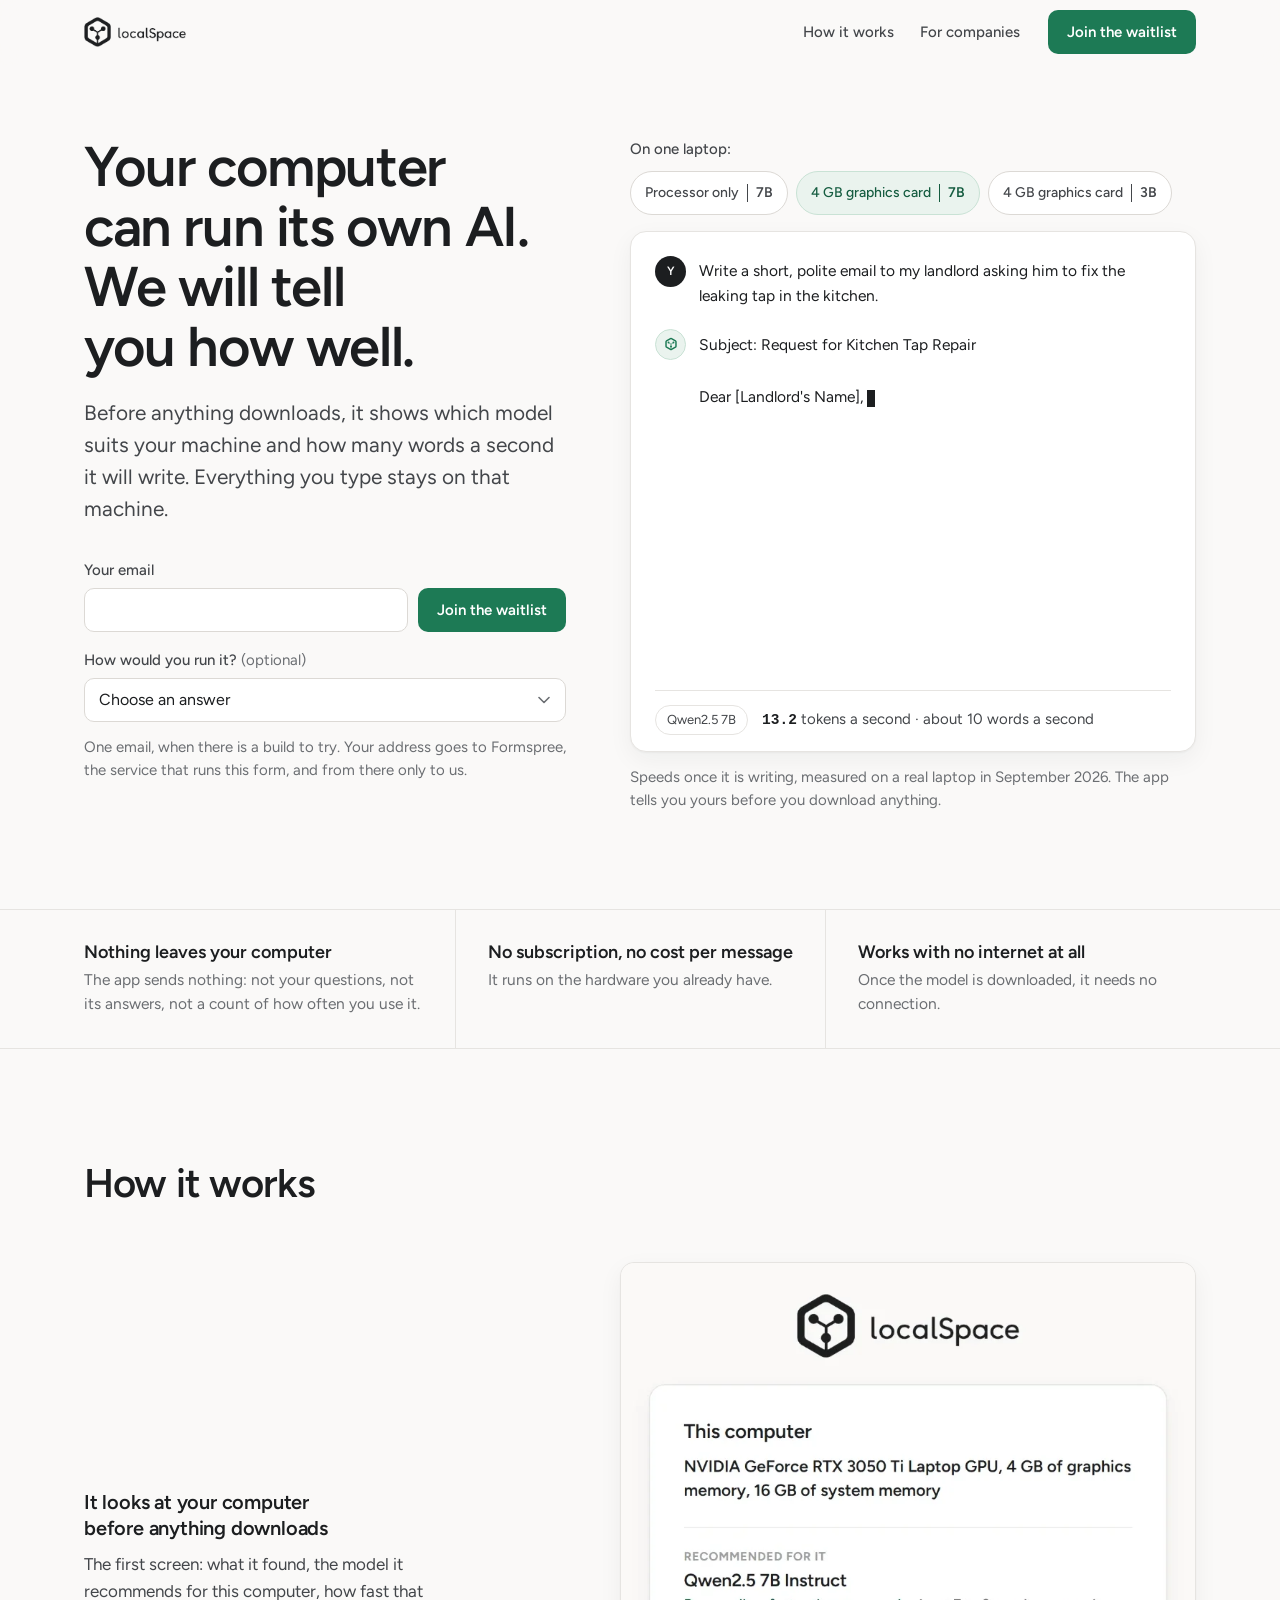
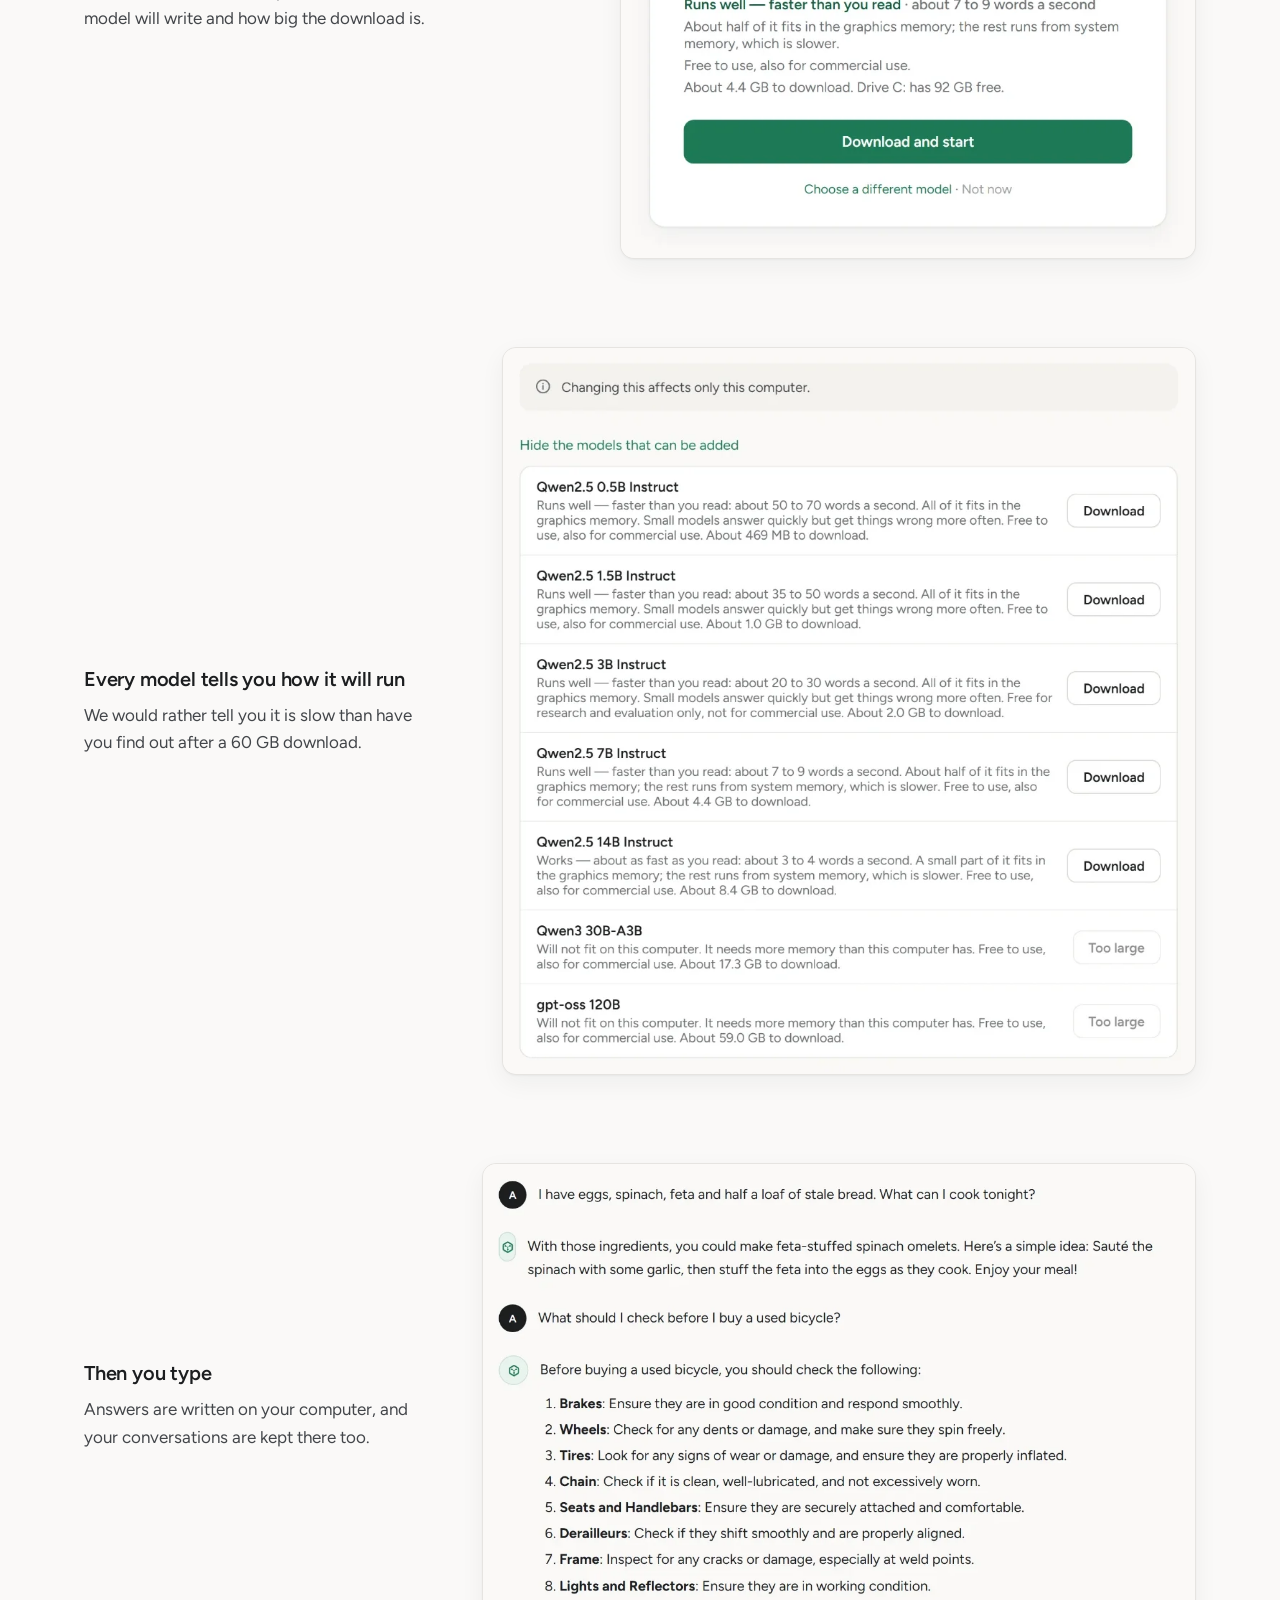
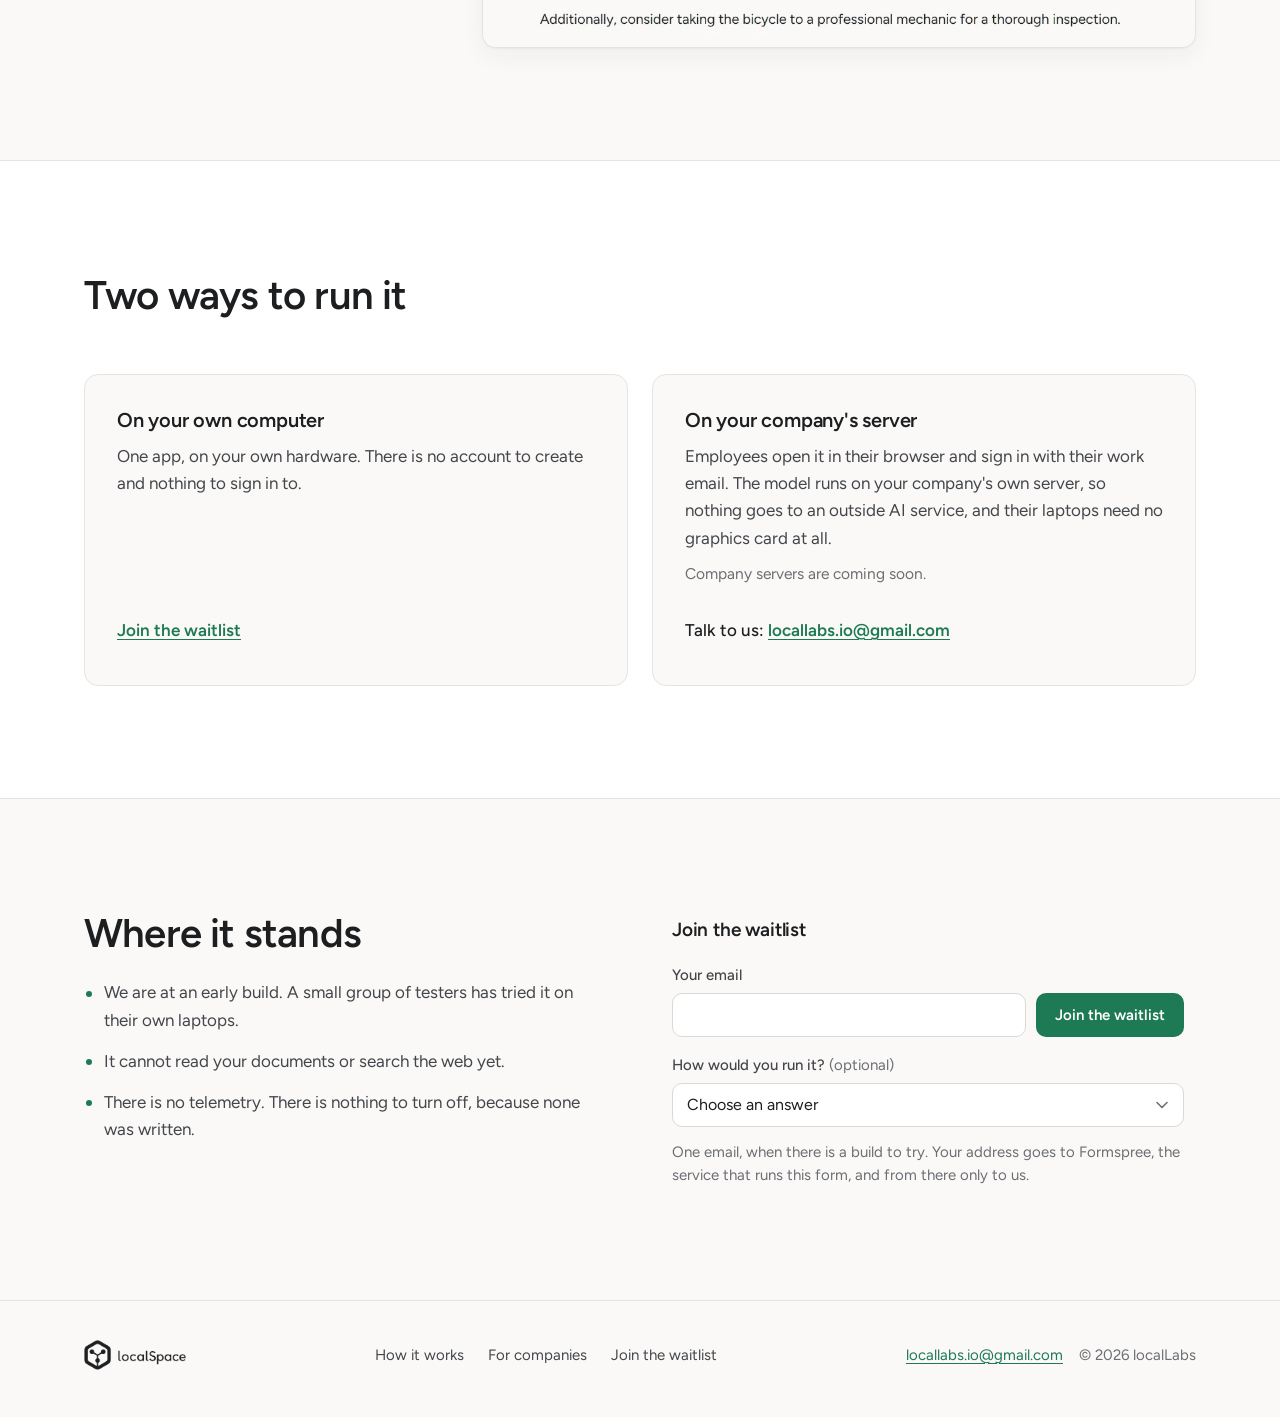
==== index.html @ f4e1096f "fix: the two lines on the main page that were true in September "A small group of testers starts usi" ====
<!DOCTYPE html>
<html lang="en">
<head>
<meta charset="utf-8">
<meta name="viewport" content="width=device-width, initial-scale=1">
<title>localSpace — your computer can run its own AI</title>
<meta name="description" content="localSpace looks at your computer, recommends a model that suits it and tells you how fast it will write before anything downloads. Everything you type stays on your machine.">
<link rel="canonical" href="https://linusip.github.io/localLabs/">
<meta name="theme-color" content="#faf9f8">

<meta property="og:type" content="website">
<meta property="og:site_name" content="localSpace">
<meta property="og:url" content="https://linusip.github.io/localLabs/">
<meta property="og:title" content="Your computer can run its own AI. We will tell you how well.">
<meta property="og:description" content="localSpace looks at your computer, recommends a model that suits it and tells you how fast it will write before anything downloads. Everything you type stays on your machine.">
<meta property="og:image" content="https://linusip.github.io/localLabs/og.png">
<meta property="og:image:width" content="1200">
<meta property="og:image:height" content="630">
<meta property="og:image:alt" content="The localSpace logo and the words: Your computer can run its own AI. We will tell you how well. Below them, three speeds measured on one laptop: 9.5, 13.2 and 40.5 tokens a second.">
<meta name="twitter:card" content="summary_large_image">
<meta name="twitter:title" content="Your computer can run its own AI. We will tell you how well.">
<meta name="twitter:description" content="localSpace looks at your computer, recommends a model that suits it and tells you how fast it will write before anything downloads.">
<meta name="twitter:image" content="https://linusip.github.io/localLabs/og.png">
<meta name="twitter:image:alt" content="The localSpace logo and the words: Your computer can run its own AI. We will tell you how well.">

<link rel="icon" href="favicon.svg" type="image/svg+xml">
<link rel="icon" href="favicon-32.png" type="image/png" sizes="32x32">
<link rel="apple-touch-icon" href="apple-touch-icon.png">
<link rel="preload" href="fonts/figtree-latin.woff2" as="font" type="font/woff2" crossorigin>
<link rel="stylesheet" href="style.css">
<script src="script.js" defer></script>
</head>
<body>
<a class="skip" href="#main">Skip to the content</a>

<header class="site-head" id="top">
  <div class="wrap head-in">
    <a class="brand" href="#top"><img src="brand/localspace-lockup.png" width="102" height="30" alt="localSpace"></a>
    <nav class="nav-links" aria-label="Sections">
      <a href="#how">How it works</a>
      <a href="#companies">For companies</a>
    </nav>
    <a class="btn btn-primary head-cta" href="#join">Join the waitlist</a>
    <details class="menu">
      <summary>Menu</summary>
      <nav class="menu-sheet" aria-label="Sections">
        <a href="#how">How it works</a>
        <a href="#companies">For companies</a>
        <a href="#join">Join the waitlist</a>
      </nav>
    </details>
  </div>
</header>

<main id="main" tabindex="-1">

  <section class="hero" aria-labelledby="hero-title">
    <div class="wrap hero-grid">
      <div>
        <h1 id="hero-title"><span>Your computer can run its own AI.</span> <span>We will tell you how well.</span></h1>
        <p class="lede">Before anything downloads, it shows which model suits your machine and how many words a second it will write. Everything you type stays on that machine.</p>

        <form class="waitlist" action="https://formspree.io/f/xgawaneg" method="POST" data-waitlist>
          <div class="form-fields">
            <label class="field-label" for="email-1">Your email</label>
            <div class="email-row">
              <input class="input" id="email-1" name="email" type="email" autocomplete="email" inputmode="email" required>
              <button class="btn btn-primary" type="submit">Join the waitlist</button>
            </div>
            <label class="field-label field-gap" for="use-1">How would you run it? <span class="optional">(optional)</span></label>
            <select class="select" id="use-1" name="use_case">
              <option value="">Choose an answer</option>
              <option>On my own computer</option>
              <option>On a server for my team or company</option>
              <option>At an organisation that cannot send data to the cloud</option>
              <option>Just curious</option>
            </select>
            <input type="hidden" name="_subject" value="localSpace preview request">
            <input type="text" name="_gotcha" tabindex="-1" autocomplete="off" hidden>
          </div>
          <p class="form-status" role="status"></p>
          <p class="form-note">One email, when there is a build to try. Your address goes to Formspree, the service that runs this form, and from there only to us.</p>
        </form>
      </div>

      <figure class="demo" data-demo>
        <div class="demo-pick" data-demo-pick hidden>
          <p class="demo-label" id="demo-label">On one laptop:</p>
          <div class="chips" role="group" aria-labelledby="demo-label">
            <button class="chip" type="button" aria-pressed="false" data-tps="9.5" data-model="Qwen2.5 7B">Processor only <span class="chip-model">7B</span></button>
            <button class="chip" type="button" aria-pressed="true" data-tps="13.2" data-model="Qwen2.5 7B">4 GB graphics card <span class="chip-model">7B</span></button>
            <button class="chip" type="button" aria-pressed="false" data-tps="40.5" data-model="Qwen2.5 3B">4 GB graphics card <span class="chip-model">3B</span></button>
          </div>
        </div>
        <div class="panel">
          <div class="thread">
            <div class="msg">
              <span class="avatar" aria-hidden="true">Y</span>
              <p class="msg-body msg-person">Write a short, polite email to my landlord asking him to fix the leaking tap in the kitchen.</p>
            </div>
            <div class="msg">
              <span class="avatar avatar-model" aria-hidden="true"><svg viewBox="0 0 256 256" focusable="false"><g fill="none" stroke="currentColor" stroke-linecap="round" stroke-linejoin="round"><path d="M136.4 40.85 199.27 77.15A16.8 16.8 0 0 1 207.67 91.7V164.3A16.8 16.8 0 0 1 199.27 178.85L136.4 215.15A16.8 16.8 0 0 1 119.6 215.15L56.73 178.85A16.8 16.8 0 0 1 48.33 164.3V91.7A16.8 16.8 0 0 1 56.73 77.15L119.6 40.85A16.8 16.8 0 0 1 136.4 40.85Z" stroke-width="23.3"/><path d="M88.5 105.3 128 131.2 167.5 105.3" stroke-width="9.1"/><path d="M128 131.2V208.3" stroke-width="9.1"/></g><g fill="currentColor"><circle cx="88.5" cy="105.3" r="15.5"/><circle cx="167.5" cy="105.3" r="15.5"/><circle cx="128" cy="168.2" r="15.5"/></g></svg></span>
              <div class="msg-body">
                <p class="answer" data-demo-answer>Subject: Request for Kitchen Tap Repair

Dear [Landlord's Name],

I hope this email finds you well. I am writing to bring to your attention a small issue in the kitchen. The tap seems to be leaking, which is a bit concerning. I believe it would be best if you could have a look at it and arrange for it to be fixed at your earliest convenience.

Thank you for your prompt attention to this matter.

Best regards,</p>
              </div>
            </div>
          </div>
          <div class="panel-foot">
            <span class="model-chip" data-demo-model>Qwen2.5 7B</span>
            <p class="rate" data-demo-rate aria-live="polite"><span class="num">13.2</span> tokens a second · about 10 words a second</p>
          </div>
        </div>
        <figcaption>Speeds once it is writing, measured on a real laptop in September 2026. The app tells you yours before you download anything.</figcaption>
      </figure>
    </div>
  </section>

  <section class="claims" aria-labelledby="claims-title">
    <div class="wrap">
      <h2 class="vh" id="claims-title">What you can count on</h2>
      <ul>
        <li><strong>Nothing leaves your computer</strong><span>The app sends nothing: not your questions, not its answers, not a count of how often you use it.</span></li>
        <li><strong>No subscription, no cost per message</strong><span>It runs on the hardware you already have.</span></li>
        <li><strong>Works with no internet at all</strong><span>Once the model is downloaded, it needs no connection.</span></li>
      </ul>
    </div>
  </section>

  <section class="section" id="how" aria-labelledby="how-title">
    <div class="wrap">
      <h2 id="how-title">How it works</h2>
      <ol class="steps">
        <li>
          <figure class="step">
            <figcaption>
              <h3>It looks at your computer before anything downloads</h3>
              <p>The first screen: what it found, the model it recommends for this computer, how fast that model will write and how big the download is.</p>
            </figcaption>
            <img class="shot" src="shots/first-run.webp" width="576" height="598" loading="lazy" decoding="async" alt="The first screen of localSpace. Under This computer: NVIDIA GeForce RTX 3050 Ti Laptop GPU, 4 GB of graphics memory, 16 GB of system memory. Recommended for it: Qwen2.5 7B Instruct, runs well, faster than you read, about 7 to 9 words a second. About half of it fits in the graphics memory; the rest runs from system memory, which is slower. Free to use, also for commercial use. About 4.4 GB to download; drive C: has 92 GB free. A button, Download and start.">
          </figure>
        </li>
        <li>
          <figure class="step">
            <figcaption>
              <h3>Every model tells you how it will run</h3>
              <p>We would rather tell you it is slow than have you find out after a 60 GB download.</p>
            </figcaption>
            <img class="shot" src="shots/models.webp" width="694" height="728" loading="lazy" decoding="async" alt="The list of models in localSpace's settings, each with how it will run on this computer before it is downloaded. Qwen2.5 0.5B Instruct: runs well, faster than you read, about 50 to 70 words a second. Qwen2.5 1.5B Instruct: runs well, about 35 to 50 words a second. Qwen2.5 3B Instruct: runs well, about 20 to 30 words a second; free for research and evaluation only, not for commercial use. Qwen2.5 7B Instruct: runs well, about 7 to 9 words a second. Qwen2.5 14B Instruct: works, about as fast as you read, about 3 to 4 words a second. Qwen3 30B-A3B: will not fit on this computer; about 17.3 GB to download. gpt-oss 120B: will not fit on this computer; about 59.0 GB to download.">
          </figure>
        </li>
        <li>
          <figure class="step">
            <figcaption>
              <h3>Then you type</h3>
              <p>Answers are written on your computer, and your conversations are kept there too.</p>
            </figcaption>
            <img class="shot" src="shots/chat.webp" width="795" height="540" loading="lazy" decoding="async" alt="A conversation in localSpace. Asked: I have eggs, spinach, feta and half a loaf of stale bread. What can I cook tonight? It suggests feta-stuffed spinach omelets: sauté the spinach with some garlic, then stuff the feta into the eggs as they cook. Asked: What should I check before I buy a used bicycle? It lists eight things, from the brakes, wheels and tires to the chain, derailleurs, frame and lights, and suggests a mechanic's inspection as well.">
          </figure>
        </li>
      </ol>
    </div>
  </section>

  <section class="section section-alt" id="companies" aria-labelledby="ways-title">
    <div class="wrap">
      <h2 id="ways-title">Two ways to run it</h2>
      <div class="ways">
        <article class="way">
          <h3>On your own computer</h3>
          <p>One app, on your own hardware. There is no account to create and nothing to sign in to.</p>
          <p class="way-end"><a href="#join">Join the waitlist</a></p>
        </article>
        <article class="way">
          <h3>On your company's server</h3>
          <p>Employees open it in their browser and sign in with their work email. The model runs on your company's own server, so nothing goes to an outside AI service, and their laptops need no graphics card at all.</p>
          <p class="way-note">Company servers are coming soon.</p>
          <p class="way-end">Talk to us: <a href="mailto:locallabs.io@gmail.com?subject=localSpace%20for%20our%20company" data-contact>locallabs.io@gmail.com</a></p>
        </article>
      </div>
    </div>
  </section>

  <section class="section join" id="join" aria-labelledby="join-title">
    <div class="wrap join-grid">
      <div>
        <h2 id="join-title">Where it stands</h2>
        <ul class="stands">
          <li>We are at an early build. A small group of testers has tried it on their own laptops.</li>
          <li>It cannot read your documents or search the web yet.</li>
          <li>There is no telemetry. There is nothing to turn off, because none was written.</li>
        </ul>
      </div>
      <div>
        <h3 class="join-lead">Join the waitlist</h3>
        <form class="waitlist" action="https://formspree.io/f/xgawaneg" method="POST" data-waitlist>
          <div class="form-fields">
            <label class="field-label" for="email-2">Your email</label>
            <div class="email-row">
              <input class="input" id="email-2" name="email" type="email" autocomplete="email" inputmode="email" required>
              <button class="btn btn-primary" type="submit">Join the waitlist</button>
            </div>
            <label class="field-label field-gap" for="use-2">How would you run it? <span class="optional">(optional)</span></label>
            <select class="select" id="use-2" name="use_case">
              <option value="">Choose an answer</option>
              <option>On my own computer</option>
              <option>On a server for my team or company</option>
              <option>At an organisation that cannot send data to the cloud</option>
              <option>Just curious</option>
            </select>
            <input type="hidden" name="_subject" value="localSpace preview request">
            <input type="text" name="_gotcha" tabindex="-1" autocomplete="off" hidden>
          </div>
          <p class="form-status" role="status"></p>
          <p class="form-note">One email, when there is a build to try. Your address goes to Formspree, the service that runs this form, and from there only to us.</p>
        </form>
      </div>
    </div>
  </section>

</main>

<footer class="site-foot">
  <div class="wrap foot-in">
    <a class="brand" href="#top"><img src="brand/localspace-lockup.png" width="102" height="30" alt="localSpace" loading="lazy" decoding="async"></a>
    <nav class="foot-links" aria-label="Footer">
      <a href="#how">How it works</a>
      <a href="#companies">For companies</a>
      <a href="#join">Join the waitlist</a>
    </nav>
    <p class="foot-meta"><a href="mailto:locallabs.io@gmail.com" data-contact>locallabs.io@gmail.com</a> <span>© 2026 localLabs</span></p>
  </div>
</footer>
</body>
</html>
---- style.css ----
/* The localSpace landing page.
   Colours and type are the app's own, copied from its stylesheet
   (web/packages/ui/src/ui.css in the product repository) under the same
   names; where the brief and the app differed, the app won (DECISIONS.md).
   Light only, because the app is. Mobile first. */

@font-face {
  font-family: "Figtree";
  font-style: normal;
  font-weight: 300 900;
  font-display: swap;
  src: url("fonts/figtree-latin.woff2") format("woff2");
  unicode-range: U+0000-00FF, U+0131, U+0152-0153, U+02BB-02BC, U+02C6, U+02DA, U+02DC, U+0304, U+0308, U+0329, U+2000-206F, U+20AC, U+2122, U+2191, U+2193, U+2212, U+2215, U+FEFF, U+FFFD;
}
@font-face {
  font-family: "Figtree";
  font-style: normal;
  font-weight: 300 900;
  font-display: swap;
  src: url("fonts/figtree-latin-ext.woff2") format("woff2");
  unicode-range: U+0100-02BA, U+02BD-02C5, U+02C7-02CC, U+02CE-02D7, U+02DD-02FF, U+0304, U+0308, U+0329, U+1D00-1DBF, U+1E00-1E9F, U+1EF2-1EFF, U+2020, U+20A0-20AB, U+20AD-20C0, U+2113, U+2C60-2C7F, U+A720-A7FF;
}

:root {
  color-scheme: light;

  /* The app's tokens. */
  --ls-page: #faf9f8;
  --ls-surface: #ffffff;
  --ls-ink: #1c1e20;
  --ls-ink-soft: #43464a;
  --ls-muted: #6b6e72;
  --ls-line: #e6e4e1;
  --ls-line-strong: #dcd9d5;
  --ls-hover: #efedea;
  --ls-accent: #1d7a55;
  --ls-accent-strong: #155c40;
  --ls-accent-soft: #eaf3ee;
  --ls-accent-line: #c9e2d5;
  --ls-danger: #a63244;
  --ls-font-sans: "Figtree", system-ui, -apple-system, "Segoe UI", sans-serif;
  --ls-font-mono: ui-monospace, Consolas, monospace;

  /* The app's first-run card and its button (.auth-card, .auth-button). */
  --card-shadow: 0 1px 2px rgba(28, 30, 32, 0.04), 0 8px 24px rgba(28, 30, 32, 0.05);
  --radius-button: 10px;
  --radius-card: 14px;
  --radius-panel: 16px;

  --ease-out: cubic-bezier(0.16, 1, 0.3, 1);
  --gutter: 16px;
  --head-height: 64px;
}

*, *::before, *::after { box-sizing: border-box; }

html {
  -webkit-text-size-adjust: 100%;
  text-size-adjust: 100%;
  scroll-behavior: smooth;
  scroll-padding-top: calc(var(--head-height) + 16px);
}

body {
  margin: 0;
  background: var(--ls-page);
  color: var(--ls-ink);
  font-family: var(--ls-font-sans);
  font-size: 17px;
  line-height: 1.6;
  -webkit-font-smoothing: antialiased;
  -moz-osx-font-smoothing: grayscale;
}

h1, h2, h3, p, ul, ol, figure { margin: 0; }
ul, ol { padding: 0; list-style: none; }
img { display: block; max-width: 100%; height: auto; }

a {
  color: var(--ls-accent);
  text-decoration: underline;
  text-decoration-thickness: 1px;
  text-underline-offset: 3px;
  transition: color 150ms ease;
}
a:hover { color: var(--ls-accent-strong); }

:focus-visible {
  outline: 2px solid var(--ls-accent);
  outline-offset: 3px;
  border-radius: 4px;
}

::selection { background: var(--ls-accent-soft); color: var(--ls-ink); }

.vh {
  position: absolute !important;
  width: 1px;
  height: 1px;
  padding: 0;
  margin: -1px;
  overflow: hidden;
  clip: rect(0 0 0 0);
  clip-path: inset(50%);
  white-space: nowrap;
  border: 0;
}

.wrap {
  width: 100%;
  max-width: 1176px;
  margin: 0 auto;
  padding: 0 var(--gutter);
}

@media (min-width: 720px) {
  :root { --gutter: 32px; }
}

.skip {
  position: absolute;
  left: var(--gutter);
  top: -80px;
  z-index: 300;
  padding: 10px 16px;
  border-radius: var(--radius-button);
  background: var(--ls-ink);
  color: #fff;
  font-weight: 600;
  text-decoration: none;
}
.skip:focus { top: 10px; color: #fff; }

/* -- type ------------------------------------------------------------------ */

h1 {
  font-size: clamp(2.25rem, 1.6rem + 2.9vw, 3.5rem);
  line-height: 1.07;
  letter-spacing: -0.025em;
  font-weight: 600;
  text-wrap: balance;
}
h1 span { display: block; }

h2 {
  font-size: clamp(1.75rem, 1.35rem + 1.7vw, 2.5rem);
  line-height: 1.12;
  letter-spacing: -0.02em;
  font-weight: 600;
  text-wrap: balance;
}

h3 {
  font-size: 1.25rem;
  line-height: 1.3;
  letter-spacing: -0.01em;
  font-weight: 600;
  text-wrap: balance;
}

/* -- buttons and fields ------------------------------------------------------ */

.btn {
  display: inline-flex;
  align-items: center;
  justify-content: center;
  min-height: 44px;
  padding: 0 18px;
  border: 1px solid transparent;
  border-radius: var(--radius-button);
  font: inherit;
  font-size: 15px;
  font-weight: 600;
  line-height: 1.2;
  white-space: nowrap;
  text-decoration: none;
  cursor: pointer;
  transition: background-color 150ms ease, border-color 150ms ease, transform 150ms ease;
}
.btn-primary { background: var(--ls-accent); color: #fff; }
.btn-primary:hover { background: var(--ls-accent-strong); color: #fff; transform: translateY(-1px); }
.btn:disabled { opacity: 0.6; cursor: not-allowed; transform: none; }

.field-label {
  display: block;
  margin-bottom: 6px;
  font-size: 15px;
  font-weight: 500;
  color: var(--ls-ink-soft);
}
.field-label .optional { font-weight: 400; color: var(--ls-muted); }
.field-gap { margin-top: 16px; }

.input,
.select {
  display: block;
  width: 100%;
  min-height: 44px;
  padding: 9px 14px;
  border: 1px solid var(--ls-line-strong);
  border-radius: var(--radius-button);
  background: var(--ls-surface);
  color: var(--ls-ink);
  font: inherit;
  font-size: 16px;
  line-height: 1.5;
  transition: border-color 150ms ease, box-shadow 150ms ease;
}
.input:hover,
.select:hover { border-color: var(--ls-muted); }
.input:focus,
.select:focus,
.input:focus-visible,
.select:focus-visible {
  outline: none;
  border-color: var(--ls-accent);
  box-shadow: 0 0 0 3px var(--ls-accent-line);
}
.input[aria-invalid="true"] { border-color: var(--ls-danger); }

.select {
  appearance: none;
  -webkit-appearance: none;
  padding-right: 40px;
  cursor: pointer;
  background-image: url("data:image/svg+xml,%3Csvg xmlns='http://www.w3.org/2000/svg' width='12' height='8' viewBox='0 0 12 8'%3E%3Cpath d='M1 1.5l5 5 5-5' fill='none' stroke='%236b6e72' stroke-width='1.6' stroke-linecap='round' stroke-linejoin='round'/%3E%3C/svg%3E");
  background-repeat: no-repeat;
  background-position: right 15px center;
}

/* -- header ------------------------------------------------------------------ */

.site-head {
  position: sticky;
  top: 0;
  z-index: 100;
  background: rgba(250, 249, 248, 0.88);
  -webkit-backdrop-filter: saturate(1.4) blur(12px);
  backdrop-filter: saturate(1.4) blur(12px);
  border-bottom: 1px solid transparent;
  transition: border-color 200ms ease;
}
.site-head.is-scrolled { border-bottom-color: var(--ls-line); }

.head-in {
  display: flex;
  align-items: center;
  gap: 8px;
  height: var(--head-height);
}

.brand {
  display: inline-flex;
  align-items: center;
  min-height: 44px;
  margin-right: auto;
  border-radius: 6px;
}
.brand img { width: 102px; height: 30px; }

.nav-links { display: none; }
.nav-links a {
  display: inline-flex;
  align-items: center;
  min-height: 44px;
  padding: 0 12px;
  border-radius: var(--radius-button);
  color: var(--ls-ink-soft);
  font-size: 15px;
  font-weight: 500;
  text-decoration: none;
  transition: color 150ms ease, background-color 150ms ease;
}
.nav-links a:hover { color: var(--ls-ink); background: var(--ls-hover); }

.head-cta { display: none; margin-left: 8px; }

.menu > summary {
  display: inline-flex;
  align-items: center;
  min-height: 44px;
  padding: 0 14px;
  border: 1px solid var(--ls-line-strong);
  border-radius: var(--radius-button);
  background: var(--ls-surface);
  color: var(--ls-ink);
  font-size: 15px;
  font-weight: 500;
  list-style: none;
  cursor: pointer;
  transition: border-color 150ms ease;
}
.menu > summary::-webkit-details-marker { display: none; }
.menu > summary:hover,
.menu[open] > summary { border-color: var(--ls-muted); }

.menu-sheet {
  position: absolute;
  left: 0;
  right: 0;
  top: 100%;
  padding: 4px var(--gutter) 12px;
  background: var(--ls-surface);
  border-top: 1px solid var(--ls-line);
  border-bottom: 1px solid var(--ls-line);
  box-shadow: 0 12px 24px rgba(28, 30, 32, 0.06);
}
.menu-sheet a {
  display: flex;
  align-items: center;
  min-height: 52px;
  border-bottom: 1px solid var(--ls-line);
  color: var(--ls-ink);
  font-size: 17px;
  font-weight: 500;
  text-decoration: none;
}
.menu-sheet a:last-child { border-bottom: 0; color: var(--ls-accent); }

@media (min-width: 480px) {
  .head-cta { display: inline-flex; }
  .menu-sheet a:last-child { display: none; }
  .menu-sheet a:nth-last-child(2) { border-bottom: 0; }
}

@media (min-width: 800px) {
  .nav-links { display: flex; gap: 2px; }
  .menu { display: none; }
}

/* -- hero -------------------------------------------------------------------- */

.hero { padding: 36px 0 56px; }

.hero-grid {
  display: grid;
  gap: 48px;
}
.hero-grid > * { min-width: 0; }

.lede {
  margin-top: 20px;
  max-width: 32em;
  font-size: clamp(1.125rem, 1.06rem + 0.3vw, 1.3rem);
  line-height: 1.55;
  color: var(--ls-ink-soft);
}

.hero .waitlist { margin-top: 32px; }

@media (min-width: 1000px) {
  .hero { padding: 72px 0 96px; }
  .hero-grid {
    grid-template-columns: minmax(0, 0.92fr) minmax(0, 1.08fr);
    gap: 64px;
    align-items: start;
  }
}

/* -- the waitlist form (twice on the page, one implementation) --------------- */

.waitlist { max-width: 32rem; }

.email-row {
  display: flex;
  flex-wrap: wrap;
  gap: 10px;
}
.email-row .input { flex: 1 1 15rem; width: auto; }
.email-row .btn { flex: 1 0 auto; }

@media (min-width: 480px) {
  .email-row .btn { flex: 0 0 auto; }
}

.form-status:empty { display: none; }
.form-status {
  margin-top: 14px;
  font-size: 16px;
  line-height: 1.5;
}
.form-status:focus { outline: none; }
.form-status.is-error { color: var(--ls-danger); }
.form-status.is-ok { color: var(--ls-accent-strong); font-weight: 500; }
.form-status a { color: inherit; font-weight: 600; overflow-wrap: anywhere; }

.form-note {
  margin-top: 14px;
  font-size: 15px;
  line-height: 1.55;
  color: var(--ls-muted);
}

/* -- the speed demo ------------------------------------------------------------ */

.demo-label {
  margin-bottom: 10px;
  font-size: 15px;
  font-weight: 500;
  color: var(--ls-ink-soft);
}

.chips {
  display: flex;
  flex-wrap: wrap;
  gap: 8px;
  margin-bottom: 16px;
}

.chip {
  display: inline-flex;
  align-items: center;
  gap: 8px;
  min-height: 44px;
  padding: 8px 14px;
  border: 1px solid var(--ls-line-strong);
  border-radius: 999px;
  background: var(--ls-surface);
  color: var(--ls-ink-soft);
  font: inherit;
  font-size: 14px;
  font-weight: 500;
  line-height: 1.25;
  text-align: left;
  cursor: pointer;
  transition: border-color 150ms ease, background-color 150ms ease, color 150ms ease, transform 150ms ease;
}
.chip:hover { border-color: var(--ls-accent-line); color: var(--ls-ink); transform: translateY(-1px); }
.chip[aria-pressed="true"] {
  background: var(--ls-accent-soft);
  border-color: var(--ls-accent-line);
  color: var(--ls-accent-strong);
}
.chip-model {
  padding-left: 8px;
  border-left: 1px solid currentColor;
  font-weight: 600;
}

.panel {
  padding: 20px 18px 14px;
  background: var(--ls-surface);
  border: 1px solid var(--ls-line);
  border-radius: var(--radius-panel);
  box-shadow: var(--card-shadow);
}
@media (min-width: 480px) {
  .panel { padding: 24px 24px 16px; }
}

.thread {
  display: flex;
  flex-direction: column;
  gap: 20px;
}

.msg {
  display: flex;
  gap: 13px;
}

.avatar {
  flex: 0 0 auto;
  display: inline-flex;
  align-items: center;
  justify-content: center;
  width: 31px;
  height: 31px;
  border-radius: 999px;
  background: var(--ls-ink);
  color: #fff;
  font-size: 12px;
  font-weight: 600;
}
.avatar-model {
  background: var(--ls-accent-soft);
  border: 1px solid var(--ls-accent-line);
  color: var(--ls-accent);
}
.avatar-model svg { width: 16px; height: 16px; }

.msg-body {
  flex: 1 1 auto;
  min-width: 0;
  padding-top: 3px;
  font-size: 15.5px;
  line-height: 1.68;
}
.msg-person { line-height: 1.6; }

.answer {
  white-space: pre-wrap;
  overflow-wrap: anywhere;
}
.answer.is-streaming .w { visibility: hidden; }
.answer.is-streaming .w.on { visibility: visible; }
.w.last { position: relative; }
.w.last::after {
  content: "";
  position: absolute;
  left: 100%;
  top: 0.22em;
  width: 0.5em;
  height: 1.1em;
  margin-left: 3px;
  background: var(--ls-ink);
  animation: blink 1s steps(1, end) infinite;
}
@keyframes blink {
  50% { opacity: 0; }
}

.panel-foot {
  display: flex;
  flex-wrap: wrap;
  align-items: center;
  gap: 8px 14px;
  margin-top: 20px;
  padding-top: 14px;
  border-top: 1px solid var(--ls-line);
}

.model-chip {
  display: inline-flex;
  align-items: center;
  height: 30px;
  padding: 0 11px;
  border: 1px solid var(--ls-line);
  border-radius: 999px;
  font-size: 13px;
  color: var(--ls-ink-soft);
  white-space: nowrap;
}

.rate {
  font-size: 15px;
  color: var(--ls-ink-soft);
}
.rate .num {
  font-family: var(--ls-font-mono);
  font-size: 14.5px;
  font-weight: 600;
  color: var(--ls-ink);
}

.demo figcaption {
  margin-top: 14px;
  max-width: 38em;
  font-size: 15px;
  line-height: 1.55;
  color: var(--ls-muted);
}

/* -- the three claims ------------------------------------------------------------ */

.claims {
  border-top: 1px solid var(--ls-line);
  border-bottom: 1px solid var(--ls-line);
}
.claims li { padding: 22px 0; }
.claims li + li { border-top: 1px solid var(--ls-line); }
.claims strong {
  display: block;
  font-size: 18px;
  font-weight: 600;
  line-height: 1.35;
}
.claims li span {
  display: block;
  margin-top: 4px;
  font-size: 15.5px;
  line-height: 1.55;
  color: var(--ls-muted);
}

@media (min-width: 880px) {
  .claims ul { display: grid; grid-template-columns: repeat(3, minmax(0, 1fr)); }
  .claims li { padding: 30px 32px 32px 0; }
  .claims li + li { border-top: 0; border-left: 1px solid var(--ls-line); padding-left: 32px; }
}

/* -- sections ------------------------------------------------------------------ */

.section { padding: 72px 0; }
.section-alt { background: var(--ls-surface); border-top: 1px solid var(--ls-line); border-bottom: 1px solid var(--ls-line); }

@media (min-width: 1000px) {
  .section { padding: 112px 0; }
}

.section > .wrap > h2 { max-width: 20em; margin-bottom: 40px; }

@media (min-width: 1000px) {
  .section > .wrap > h2 { margin-bottom: 56px; }
}

/* How it works: each step is its caption beside the real screen. */

.steps { display: grid; gap: 56px; }

.step {
  display: grid;
  gap: 20px;
}
.step > * { min-width: 0; }
.step p {
  margin-top: 10px;
  max-width: 30em;
  color: var(--ls-ink-soft);
}

/* Screens are cropped to what matters and never shown larger than their own
   pixels, so their words stay readable. */
.shot {
  display: block;
  max-width: 100%;
  height: auto;
  border: 1px solid var(--ls-line);
  border-radius: var(--radius-card);
  background: var(--ls-surface);
  box-shadow: var(--card-shadow);
}

@media (min-width: 900px) {
  .steps { gap: 88px; }
  .step {
    grid-template-columns: minmax(0, 0.72fr) minmax(0, 1.5fr);
    gap: 56px;
    align-items: center;
  }
  .step .shot { justify-self: end; }
}

/* Two ways to run it. */

.ways {
  display: grid;
  gap: 16px;
}

.way {
  display: flex;
  flex-direction: column;
  padding: 26px 24px;
  background: var(--ls-page);
  border: 1px solid var(--ls-line);
  border-radius: var(--radius-card);
}
.way p { margin-top: 10px; color: var(--ls-ink-soft); }
.way .way-note { color: var(--ls-muted); font-size: 15.5px; }
.way .way-end {
  margin-top: auto;
  padding-top: 22px;
  color: var(--ls-ink);
  font-weight: 500;
}
.way .way-end a {
  display: inline-flex;
  align-items: center;
  min-height: 44px;
  font-weight: 600;
  overflow-wrap: anywhere;
}

@media (min-width: 820px) {
  .ways { grid-template-columns: repeat(2, minmax(0, 1fr)); gap: 24px; }
  .way { padding: 32px; }
}

/* Where it stands, and the second form. */

.join-grid {
  display: grid;
  gap: 40px;
}
.join-grid > * { min-width: 0; }

.join h2 { margin-bottom: 0; }

.stands {
  display: grid;
  gap: 14px;
  margin-top: 24px;
  max-width: 34em;
}
.stands li {
  position: relative;
  padding-left: 20px;
  color: var(--ls-ink-soft);
}
.stands li::before {
  content: "";
  position: absolute;
  left: 2px;
  top: 0.68em;
  width: 6px;
  height: 6px;
  border-radius: 50%;
  background: var(--ls-accent);
}

.join-lead {
  margin-bottom: 20px;
  font-size: 19px;
  font-weight: 600;
  line-height: 1.4;
}

@media (min-width: 1000px) {
  .join-grid {
    grid-template-columns: minmax(0, 1fr) minmax(0, 1fr);
    gap: 64px;
    align-items: start;
  }
  .join-grid > :last-child { padding-top: 6px; }
}

/* -- footer ------------------------------------------------------------------- */

.site-foot {
  padding: 32px 0 40px;
  border-top: 1px solid var(--ls-line);
}

.foot-in {
  display: flex;
  flex-wrap: wrap;
  align-items: center;
  gap: 12px 32px;
}

.foot-links {
  display: flex;
  flex-wrap: wrap;
  gap: 0 4px;
  margin-right: auto;
}
.foot-links a {
  display: inline-flex;
  align-items: center;
  min-height: 44px;
  padding: 0 10px;
  color: var(--ls-ink-soft);
  font-size: 15px;
  text-decoration: none;
  border-radius: var(--radius-button);
  transition: color 150ms ease, background-color 150ms ease;
}
.foot-links a:hover { color: var(--ls-ink); background: var(--ls-hover); }

.foot-meta {
  display: flex;
  flex-wrap: wrap;
  align-items: center;
  gap: 4px 16px;
  font-size: 15px;
  color: var(--ls-muted);
}
.foot-meta a {
  display: inline-flex;
  align-items: center;
  min-height: 44px;
  overflow-wrap: anywhere;
}

/* -- entrances ------------------------------------------------------------------
   Only what starts below the fold is ever hidden, and only once the script has
   run, so the page without scripts is complete and the first screen never
   waits on an animation. */

@media (prefers-reduced-motion: no-preference) {
  .reveal {
    opacity: 0;
    transform: translateY(12px);
  }
  .reveal.in {
    opacity: 1;
    transform: none;
    transition: opacity 360ms var(--ease-out), transform 360ms var(--ease-out);
    transition-delay: var(--delay, 0ms);
  }
}

@media (prefers-reduced-motion: reduce) {
  html { scroll-behavior: auto; }
  *, *::before, *::after {
    animation: none !important;
    transition: none !important;
  }
}

@media print {
  .site-head, .menu, .demo-pick { display: none; }
  .reveal { opacity: 1 !important; transform: none !important; }
}
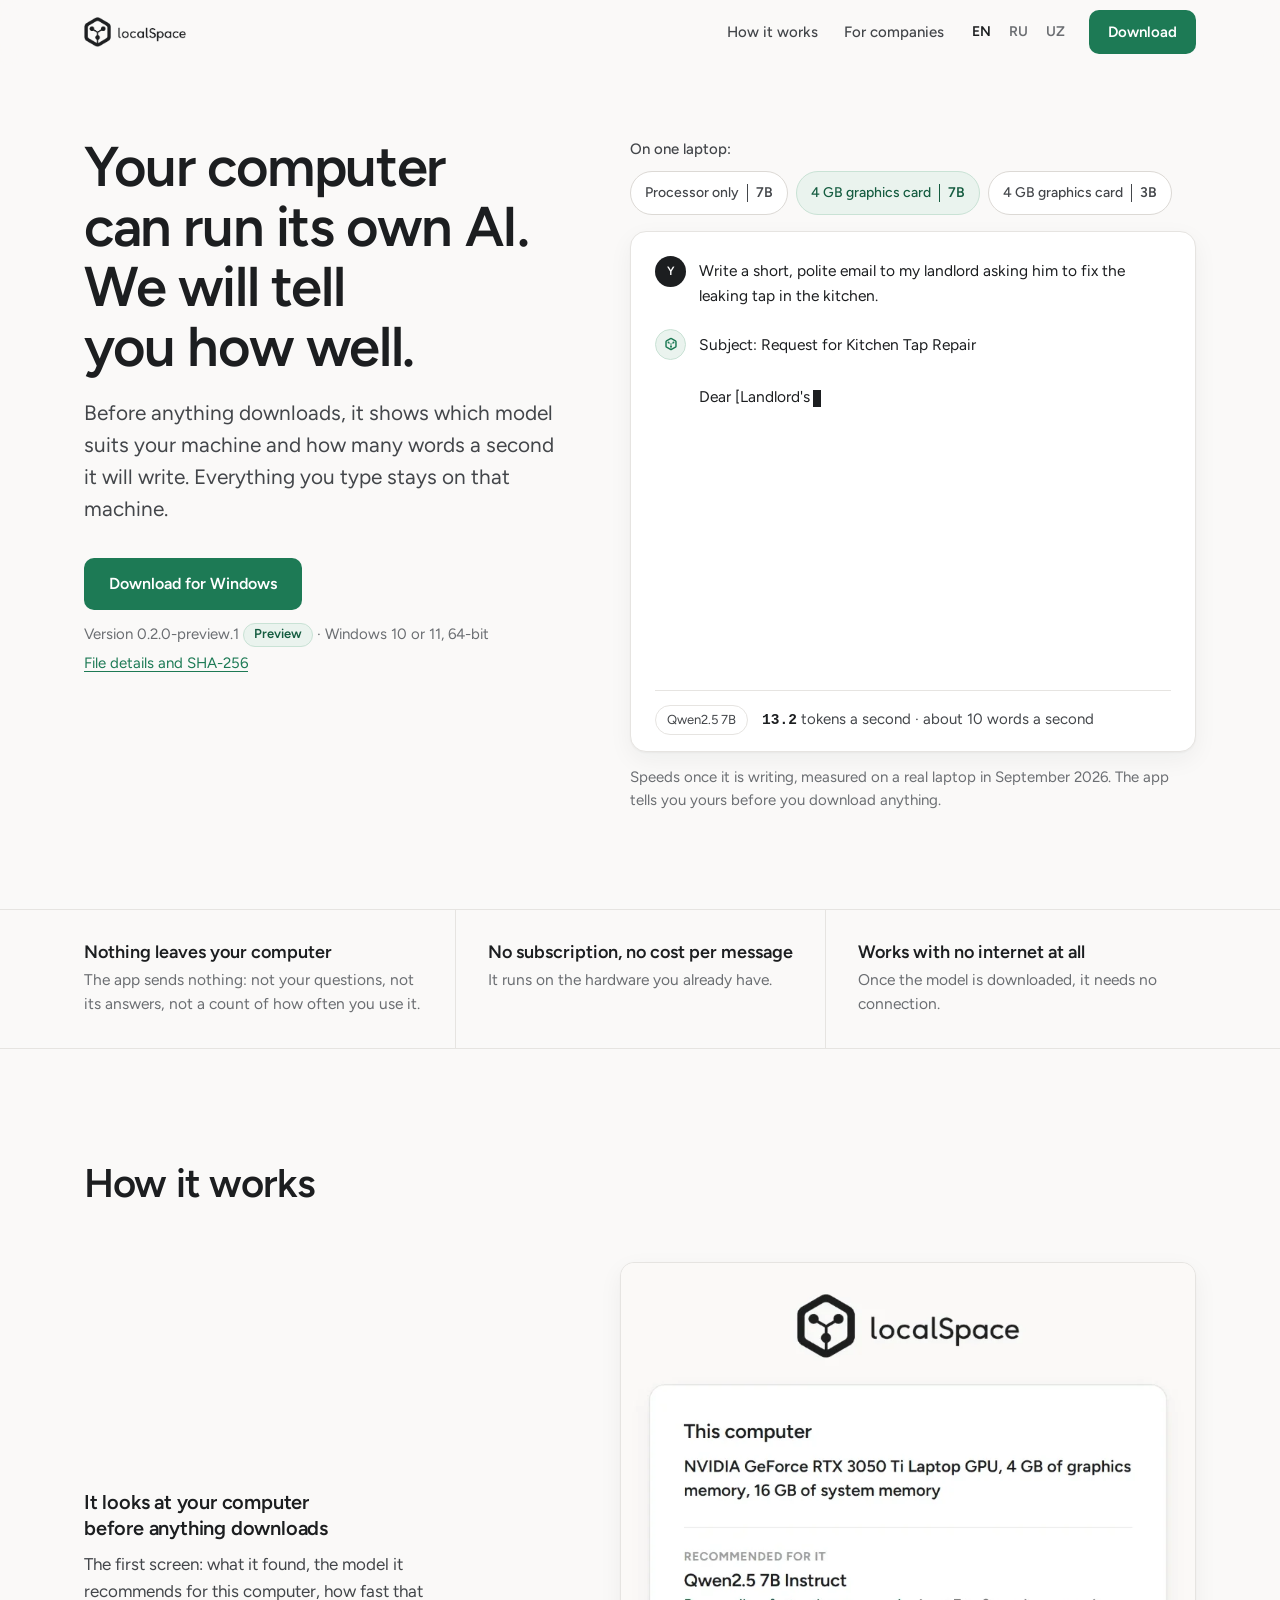
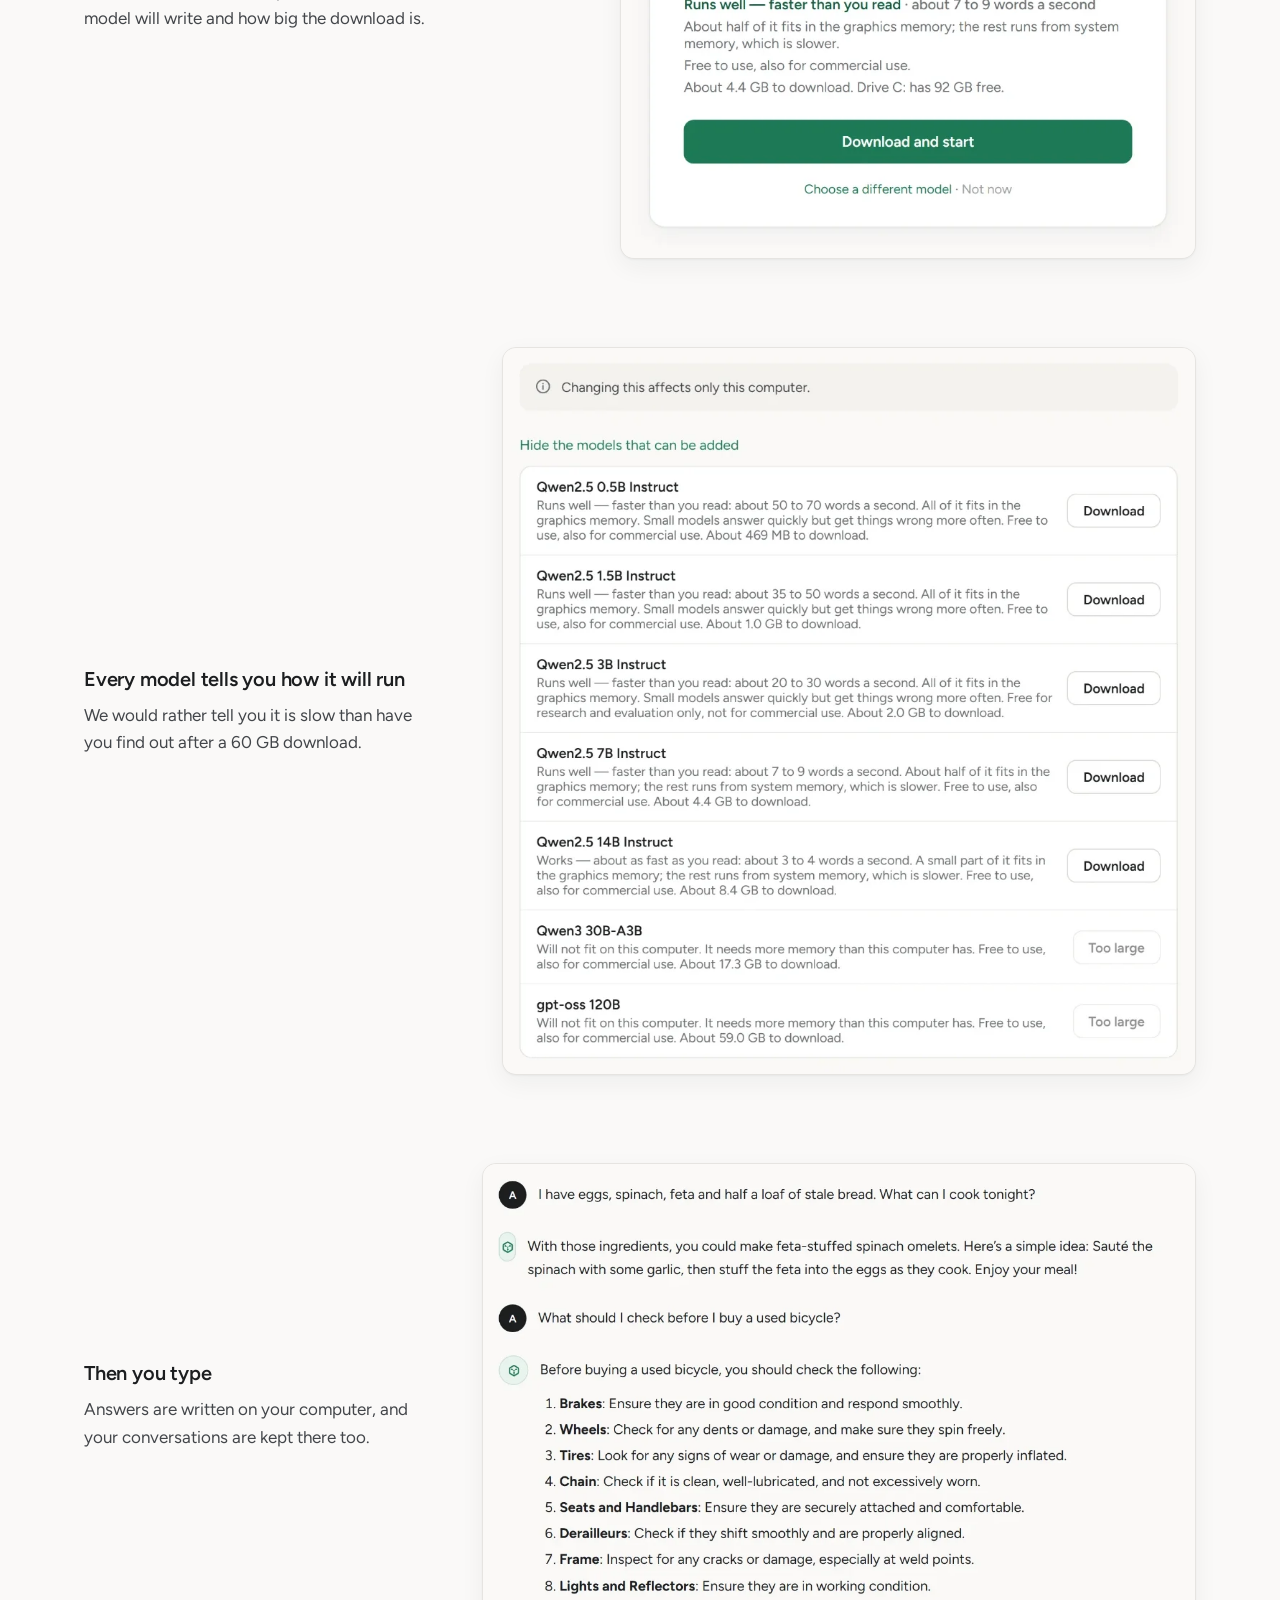
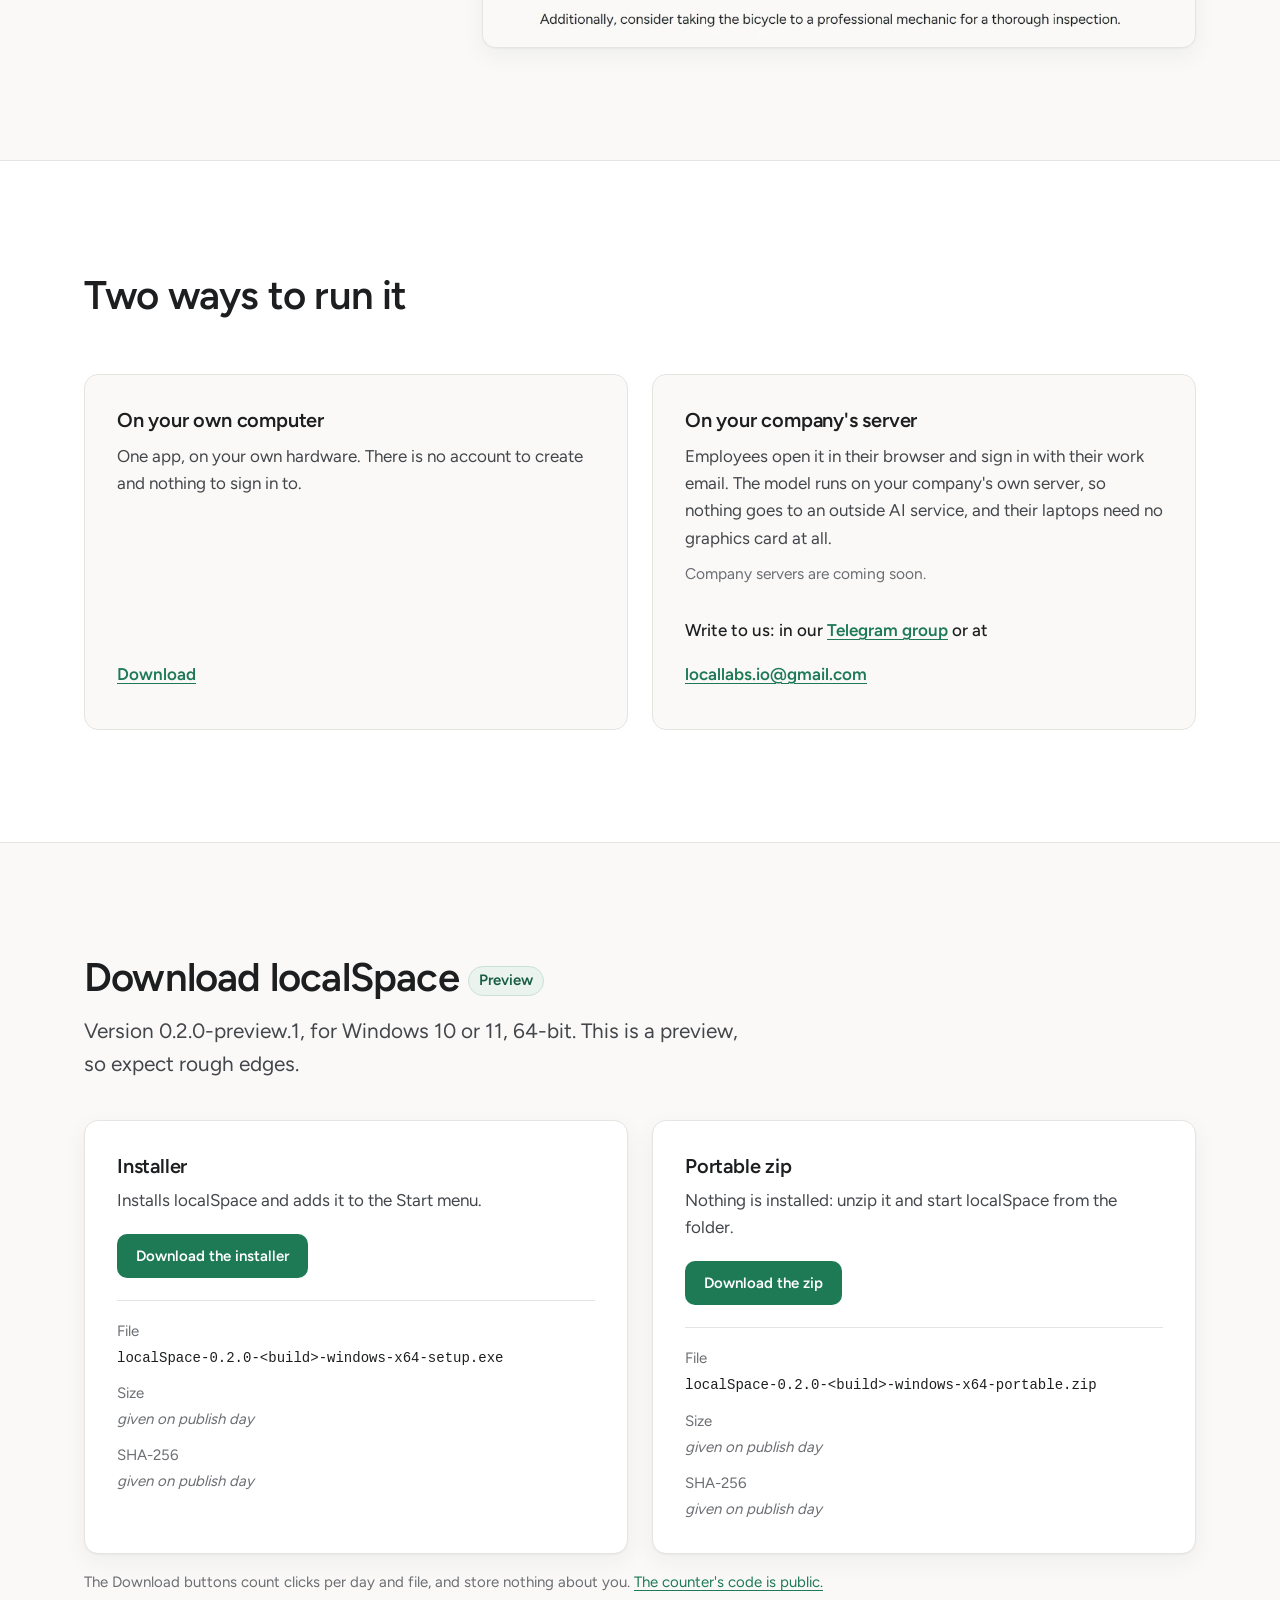
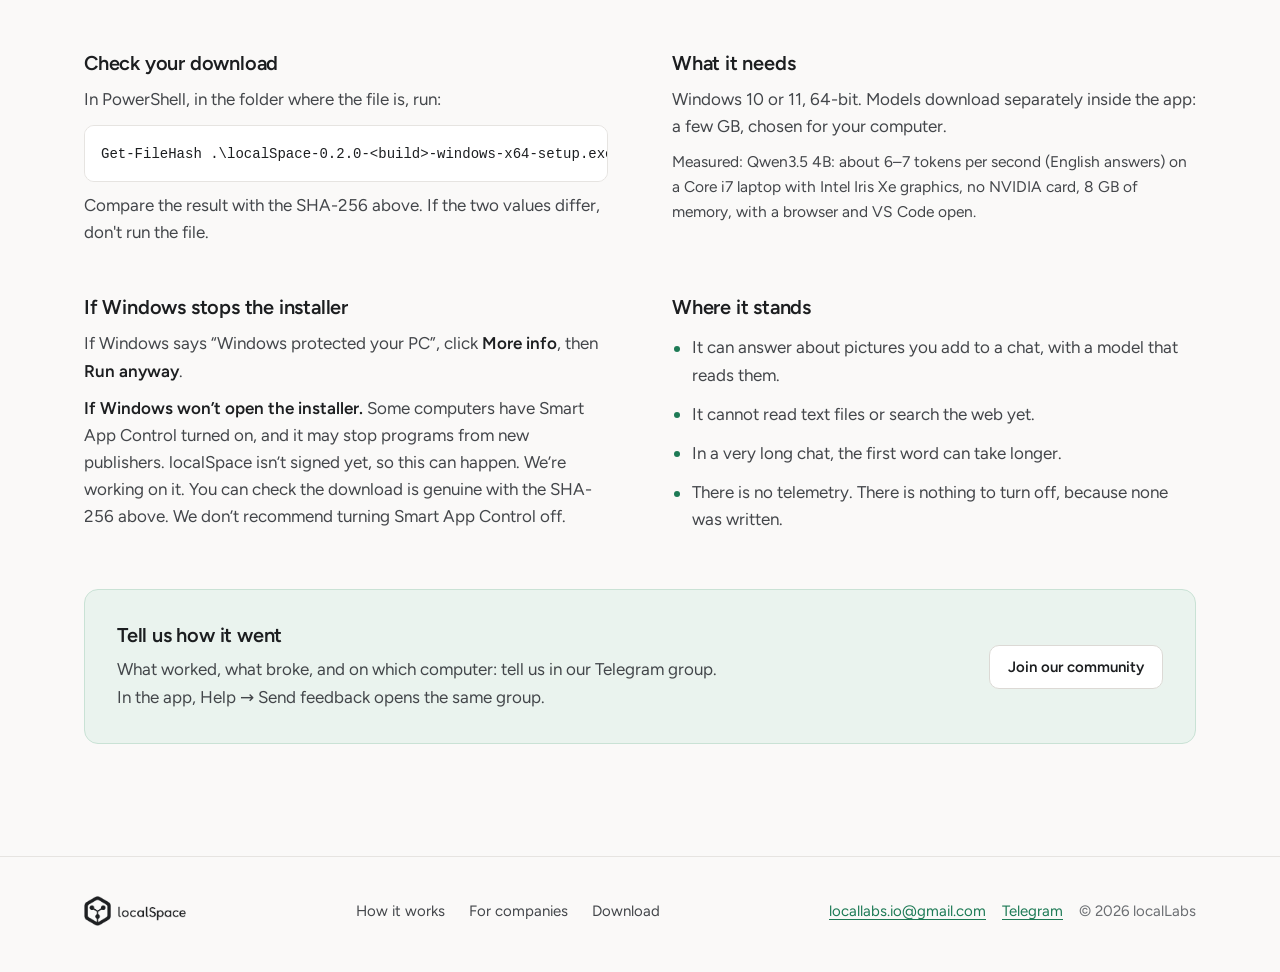
==== commit e06b3e89: "feat: the download section for 0.2.0-preview.1, in English, Russian and Uzbek The waitlist forms go;" ====
--- a/index.html
+++ b/index.html
@@ -6,6 +6,10 @@
 <title>localSpace — your computer can run its own AI</title>
 <meta name="description" content="localSpace looks at your computer, recommends a model that suits it and tells you how fast it will write before anything downloads. Everything you type stays on your machine.">
 <link rel="canonical" href="https://linusip.github.io/localLabs/">
+<link rel="alternate" hreflang="en" href="https://linusip.github.io/localLabs/">
+<link rel="alternate" hreflang="ru" href="https://linusip.github.io/localLabs/ru/">
+<link rel="alternate" hreflang="uz" href="https://linusip.github.io/localLabs/uz/">
+<link rel="alternate" hreflang="x-default" href="https://linusip.github.io/localLabs/">
 <meta name="theme-color" content="#faf9f8">
 
 <meta property="og:type" content="website">
@@ -19,9 +23,8 @@
 <meta property="og:image:alt" content="The localSpace logo and the words: Your computer can run its own AI. We will tell you how well. Below them, three speeds measured on one laptop: 9.5, 13.2 and 40.5 tokens a second.">
 <meta name="twitter:card" content="summary_large_image">
 <meta name="twitter:title" content="Your computer can run its own AI. We will tell you how well.">
-<meta name="twitter:description" content="localSpace looks at your computer, recommends a model that suits it and tells you how fast it will write before anything downloads.">
+<meta name="twitter:description" content="localSpace looks at your computer, recommends a model that suits it and tells you how fast it will write before anything downloads. Everything you type stays on your machine.">
 <meta name="twitter:image" content="https://linusip.github.io/localLabs/og.png">
-<meta name="twitter:image:alt" content="The localSpace logo and the words: Your computer can run its own AI. We will tell you how well.">
 
 <link rel="icon" href="favicon.svg" type="image/svg+xml">
 <link rel="icon" href="favicon-32.png" type="image/png" sizes="32x32">
@@ -40,13 +43,14 @@
       <a href="#how">How it works</a>
       <a href="#companies">For companies</a>
     </nav>
-    <a class="btn btn-primary head-cta" href="#join">Join the waitlist</a>
+    <nav class="langs" aria-label="Language"><a href="" aria-current="true" lang="en">EN</a><a href="ru/" lang="ru" hreflang="ru">RU</a><a href="uz/" lang="uz" hreflang="uz">UZ</a></nav>
+    <a class="btn btn-primary head-cta" href="#download">Download</a>
     <details class="menu">
       <summary>Menu</summary>
       <nav class="menu-sheet" aria-label="Sections">
         <a href="#how">How it works</a>
         <a href="#companies">For companies</a>
-        <a href="#join">Join the waitlist</a>
+        <a href="#download">Download</a>
       </nav>
     </details>
   </div>
@@ -59,28 +63,11 @@
       <div>
         <h1 id="hero-title"><span>Your computer can run its own AI.</span> <span>We will tell you how well.</span></h1>
         <p class="lede">Before anything downloads, it shows which model suits your machine and how many words a second it will write. Everything you type stays on that machine.</p>
-
-        <form class="waitlist" action="https://formspree.io/f/xgawaneg" method="POST" data-waitlist>
-          <div class="form-fields">
-            <label class="field-label" for="email-1">Your email</label>
-            <div class="email-row">
-              <input class="input" id="email-1" name="email" type="email" autocomplete="email" inputmode="email" required>
-              <button class="btn btn-primary" type="submit">Join the waitlist</button>
-            </div>
-            <label class="field-label field-gap" for="use-1">How would you run it? <span class="optional">(optional)</span></label>
-            <select class="select" id="use-1" name="use_case">
-              <option value="">Choose an answer</option>
-              <option>On my own computer</option>
-              <option>On a server for my team or company</option>
-              <option>At an organisation that cannot send data to the cloud</option>
-              <option>Just curious</option>
-            </select>
-            <input type="hidden" name="_subject" value="localSpace preview request">
-            <input type="text" name="_gotcha" tabindex="-1" autocomplete="off" hidden>
-          </div>
-          <p class="form-status" role="status"></p>
-          <p class="form-note">One email, when there is a build to try. Your address goes to Formspree, the service that runs this form, and from there only to us.</p>
-        </form>
+        <div class="hero-get">
+          <a class="btn btn-primary btn-big" href="https://localspace.locallabs.workers.dev/download/windows">Download for Windows</a>
+          <p class="hero-meta">Version 0.2.0-preview.1 <span class="tag">Preview</span> · Windows 10 or 11, 64-bit</p>
+          <p class="hero-meta"><a href="#download">File details and SHA-256</a></p>
+        </div>
       </div>
 
       <figure class="demo" data-demo>
@@ -94,11 +81,11 @@
         </div>
         <div class="panel">
           <div class="thread">
-            <div class="msg">
+            <div class="msg" lang="en">
               <span class="avatar" aria-hidden="true">Y</span>
               <p class="msg-body msg-person">Write a short, polite email to my landlord asking him to fix the leaking tap in the kitchen.</p>
             </div>
-            <div class="msg">
+            <div class="msg" lang="en">
               <span class="avatar avatar-model" aria-hidden="true"><svg viewBox="0 0 256 256" focusable="false"><g fill="none" stroke="currentColor" stroke-linecap="round" stroke-linejoin="round"><path d="M136.4 40.85 199.27 77.15A16.8 16.8 0 0 1 207.67 91.7V164.3A16.8 16.8 0 0 1 199.27 178.85L136.4 215.15A16.8 16.8 0 0 1 119.6 215.15L56.73 178.85A16.8 16.8 0 0 1 48.33 164.3V91.7A16.8 16.8 0 0 1 56.73 77.15L119.6 40.85A16.8 16.8 0 0 1 136.4 40.85Z" stroke-width="23.3"/><path d="M88.5 105.3 128 131.2 167.5 105.3" stroke-width="9.1"/><path d="M128 131.2V208.3" stroke-width="9.1"/></g><g fill="currentColor"><circle cx="88.5" cy="105.3" r="15.5"/><circle cx="167.5" cy="105.3" r="15.5"/><circle cx="128" cy="168.2" r="15.5"/></g></svg></span>
               <div class="msg-body">
                 <p class="answer" data-demo-answer>Subject: Request for Kitchen Tap Repair
@@ -115,7 +102,7 @@
           </div>
           <div class="panel-foot">
             <span class="model-chip" data-demo-model>Qwen2.5 7B</span>
-            <p class="rate" data-demo-rate aria-live="polite"><span class="num">13.2</span> tokens a second · about 10 words a second</p>
+            <p class="rate" data-demo-rate data-rate="{t} tokens a second · about {w} words a second" aria-live="polite"><span class="num">13.2</span> tokens a second · about 10 words a second</p>
           </div>
         </div>
         <figcaption>Speeds once it is writing, measured on a real laptop in September 2026. The app tells you yours before you download anything.</figcaption>
@@ -176,51 +163,81 @@
         <article class="way">
           <h3>On your own computer</h3>
           <p>One app, on your own hardware. There is no account to create and nothing to sign in to.</p>
-          <p class="way-end"><a href="#join">Join the waitlist</a></p>
+          <p class="way-end"><a href="#download">Download</a></p>
         </article>
         <article class="way">
           <h3>On your company's server</h3>
           <p>Employees open it in their browser and sign in with their work email. The model runs on your company's own server, so nothing goes to an outside AI service, and their laptops need no graphics card at all.</p>
           <p class="way-note">Company servers are coming soon.</p>
-          <p class="way-end">Talk to us: <a href="mailto:locallabs.io@gmail.com?subject=localSpace%20for%20our%20company" data-contact>locallabs.io@gmail.com</a></p>
-        </article>
-      </div>
-    </div>
-  </section>
-
-  <section class="section join" id="join" aria-labelledby="join-title">
-    <div class="wrap join-grid">
-      <div>
-        <h2 id="join-title">Where it stands</h2>
-        <ul class="stands">
-          <li>We are at an early build. A small group of testers has tried it on their own laptops.</li>
-          <li>It cannot read your documents or search the web yet.</li>
-          <li>There is no telemetry. There is nothing to turn off, because none was written.</li>
-        </ul>
-      </div>
-      <div>
-        <h3 class="join-lead">Join the waitlist</h3>
-        <form class="waitlist" action="https://formspree.io/f/xgawaneg" method="POST" data-waitlist>
-          <div class="form-fields">
-            <label class="field-label" for="email-2">Your email</label>
-            <div class="email-row">
-              <input class="input" id="email-2" name="email" type="email" autocomplete="email" inputmode="email" required>
-              <button class="btn btn-primary" type="submit">Join the waitlist</button>
-            </div>
-            <label class="field-label field-gap" for="use-2">How would you run it? <span class="optional">(optional)</span></label>
-            <select class="select" id="use-2" name="use_case">
-              <option value="">Choose an answer</option>
-              <option>On my own computer</option>
-              <option>On a server for my team or company</option>
-              <option>At an organisation that cannot send data to the cloud</option>
-              <option>Just curious</option>
-            </select>
-            <input type="hidden" name="_subject" value="localSpace preview request">
-            <input type="text" name="_gotcha" tabindex="-1" autocomplete="off" hidden>
-          </div>
-          <p class="form-status" role="status"></p>
-          <p class="form-note">One email, when there is a build to try. Your address goes to Formspree, the service that runs this form, and from there only to us.</p>
-        </form>
+          <p class="way-end">Write to us: in our <a href="https://t.me/localSpace_discussion">Telegram group</a> or at <a href="mailto:locallabs.io@gmail.com?subject=localSpace%20for%20our%20company" data-contact>locallabs.io@gmail.com</a></p>
+        </article>
+      </div>
+    </div>
+  </section>
+
+  <section class="section download" id="download" aria-labelledby="download-title">
+    <div class="wrap">
+      <h2 id="download-title">Download localSpace <span class="tag tag-big">Preview</span></h2>
+      <p class="lede">Version 0.2.0-preview.1, for Windows 10 or 11, 64-bit. This is a preview, so expect rough edges.</p>
+
+      <div class="files">
+        <article class="file">
+          <h3>Installer</h3>
+          <p>Installs localSpace and adds it to the Start menu.</p>
+          <a class="btn btn-primary" href="https://localspace.locallabs.workers.dev/download/windows">Download the installer</a>
+          <dl class="facts">
+            <div><dt>File</dt><dd><code>localSpace-0.2.0-&lt;build&gt;-windows-x64-setup.exe</code></dd></div>
+            <div><dt>Size</dt><dd><span class="pending">given on publish day</span></dd></div>
+            <div><dt>SHA-256</dt><dd class="hash-row"><span class="pending">given on publish day</span></dd></div>
+          </dl>
+        </article>
+        <article class="file">
+          <h3>Portable zip</h3>
+          <p>Nothing is installed: unzip it and start localSpace from the folder.</p>
+          <a class="btn btn-primary" href="https://localspace.locallabs.workers.dev/download/portable">Download the zip</a>
+          <dl class="facts">
+            <div><dt>File</dt><dd><code>localSpace-0.2.0-&lt;build&gt;-windows-x64-portable.zip</code></dd></div>
+            <div><dt>Size</dt><dd><span class="pending">given on publish day</span></dd></div>
+            <div><dt>SHA-256</dt><dd class="hash-row"><span class="pending">given on publish day</span></dd></div>
+          </dl>
+        </article>
+      </div>
+      <p class="count-note">The Download buttons count clicks per day and file, and store nothing about you. <a href="https://github.com/LinusIp/localspace-downloads">The counter's code is public.</a></p>
+
+      <div class="dl-grid">
+        <div class="dl-block">
+          <h3>Check your download</h3>
+          <p>In PowerShell, in the folder where the file is, run:</p>
+          <pre class="command"><code>Get-FileHash .\localSpace-0.2.0-&lt;build&gt;-windows-x64-setup.exe -Algorithm SHA256</code></pre>
+          <p>Compare the result with the SHA-256 above. If the two values differ, don't run the file.</p>
+        </div>
+        <div class="dl-block">
+          <h3>What it needs</h3>
+          <p>Windows 10 or 11, 64-bit. Models download separately inside the app: a few GB, chosen for your computer.</p>
+          <p class="measured">Measured: Qwen3.5 4B: about 6–7 tokens per second (English answers) on a Core i7 laptop with Intel Iris Xe graphics, no NVIDIA card, 8 GB of memory, with a browser and VS Code open.</p>
+        </div>
+        <div class="dl-block">
+          <h3>If Windows stops the installer</h3>
+          <p>If Windows says “Windows protected your PC”, click <strong>More info</strong>, then <strong>Run anyway</strong>.</p>
+          <p><strong>If Windows won’t open the installer.</strong> Some computers have Smart App Control turned on, and it may stop programs from new publishers. localSpace isn’t signed yet, so this can happen. We’re working on it. You can check the download is genuine with the SHA-256 above. We don’t recommend turning Smart App Control off.</p>
+        </div>
+        <div class="dl-block">
+          <h3>Where it stands</h3>
+          <ul class="stands">
+            <li>It can answer about pictures you add to a chat, with a model that reads them.</li>
+            <li>It cannot read text files or search the web yet.</li>
+            <li>In a very long chat, the first word can take longer.</li>
+            <li>There is no telemetry. There is nothing to turn off, because none was written.</li>
+          </ul>
+        </div>
+      </div>
+
+      <div class="community">
+        <div>
+          <h3>Tell us how it went</h3>
+          <p>What worked, what broke, and on which computer: tell us in our Telegram group. In the app, Help → Send feedback opens the same group.</p>
+        </div>
+        <a class="btn btn-secondary" href="https://t.me/localSpace_discussion">Join our community</a>
       </div>
     </div>
   </section>
@@ -233,9 +250,9 @@
     <nav class="foot-links" aria-label="Footer">
       <a href="#how">How it works</a>
       <a href="#companies">For companies</a>
-      <a href="#join">Join the waitlist</a>
+      <a href="#download">Download</a>
     </nav>
-    <p class="foot-meta"><a href="mailto:locallabs.io@gmail.com" data-contact>locallabs.io@gmail.com</a> <span>© 2026 localLabs</span></p>
+    <p class="foot-meta"><a href="mailto:locallabs.io@gmail.com" data-contact>locallabs.io@gmail.com</a> <a href="https://t.me/localSpace_discussion">Telegram</a> <span>© 2026 localLabs</span></p>
   </div>
 </footer>
 </body>
--- a/style.css
+++ b/style.css
@@ -52,6 +52,10 @@
   --head-height: 64px;
 }
 
+/* Figtree has no Cyrillic letters. The Russian page uses the system's own
+   sans for every letter, so one line never mixes two typefaces. */
+html[lang="ru"] { --ls-font-sans: system-ui, -apple-system, "Segoe UI", sans-serif; }
+
 *, *::before, *::after { box-sizing: border-box; }
 
 html {
@@ -181,53 +185,6 @@
 .btn-primary:hover { background: var(--ls-accent-strong); color: #fff; transform: translateY(-1px); }
 .btn:disabled { opacity: 0.6; cursor: not-allowed; transform: none; }
 
-.field-label {
-  display: block;
-  margin-bottom: 6px;
-  font-size: 15px;
-  font-weight: 500;
-  color: var(--ls-ink-soft);
-}
-.field-label .optional { font-weight: 400; color: var(--ls-muted); }
-.field-gap { margin-top: 16px; }
-
-.input,
-.select {
-  display: block;
-  width: 100%;
-  min-height: 44px;
-  padding: 9px 14px;
-  border: 1px solid var(--ls-line-strong);
-  border-radius: var(--radius-button);
-  background: var(--ls-surface);
-  color: var(--ls-ink);
-  font: inherit;
-  font-size: 16px;
-  line-height: 1.5;
-  transition: border-color 150ms ease, box-shadow 150ms ease;
-}
-.input:hover,
-.select:hover { border-color: var(--ls-muted); }
-.input:focus,
-.select:focus,
-.input:focus-visible,
-.select:focus-visible {
-  outline: none;
-  border-color: var(--ls-accent);
-  box-shadow: 0 0 0 3px var(--ls-accent-line);
-}
-.input[aria-invalid="true"] { border-color: var(--ls-danger); }
-
-.select {
-  appearance: none;
-  -webkit-appearance: none;
-  padding-right: 40px;
-  cursor: pointer;
-  background-image: url("data:image/svg+xml,%3Csvg xmlns='http://www.w3.org/2000/svg' width='12' height='8' viewBox='0 0 12 8'%3E%3Cpath d='M1 1.5l5 5 5-5' fill='none' stroke='%236b6e72' stroke-width='1.6' stroke-linecap='round' stroke-linejoin='round'/%3E%3C/svg%3E");
-  background-repeat: no-repeat;
-  background-position: right 15px center;
-}
-
 /* -- header ------------------------------------------------------------------ */
 
 .site-head {
@@ -272,6 +229,21 @@
   transition: color 150ms ease, background-color 150ms ease;
 }
 .nav-links a:hover { color: var(--ls-ink); background: var(--ls-hover); }
+
+.langs { display: flex; gap: 2px; }
+.langs a {
+  display: inline-flex;
+  align-items: center;
+  min-height: 44px;
+  padding: 0 8px;
+  border-radius: var(--radius-button);
+  color: var(--ls-muted);
+  font-size: 14px;
+  font-weight: 600;
+  text-decoration: none;
+}
+.langs a:hover { color: var(--ls-ink); background: var(--ls-hover); }
+.langs a[aria-current] { color: var(--ls-ink); }
 
 .head-cta { display: none; margin-left: 8px; }
 
@@ -346,8 +318,6 @@
   color: var(--ls-ink-soft);
 }
 
-.hero .waitlist { margin-top: 32px; }
-
 @media (min-width: 1000px) {
   .hero { padding: 72px 0 96px; }
   .hero-grid {
@@ -355,40 +325,6 @@
     gap: 64px;
     align-items: start;
   }
-}
-
-/* -- the waitlist form (twice on the page, one implementation) --------------- */
-
-.waitlist { max-width: 32rem; }
-
-.email-row {
-  display: flex;
-  flex-wrap: wrap;
-  gap: 10px;
-}
-.email-row .input { flex: 1 1 15rem; width: auto; }
-.email-row .btn { flex: 1 0 auto; }
-
-@media (min-width: 480px) {
-  .email-row .btn { flex: 0 0 auto; }
-}
-
-.form-status:empty { display: none; }
-.form-status {
-  margin-top: 14px;
-  font-size: 16px;
-  line-height: 1.5;
-}
-.form-status:focus { outline: none; }
-.form-status.is-error { color: var(--ls-danger); }
-.form-status.is-ok { color: var(--ls-accent-strong); font-weight: 500; }
-.form-status a { color: inherit; font-weight: 600; overflow-wrap: anywhere; }
-
-.form-note {
-  margin-top: 14px;
-  font-size: 15px;
-  line-height: 1.55;
-  color: var(--ls-muted);
 }
 
 /* -- the speed demo ------------------------------------------------------------ */
@@ -667,20 +603,124 @@
   .way { padding: 32px; }
 }
 
-/* Where it stands, and the second form. */
-
-.join-grid {
+/* -- the download section ------------------------------------------------------ */
+
+.btn-secondary {
+  background: var(--ls-surface);
+  color: var(--ls-ink);
+  border-color: var(--ls-line-strong);
+}
+.btn-secondary:hover { border-color: var(--ls-muted); color: var(--ls-ink); transform: translateY(-1px); }
+
+.btn-big { min-height: 52px; padding: 0 24px; font-size: 16px; }
+
+.tag {
+  display: inline-flex;
+  align-items: center;
+  height: 24px;
+  padding: 0 10px;
+  border: 1px solid var(--ls-accent-line);
+  border-radius: 999px;
+  background: var(--ls-accent-soft);
+  color: var(--ls-accent-strong);
+  font-size: 13px;
+  font-weight: 600;
+  letter-spacing: 0;
+  vertical-align: middle;
+}
+.tag-big { height: 30px; font-size: 15px; }
+
+.hero-get { margin-top: 32px; }
+.hero-meta { margin-top: 12px; font-size: 15px; color: var(--ls-muted); }
+.hero-meta + .hero-meta { margin-top: 4px; }
+
+.download .lede { margin-top: 16px; }
+.section.download > .wrap > h2 { margin-bottom: 0; }
+
+.files {
   display: grid;
-  gap: 40px;
-}
-.join-grid > * { min-width: 0; }
-
-.join h2 { margin-bottom: 0; }
+  gap: 16px;
+  margin-top: 40px;
+}
+.file {
+  display: flex;
+  flex-direction: column;
+  align-items: flex-start;
+  min-width: 0;
+  padding: 26px 24px;
+  background: var(--ls-surface);
+  border: 1px solid var(--ls-line);
+  border-radius: var(--radius-card);
+  box-shadow: var(--card-shadow);
+}
+.file > p { margin: 8px 0 20px; color: var(--ls-ink-soft); }
+
+.facts {
+  display: grid;
+  gap: 12px;
+  width: 100%;
+  margin: 22px 0 0;
+  padding-top: 18px;
+  border-top: 1px solid var(--ls-line);
+  font-size: 15px;
+}
+.facts dt { color: var(--ls-muted); }
+.facts dd { margin: 2px 0 0; min-width: 0; overflow-wrap: anywhere; }
+.facts code,
+.command code {
+  font-family: var(--ls-font-mono);
+  font-size: 14px;
+}
+.facts code { overflow-wrap: anywhere; }
+.hash-row {
+  display: flex;
+  flex-wrap: wrap;
+  align-items: center;
+  gap: 8px 12px;
+}
+.hash { word-break: break-all; }
+.pending { color: var(--ls-muted); font-style: italic; }
+
+.copy {
+  min-height: 36px;
+  padding: 0 12px;
+  border: 1px solid var(--ls-line-strong);
+  border-radius: var(--radius-button);
+  background: var(--ls-surface);
+  color: var(--ls-ink);
+  font: inherit;
+  font-size: 14px;
+  font-weight: 600;
+  cursor: pointer;
+}
+.copy:hover { border-color: var(--ls-muted); }
+
+.count-note { margin-top: 16px; font-size: 15px; color: var(--ls-muted); }
+
+.dl-grid {
+  display: grid;
+  gap: 36px;
+  margin-top: 56px;
+}
+.dl-block { min-width: 0; }
+.dl-block p { margin-top: 10px; max-width: 36em; color: var(--ls-ink-soft); }
+.dl-block strong { color: var(--ls-ink); font-weight: 600; }
+.dl-block .measured { font-size: 15.5px; }
+
+.command {
+  margin: 12px 0 0;
+  padding: 14px 16px;
+  overflow-x: auto;
+  background: var(--ls-surface);
+  border: 1px solid var(--ls-line);
+  border-radius: var(--radius-button);
+  white-space: pre;
+}
 
 .stands {
   display: grid;
-  gap: 14px;
-  margin-top: 24px;
+  gap: 12px;
+  margin-top: 14px;
   max-width: 34em;
 }
 .stands li {
@@ -699,20 +739,25 @@
   background: var(--ls-accent);
 }
 
-.join-lead {
-  margin-bottom: 20px;
-  font-size: 19px;
-  font-weight: 600;
-  line-height: 1.4;
-}
-
-@media (min-width: 1000px) {
-  .join-grid {
-    grid-template-columns: minmax(0, 1fr) minmax(0, 1fr);
-    gap: 64px;
-    align-items: start;
-  }
-  .join-grid > :last-child { padding-top: 6px; }
+.community {
+  display: flex;
+  flex-wrap: wrap;
+  align-items: center;
+  justify-content: space-between;
+  gap: 20px 32px;
+  margin-top: 56px;
+  padding: 26px 24px;
+  background: var(--ls-accent-soft);
+  border: 1px solid var(--ls-accent-line);
+  border-radius: var(--radius-card);
+}
+.community p { margin-top: 8px; max-width: 36em; color: var(--ls-ink-soft); }
+
+@media (min-width: 820px) {
+  .files { grid-template-columns: repeat(2, minmax(0, 1fr)); gap: 24px; }
+  .file { padding: 32px; }
+  .dl-grid { grid-template-columns: repeat(2, minmax(0, 1fr)); gap: 48px 64px; }
+  .community { padding: 32px; }
 }
 
 /* -- footer ------------------------------------------------------------------- */
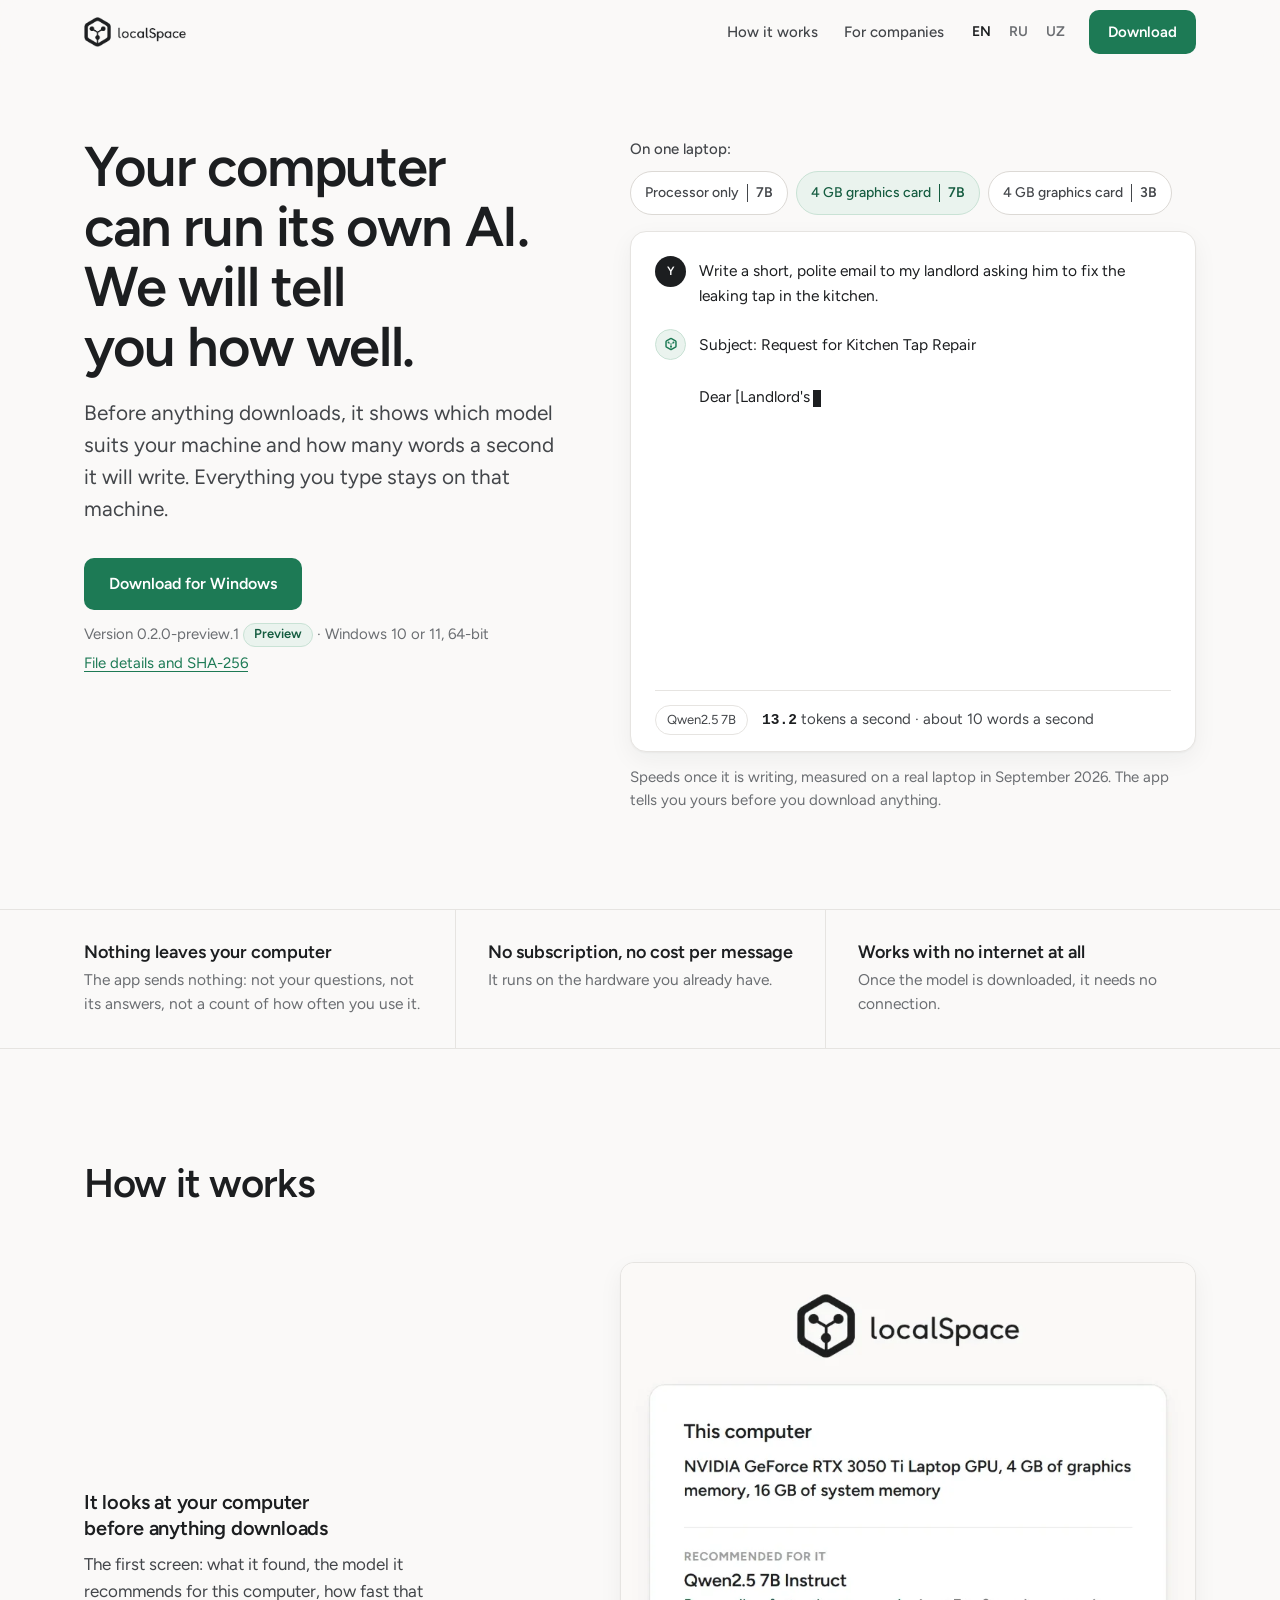
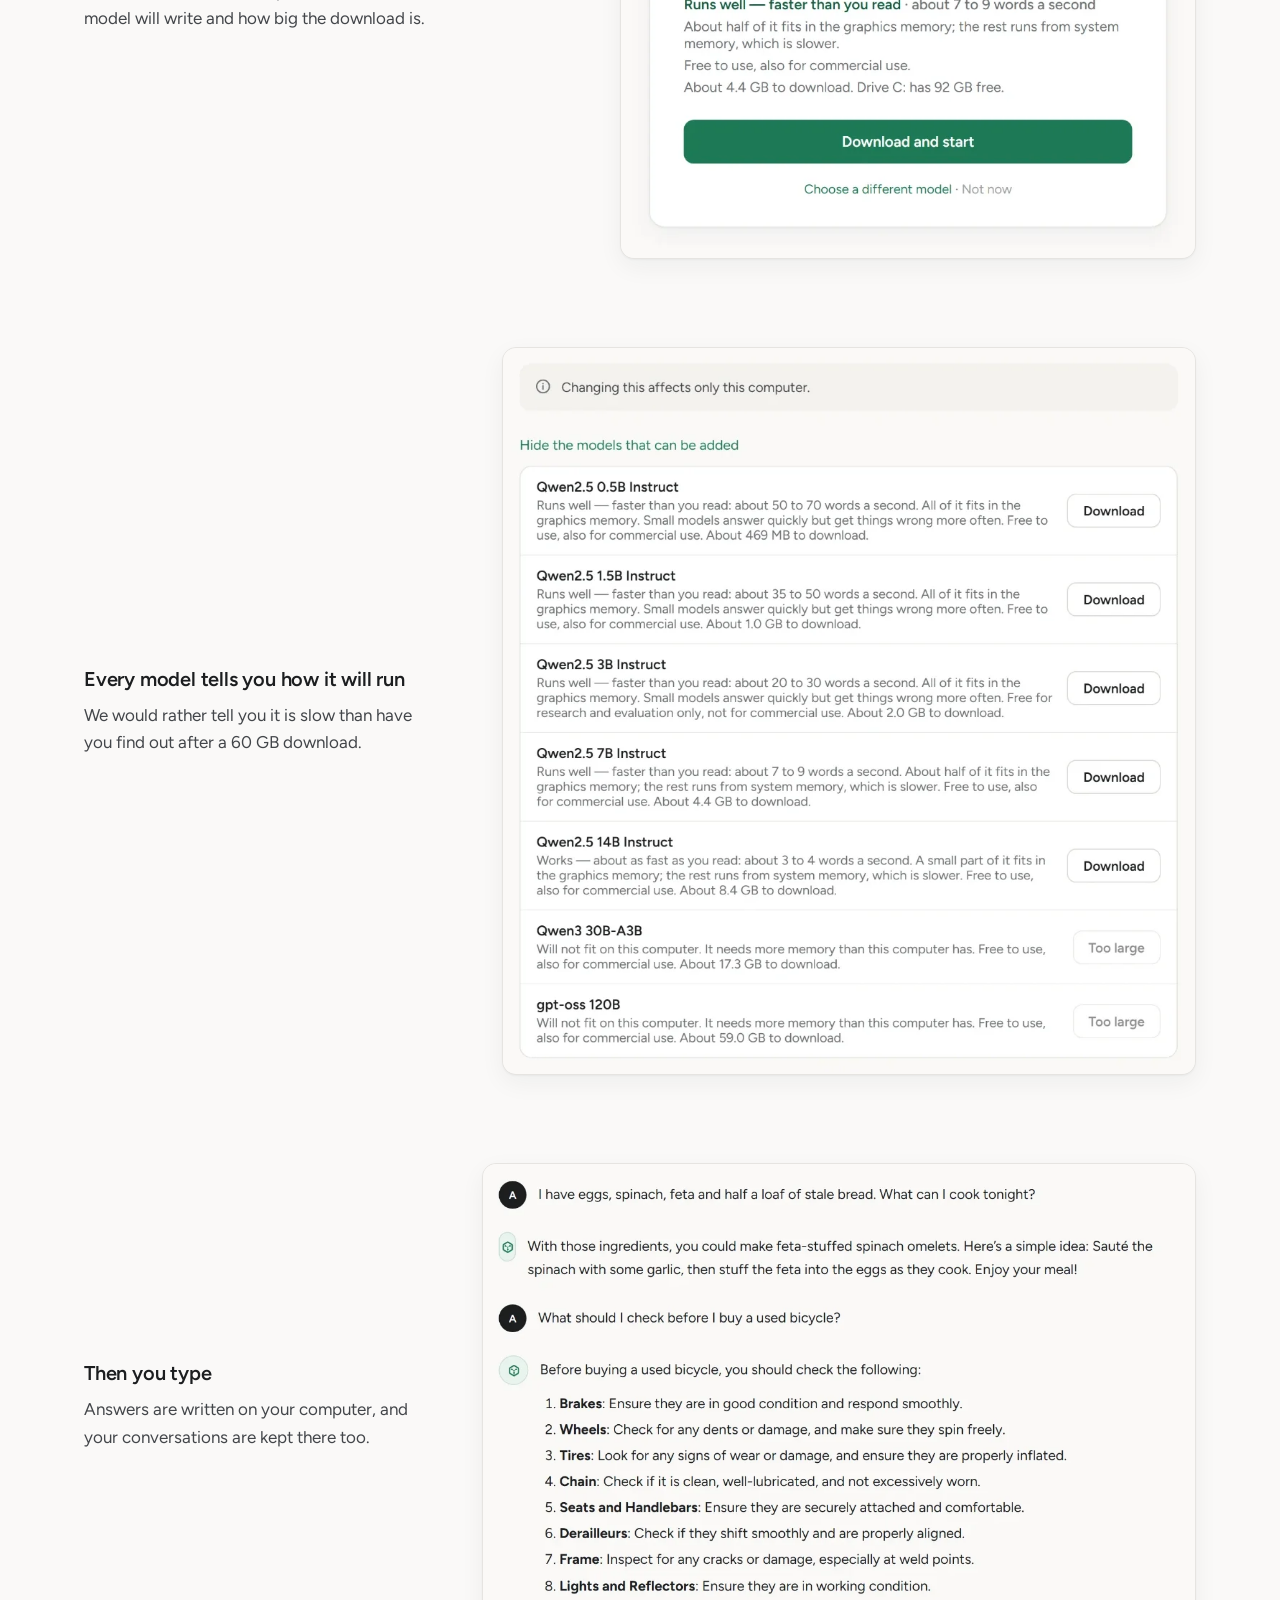
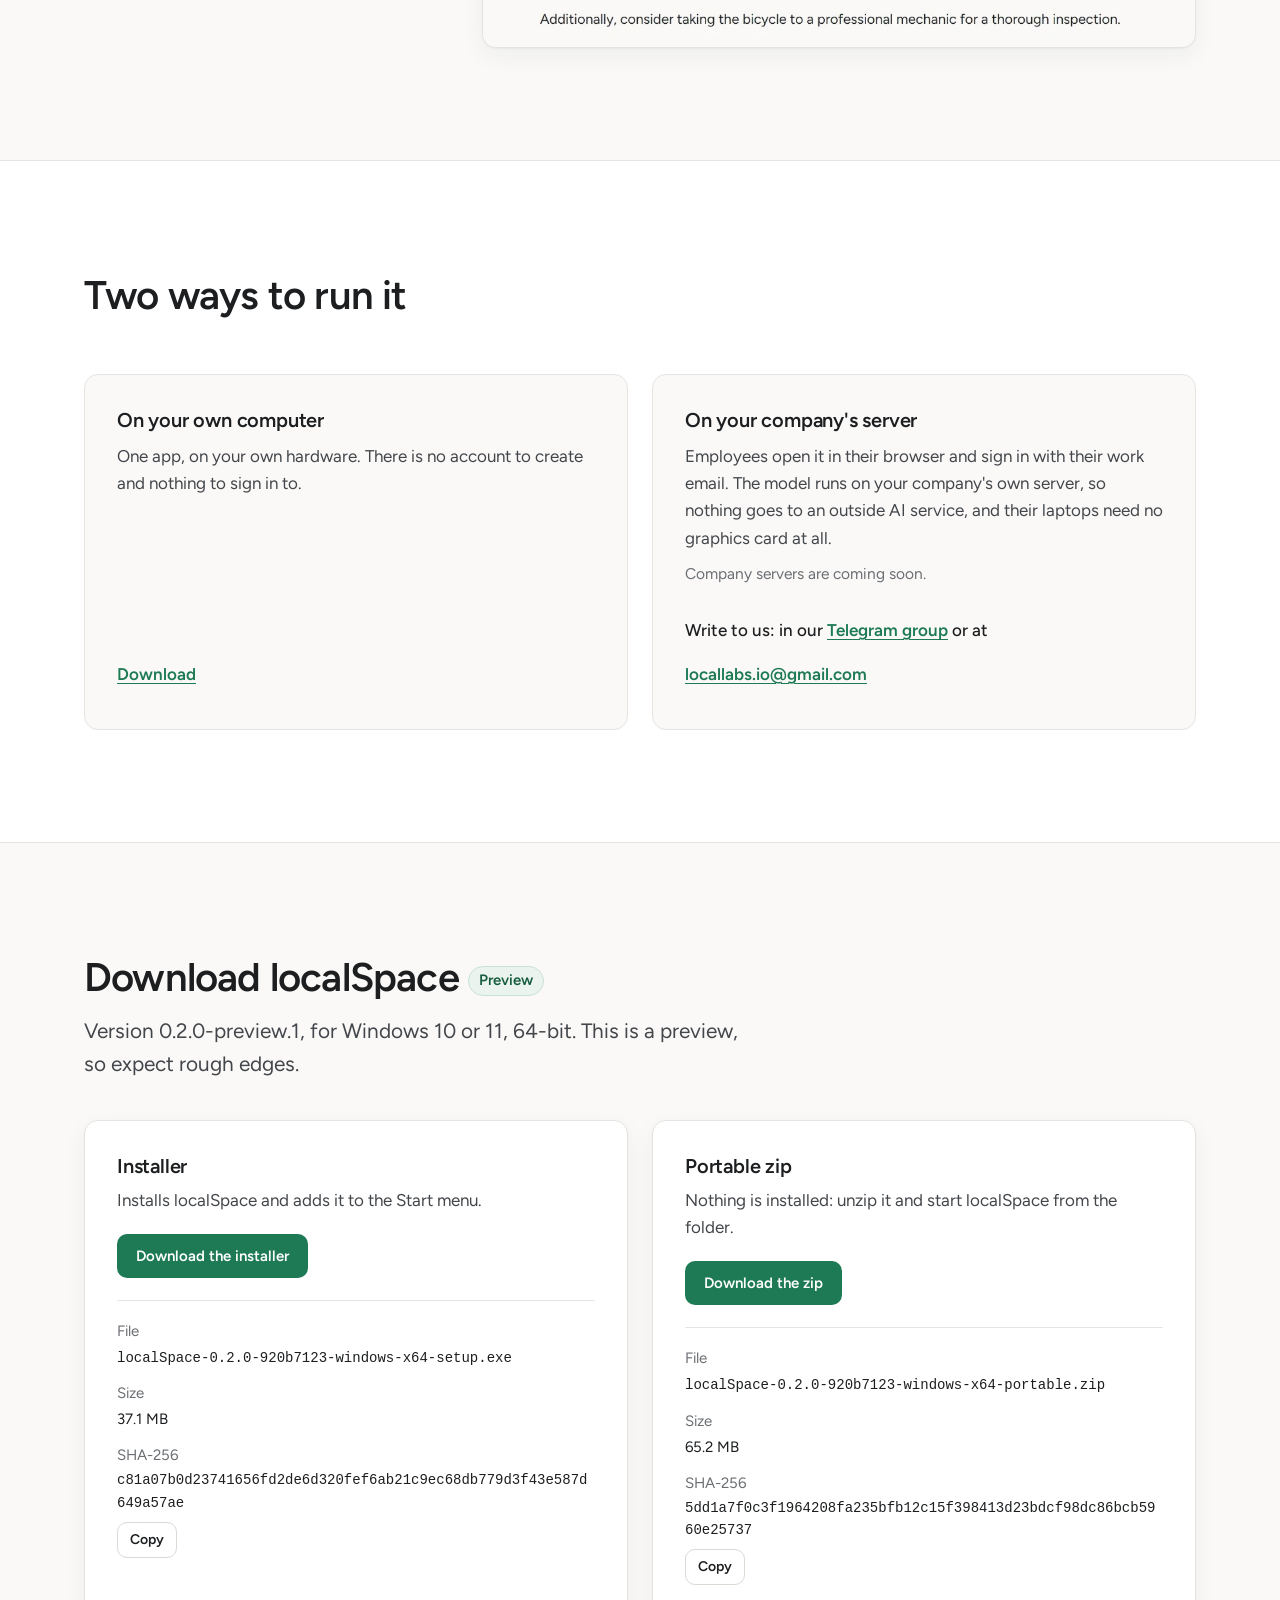
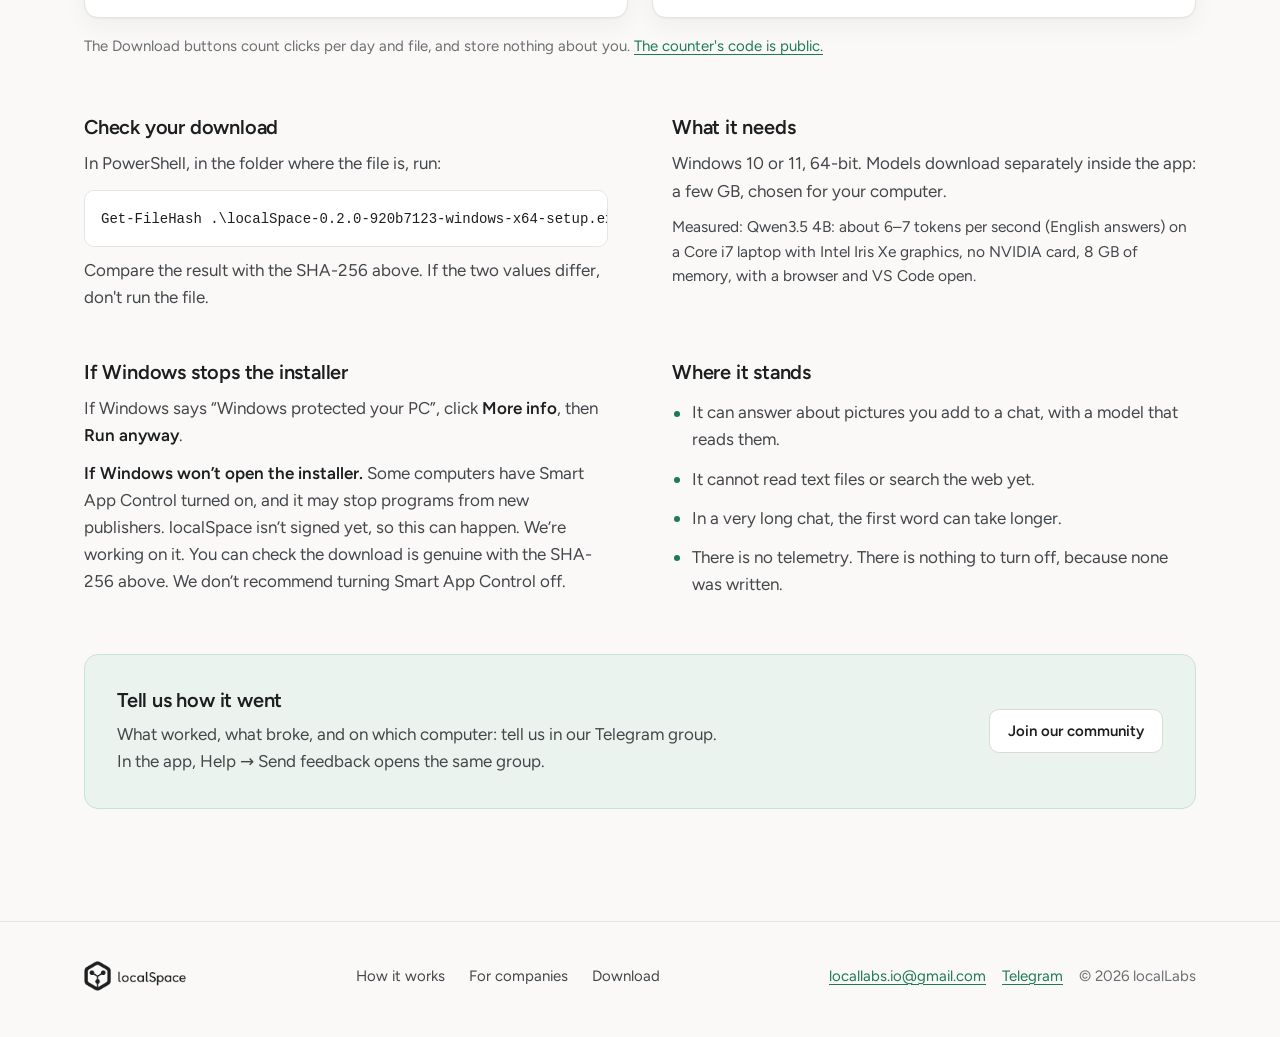
==== commit 072c3ea5: "feat: the file names, sizes and SHA-256 of v0.2.0-preview.1 Taken from the release's SHA256SUMS.txt " ====
--- a/index.html
+++ b/index.html
@@ -64,7 +64,7 @@
         <h1 id="hero-title"><span>Your computer can run its own AI.</span> <span>We will tell you how well.</span></h1>
         <p class="lede">Before anything downloads, it shows which model suits your machine and how many words a second it will write. Everything you type stays on that machine.</p>
         <div class="hero-get">
-          <a class="btn btn-primary btn-big" href="https://localspace.locallabs.workers.dev/download/windows">Download for Windows</a>
+          <a class="btn btn-primary btn-big" href="https://localspace.locallabs-io.workers.dev/download/windows">Download for Windows</a>
           <p class="hero-meta">Version 0.2.0-preview.1 <span class="tag">Preview</span> · Windows 10 or 11, 64-bit</p>
           <p class="hero-meta"><a href="#download">File details and SHA-256</a></p>
         </div>
@@ -184,21 +184,21 @@
         <article class="file">
           <h3>Installer</h3>
           <p>Installs localSpace and adds it to the Start menu.</p>
-          <a class="btn btn-primary" href="https://localspace.locallabs.workers.dev/download/windows">Download the installer</a>
+          <a class="btn btn-primary" href="https://localspace.locallabs-io.workers.dev/download/windows">Download the installer</a>
           <dl class="facts">
-            <div><dt>File</dt><dd><code>localSpace-0.2.0-&lt;build&gt;-windows-x64-setup.exe</code></dd></div>
-            <div><dt>Size</dt><dd><span class="pending">given on publish day</span></dd></div>
-            <div><dt>SHA-256</dt><dd class="hash-row"><span class="pending">given on publish day</span></dd></div>
+            <div><dt>File</dt><dd><code>localSpace-0.2.0-920b7123-windows-x64-setup.exe</code></dd></div>
+            <div><dt>Size</dt><dd>37.1 MB</dd></div>
+            <div><dt>SHA-256</dt><dd class="hash-row"><code class="hash" id="sha-setup">c81a07b0d23741656fd2de6d320fef6ab21c9ec68db779d3f43e587d649a57ae</code><button class="copy" type="button" data-copy="sha-setup" hidden>Copy</button></dd></div>
           </dl>
         </article>
         <article class="file">
           <h3>Portable zip</h3>
           <p>Nothing is installed: unzip it and start localSpace from the folder.</p>
-          <a class="btn btn-primary" href="https://localspace.locallabs.workers.dev/download/portable">Download the zip</a>
+          <a class="btn btn-primary" href="https://localspace.locallabs-io.workers.dev/download/portable">Download the zip</a>
           <dl class="facts">
-            <div><dt>File</dt><dd><code>localSpace-0.2.0-&lt;build&gt;-windows-x64-portable.zip</code></dd></div>
-            <div><dt>Size</dt><dd><span class="pending">given on publish day</span></dd></div>
-            <div><dt>SHA-256</dt><dd class="hash-row"><span class="pending">given on publish day</span></dd></div>
+            <div><dt>File</dt><dd><code>localSpace-0.2.0-920b7123-windows-x64-portable.zip</code></dd></div>
+            <div><dt>Size</dt><dd>65.2 MB</dd></div>
+            <div><dt>SHA-256</dt><dd class="hash-row"><code class="hash" id="sha-portable">5dd1a7f0c3f1964208fa235bfb12c15f398413d23bdcf98dc86bcb5960e25737</code><button class="copy" type="button" data-copy="sha-portable" hidden>Copy</button></dd></div>
           </dl>
         </article>
       </div>
@@ -208,7 +208,7 @@
         <div class="dl-block">
           <h3>Check your download</h3>
           <p>In PowerShell, in the folder where the file is, run:</p>
-          <pre class="command"><code>Get-FileHash .\localSpace-0.2.0-&lt;build&gt;-windows-x64-setup.exe -Algorithm SHA256</code></pre>
+          <pre class="command"><code>Get-FileHash .\localSpace-0.2.0-920b7123-windows-x64-setup.exe -Algorithm SHA256</code></pre>
           <p>Compare the result with the SHA-256 above. If the two values differ, don't run the file.</p>
         </div>
         <div class="dl-block">
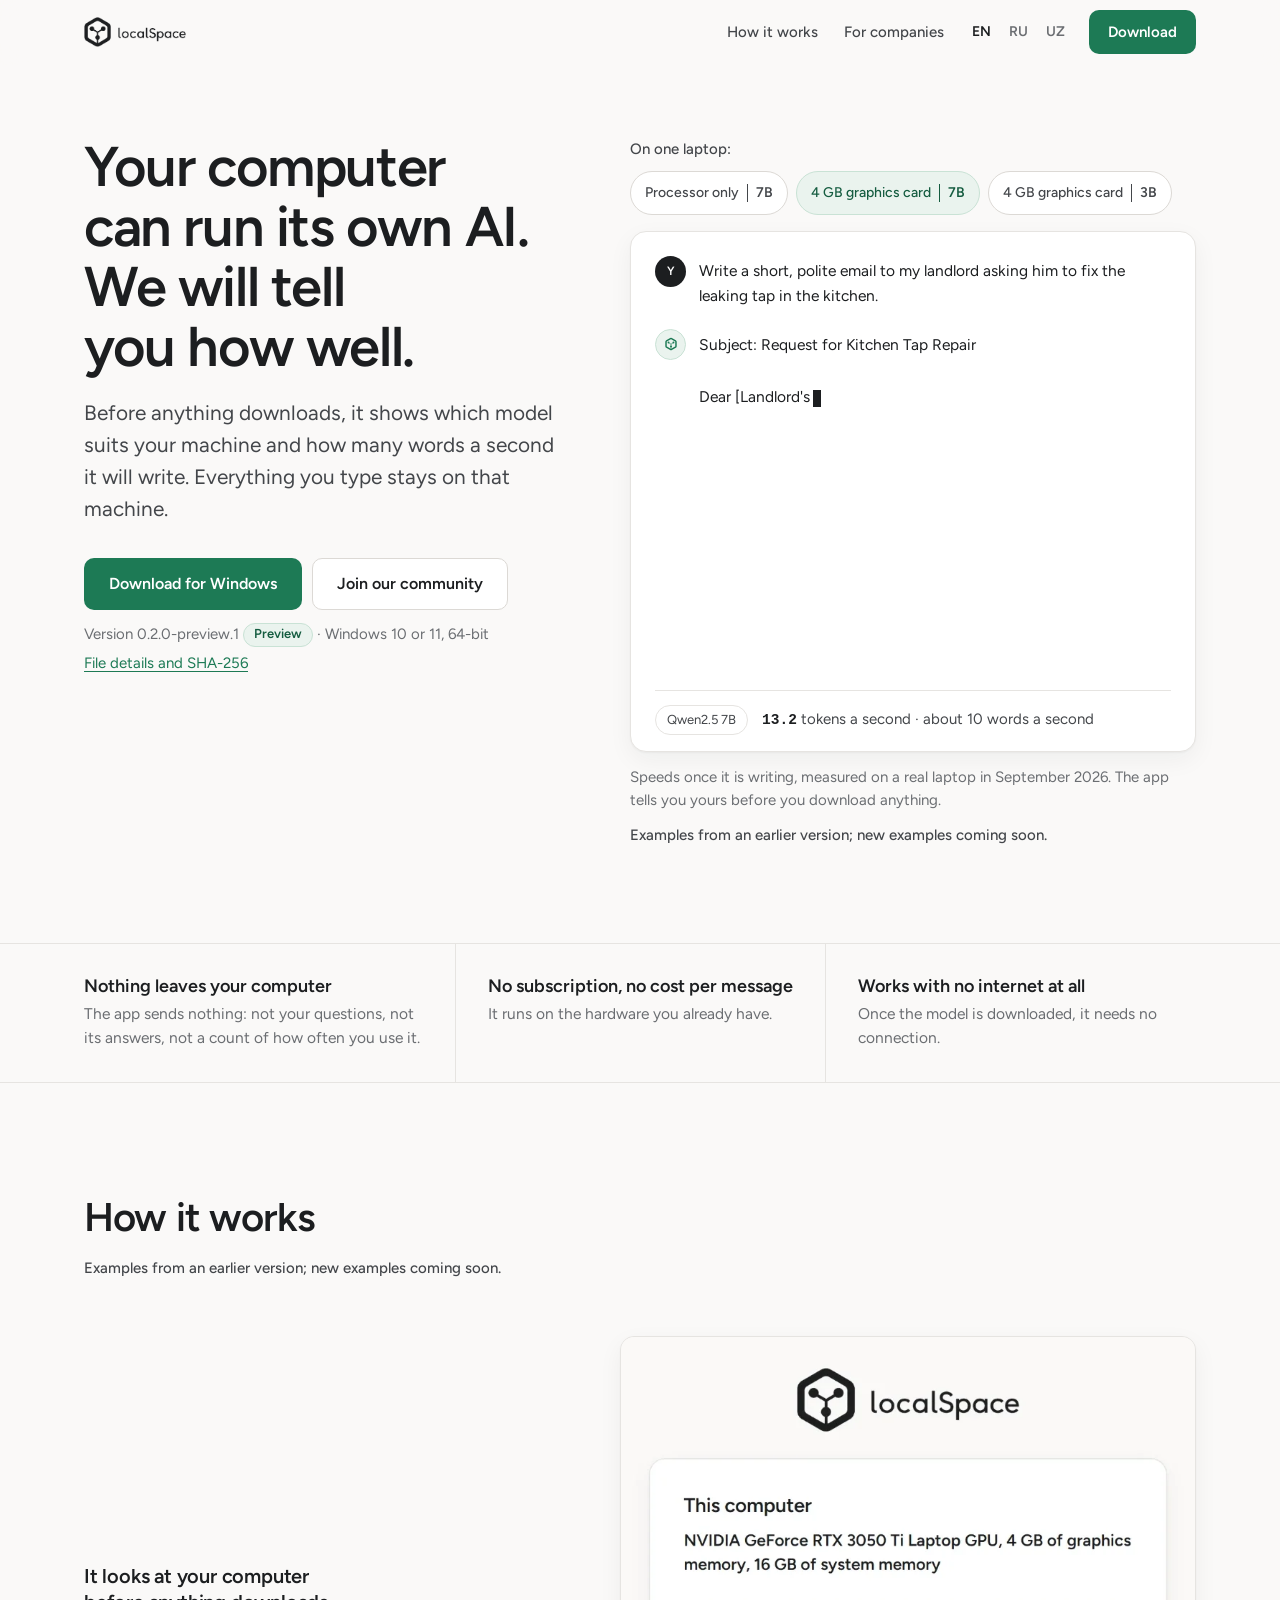
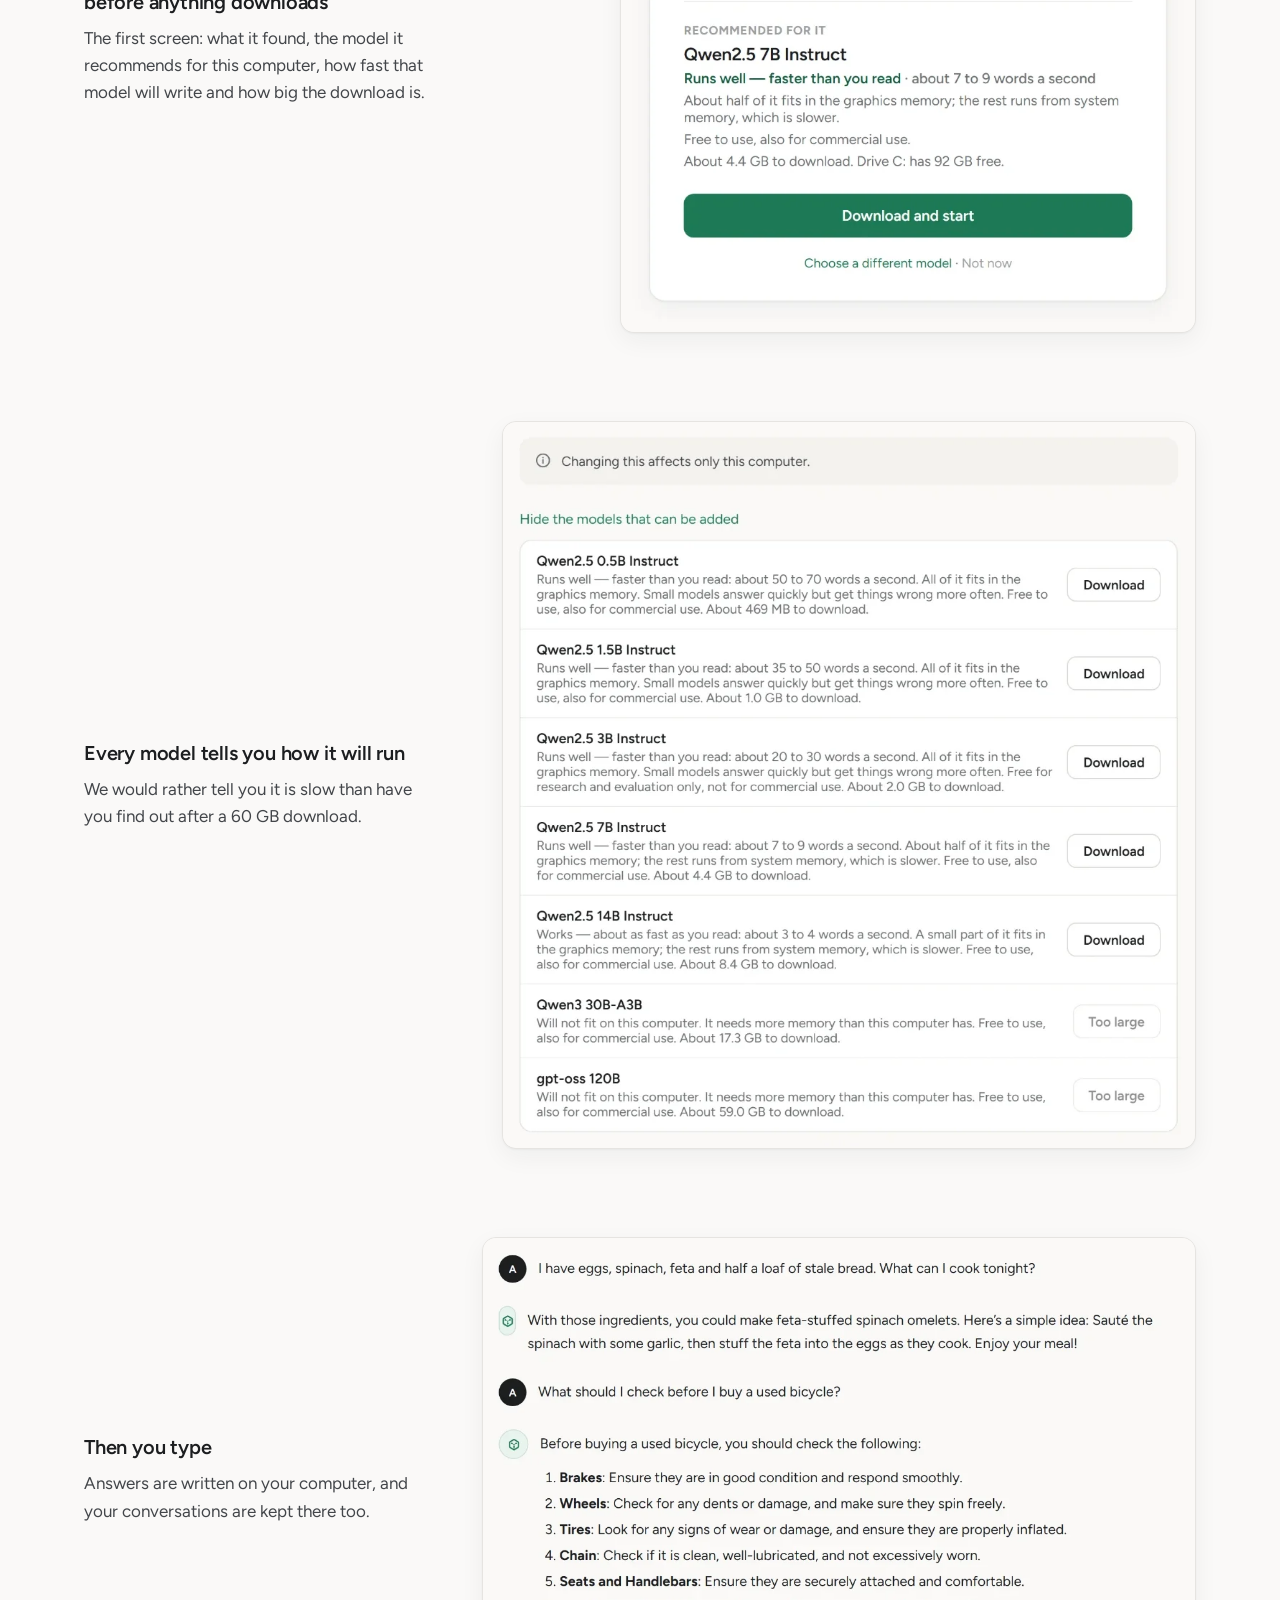
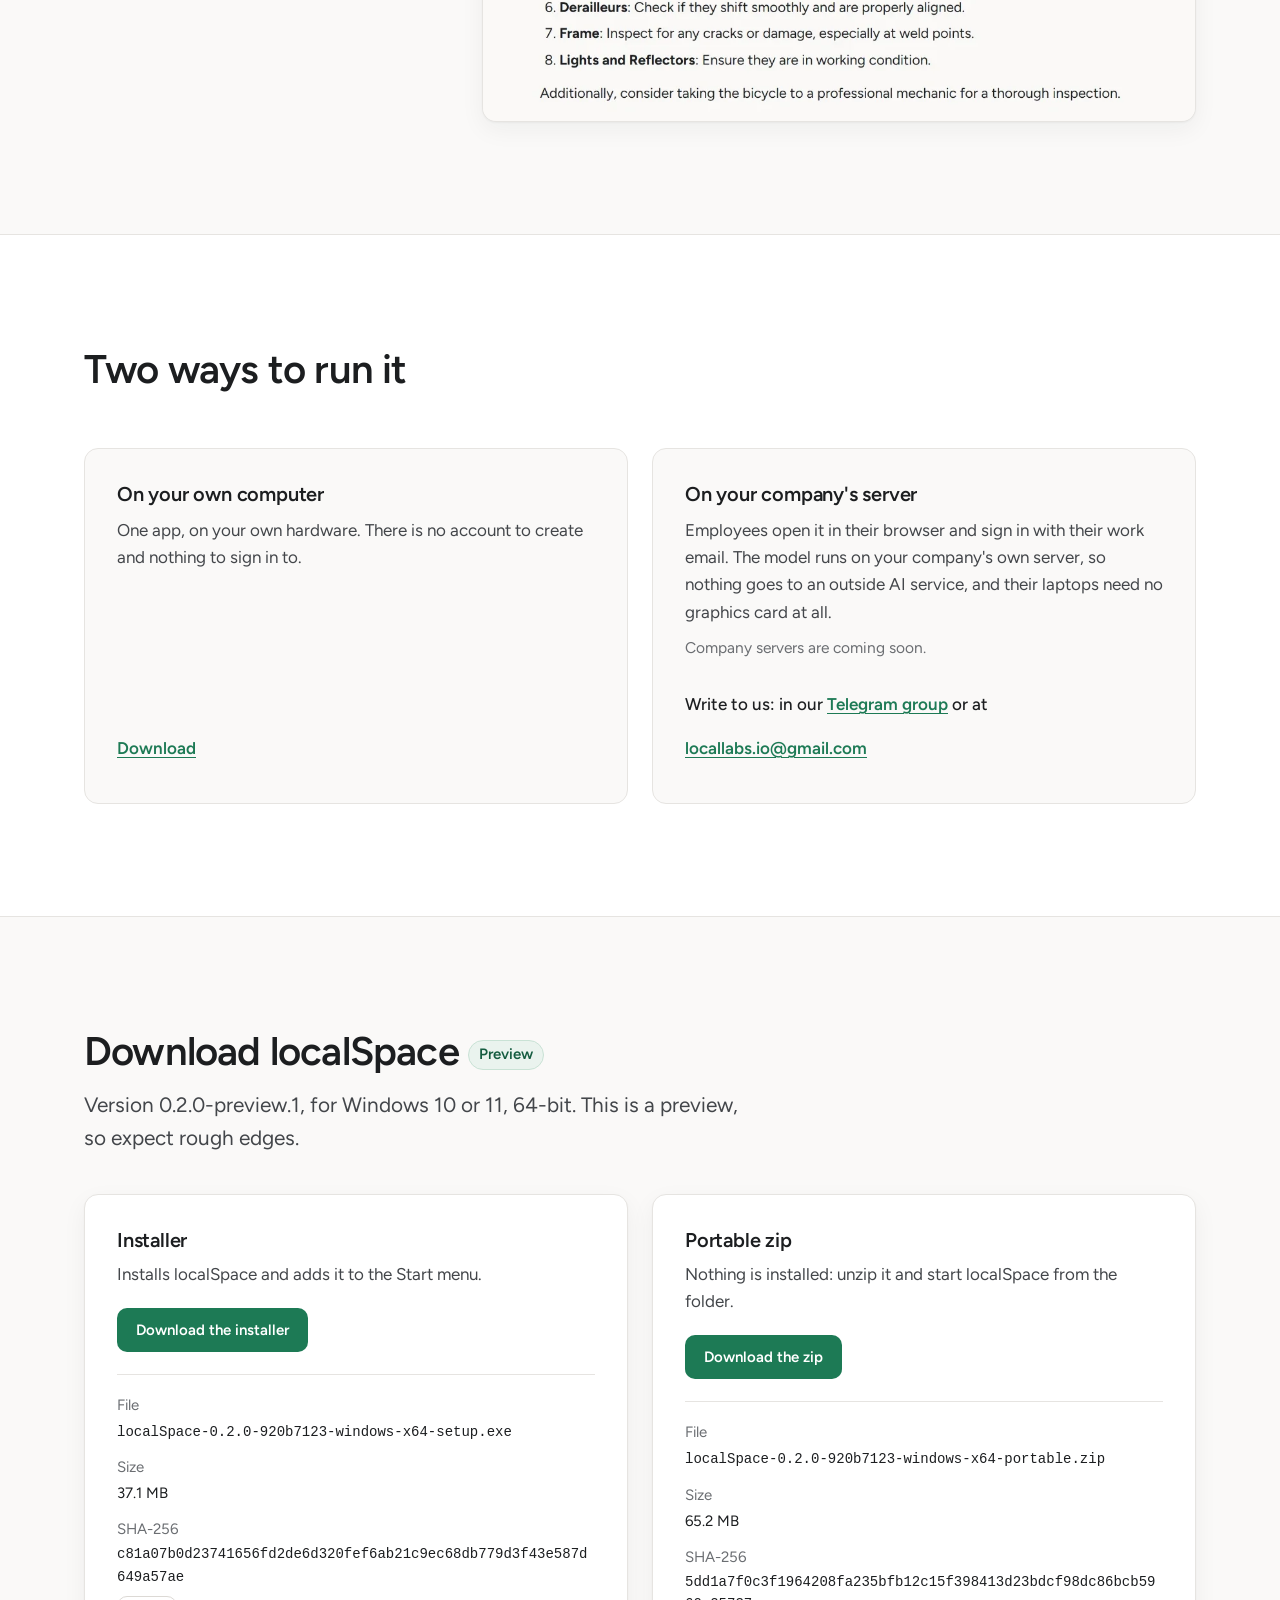
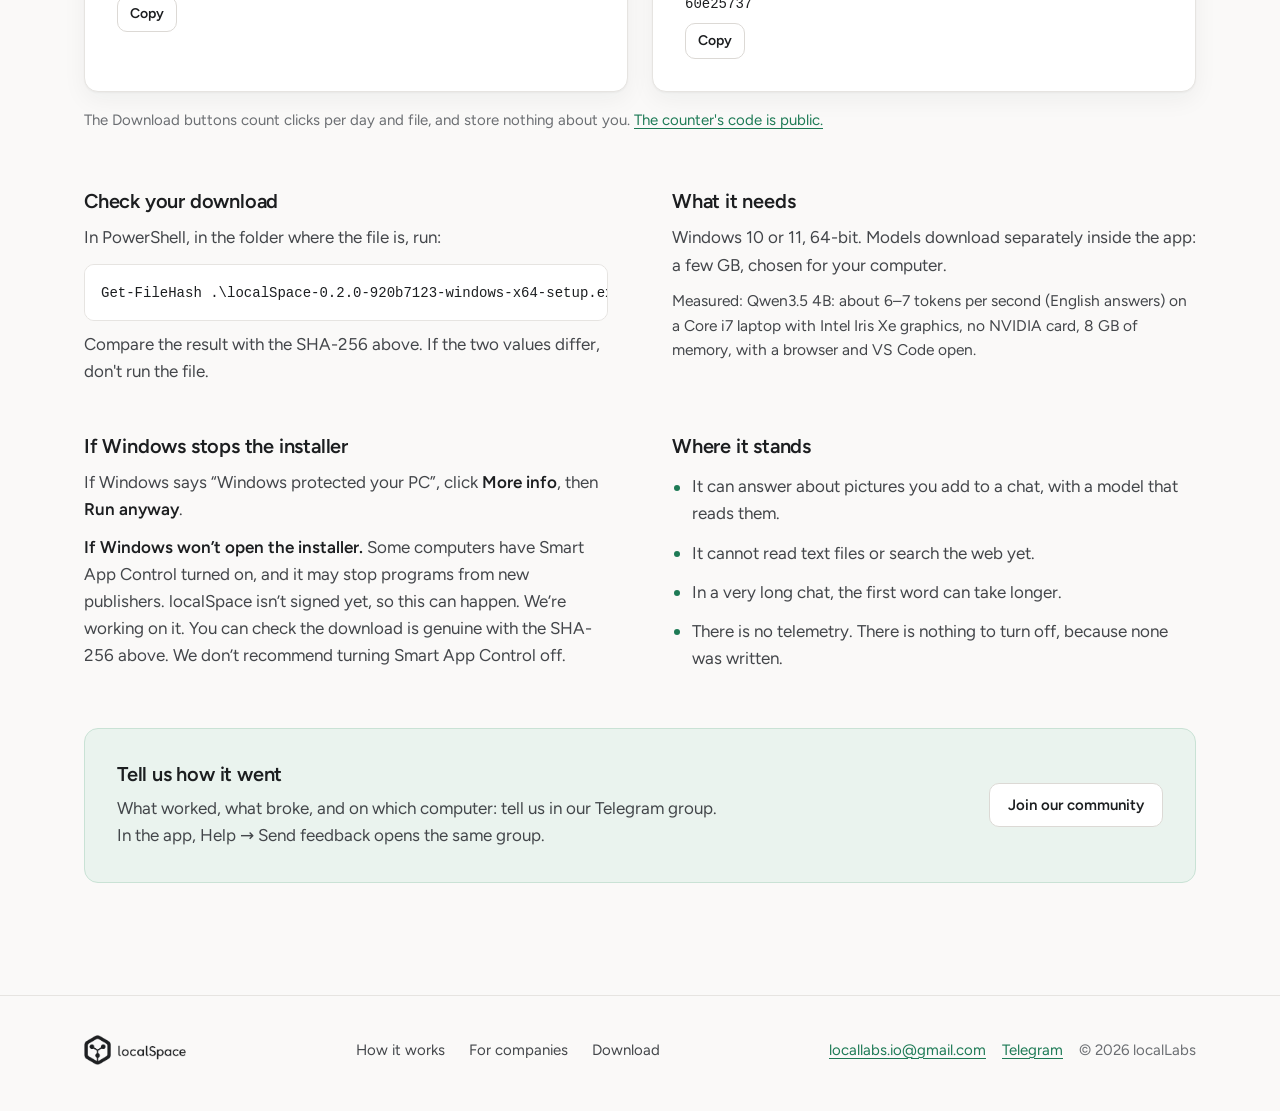
==== commit 7ea61fe9: "fix: Join our community in the hero, and the examples marked as from an earlier version The demo and" ====
--- a/index.html
+++ b/index.html
@@ -64,7 +64,10 @@
         <h1 id="hero-title"><span>Your computer can run its own AI.</span> <span>We will tell you how well.</span></h1>
         <p class="lede">Before anything downloads, it shows which model suits your machine and how many words a second it will write. Everything you type stays on that machine.</p>
         <div class="hero-get">
-          <a class="btn btn-primary btn-big" href="https://localspace.locallabs-io.workers.dev/download/windows">Download for Windows</a>
+          <div class="hero-buttons">
+            <a class="btn btn-primary btn-big" href="https://localspace.locallabs-io.workers.dev/download/windows">Download for Windows</a>
+            <a class="btn btn-secondary btn-big" href="https://t.me/localSpace_discussion">Join our community</a>
+          </div>
           <p class="hero-meta">Version 0.2.0-preview.1 <span class="tag">Preview</span> · Windows 10 or 11, 64-bit</p>
           <p class="hero-meta"><a href="#download">File details and SHA-256</a></p>
         </div>
@@ -106,6 +109,7 @@
           </div>
         </div>
         <figcaption>Speeds once it is writing, measured on a real laptop in September 2026. The app tells you yours before you download anything.</figcaption>
+        <p class="earlier">Examples from an earlier version; new examples coming soon.</p>
       </figure>
     </div>
   </section>
@@ -124,6 +128,7 @@
   <section class="section" id="how" aria-labelledby="how-title">
     <div class="wrap">
       <h2 id="how-title">How it works</h2>
+      <p class="earlier earlier-how">Examples from an earlier version; new examples coming soon.</p>
       <ol class="steps">
         <li>
           <figure class="step">
--- a/style.css
+++ b/style.css
@@ -631,6 +631,19 @@
 .tag-big { height: 30px; font-size: 15px; }
 
 .hero-get { margin-top: 32px; }
+.hero-buttons { display: flex; flex-wrap: wrap; gap: 10px; }
+
+/* Says that the demo and the screens come from an earlier version. */
+.earlier {
+  margin-top: 10px;
+  font-size: 15px;
+  font-weight: 500;
+  color: var(--ls-ink-soft);
+}
+.section > .wrap > .earlier-how { margin: -24px 0 40px; }
+@media (min-width: 1000px) {
+  .section > .wrap > .earlier-how { margin: -40px 0 56px; }
+}
 .hero-meta { margin-top: 12px; font-size: 15px; color: var(--ls-muted); }
 .hero-meta + .hero-meta { margin-top: 4px; }
 
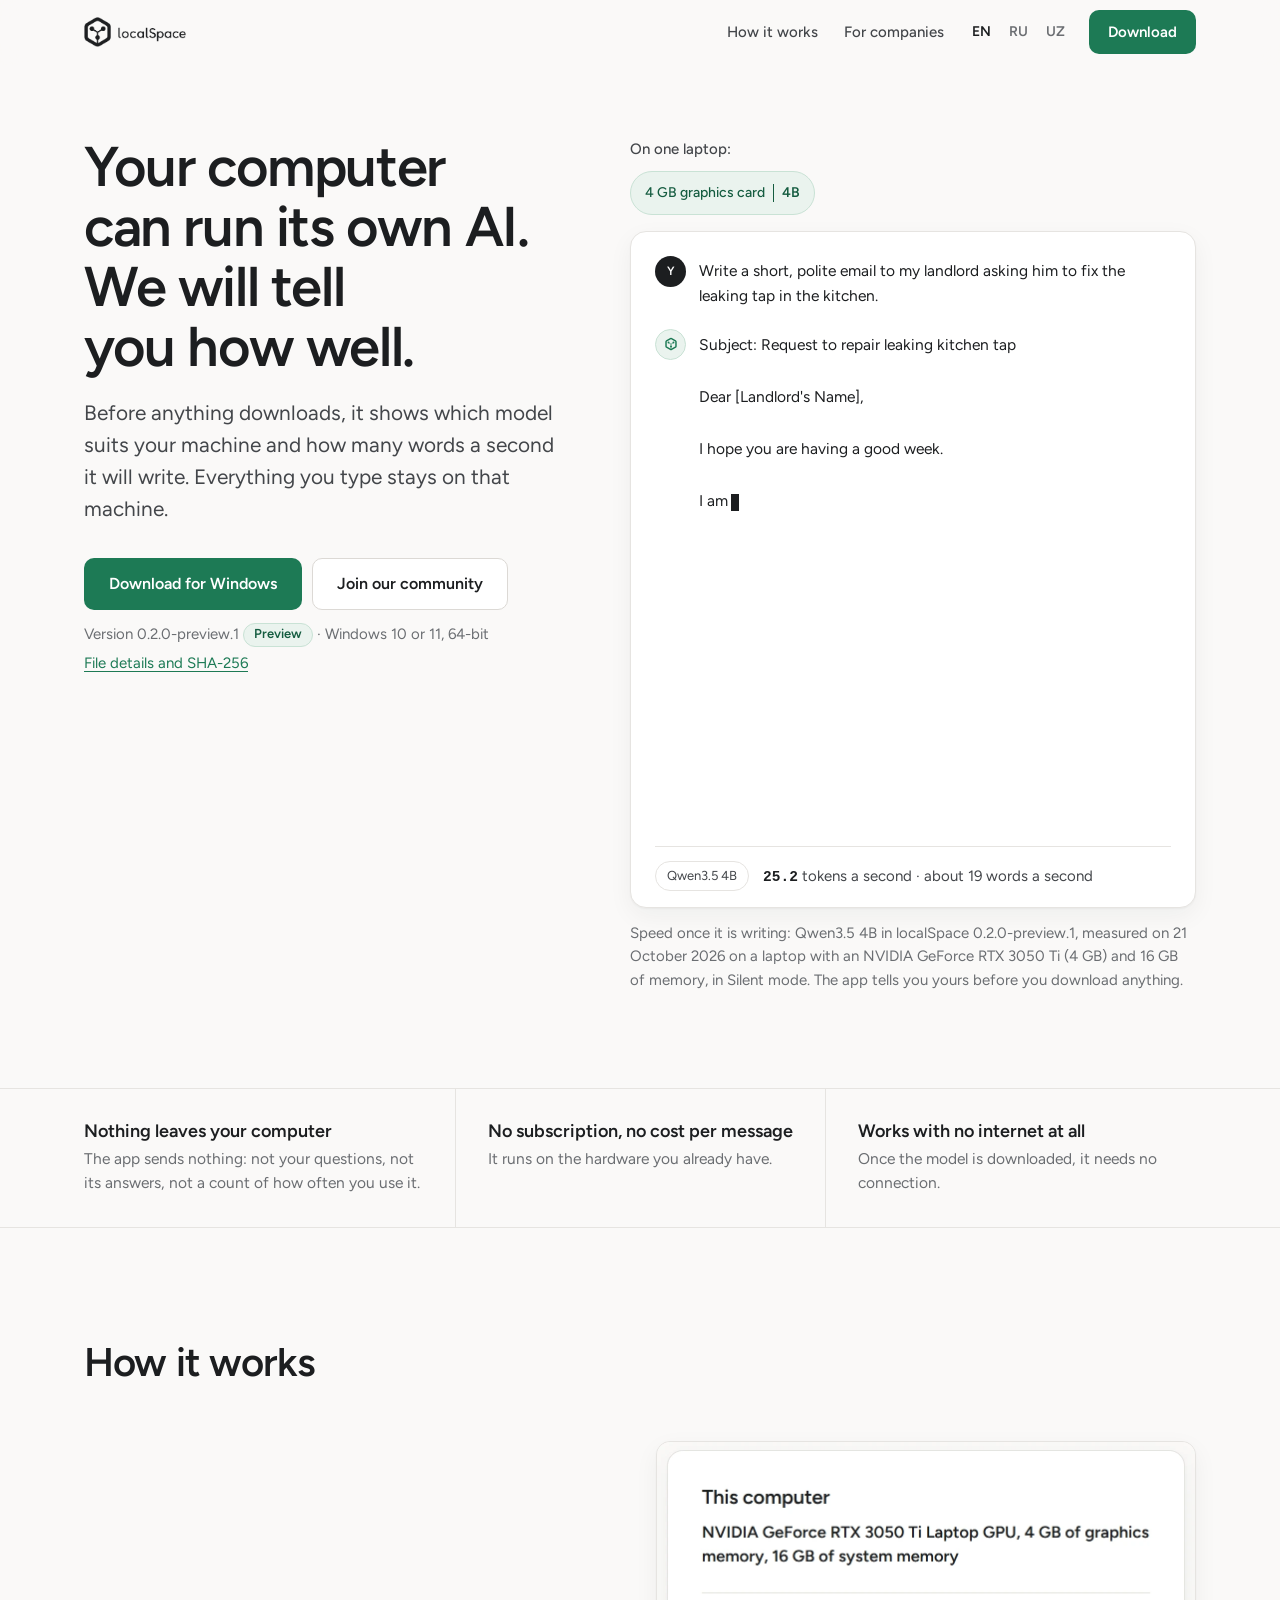
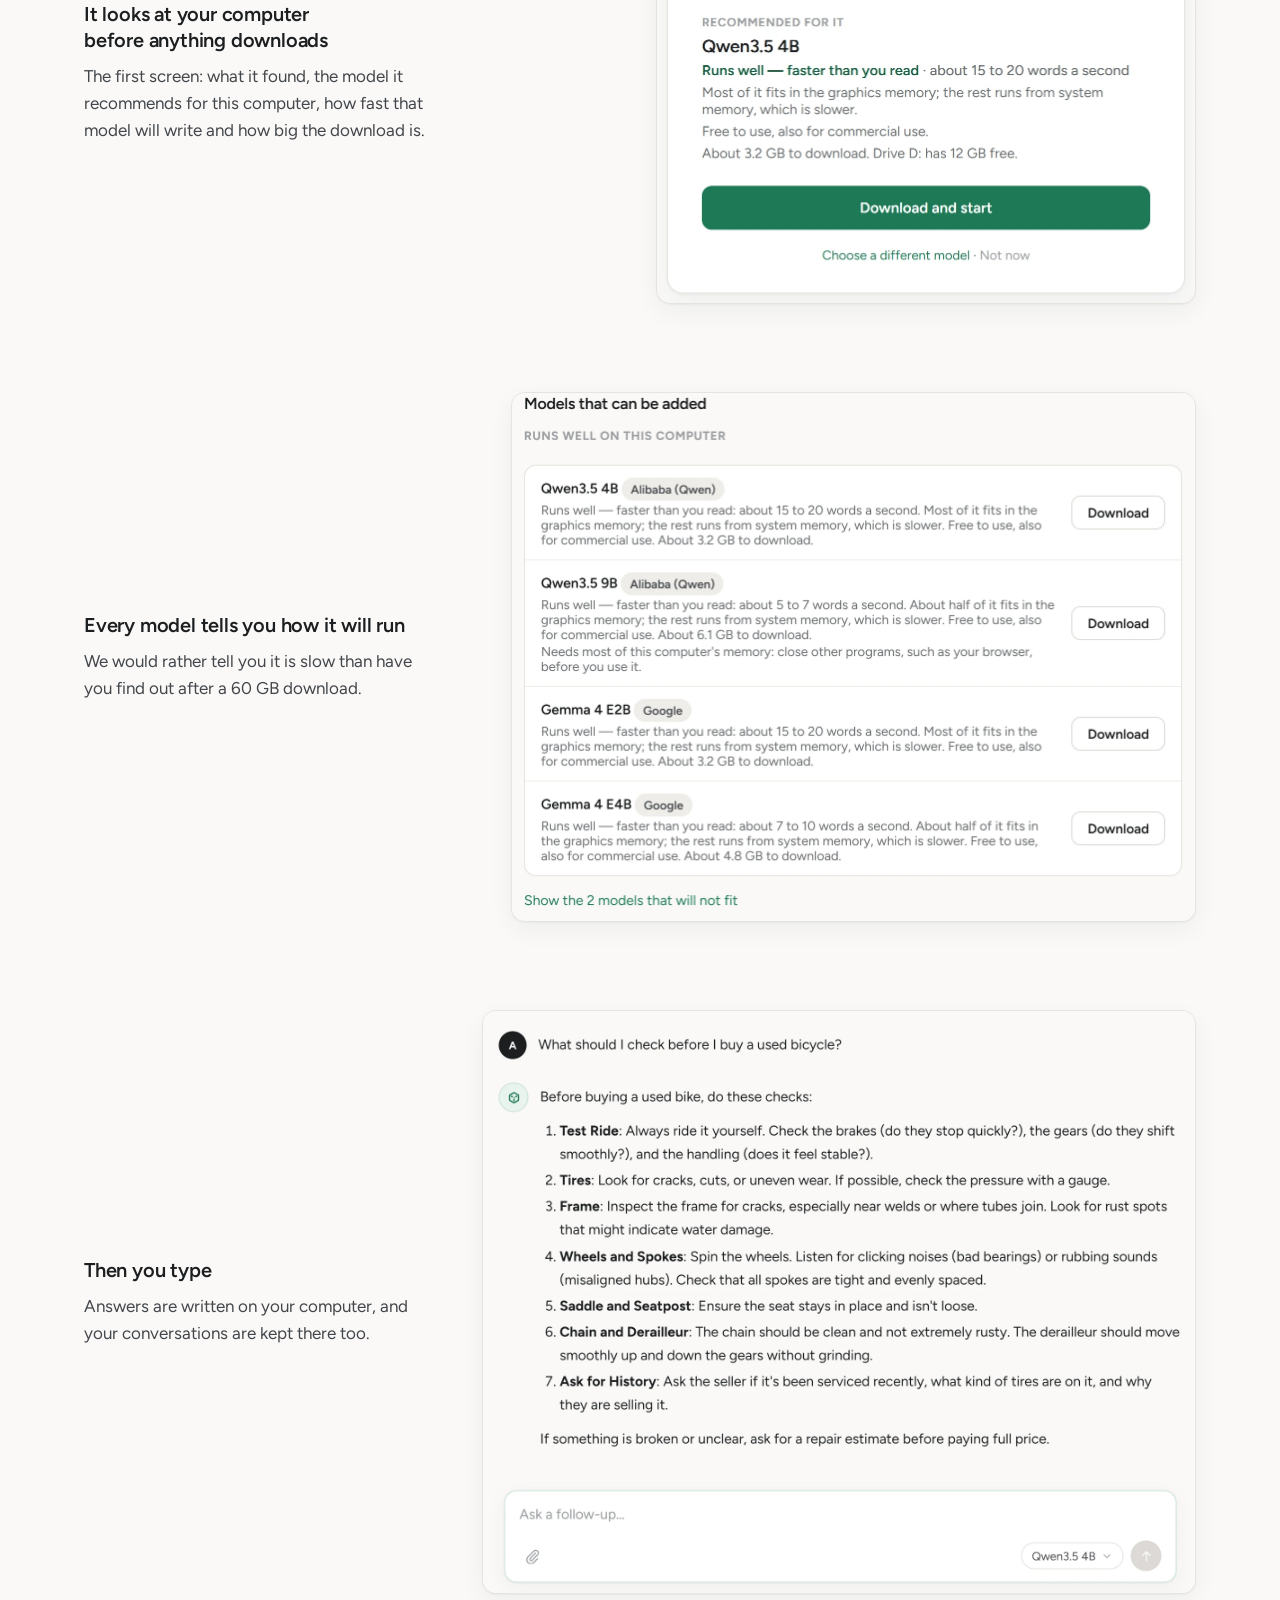
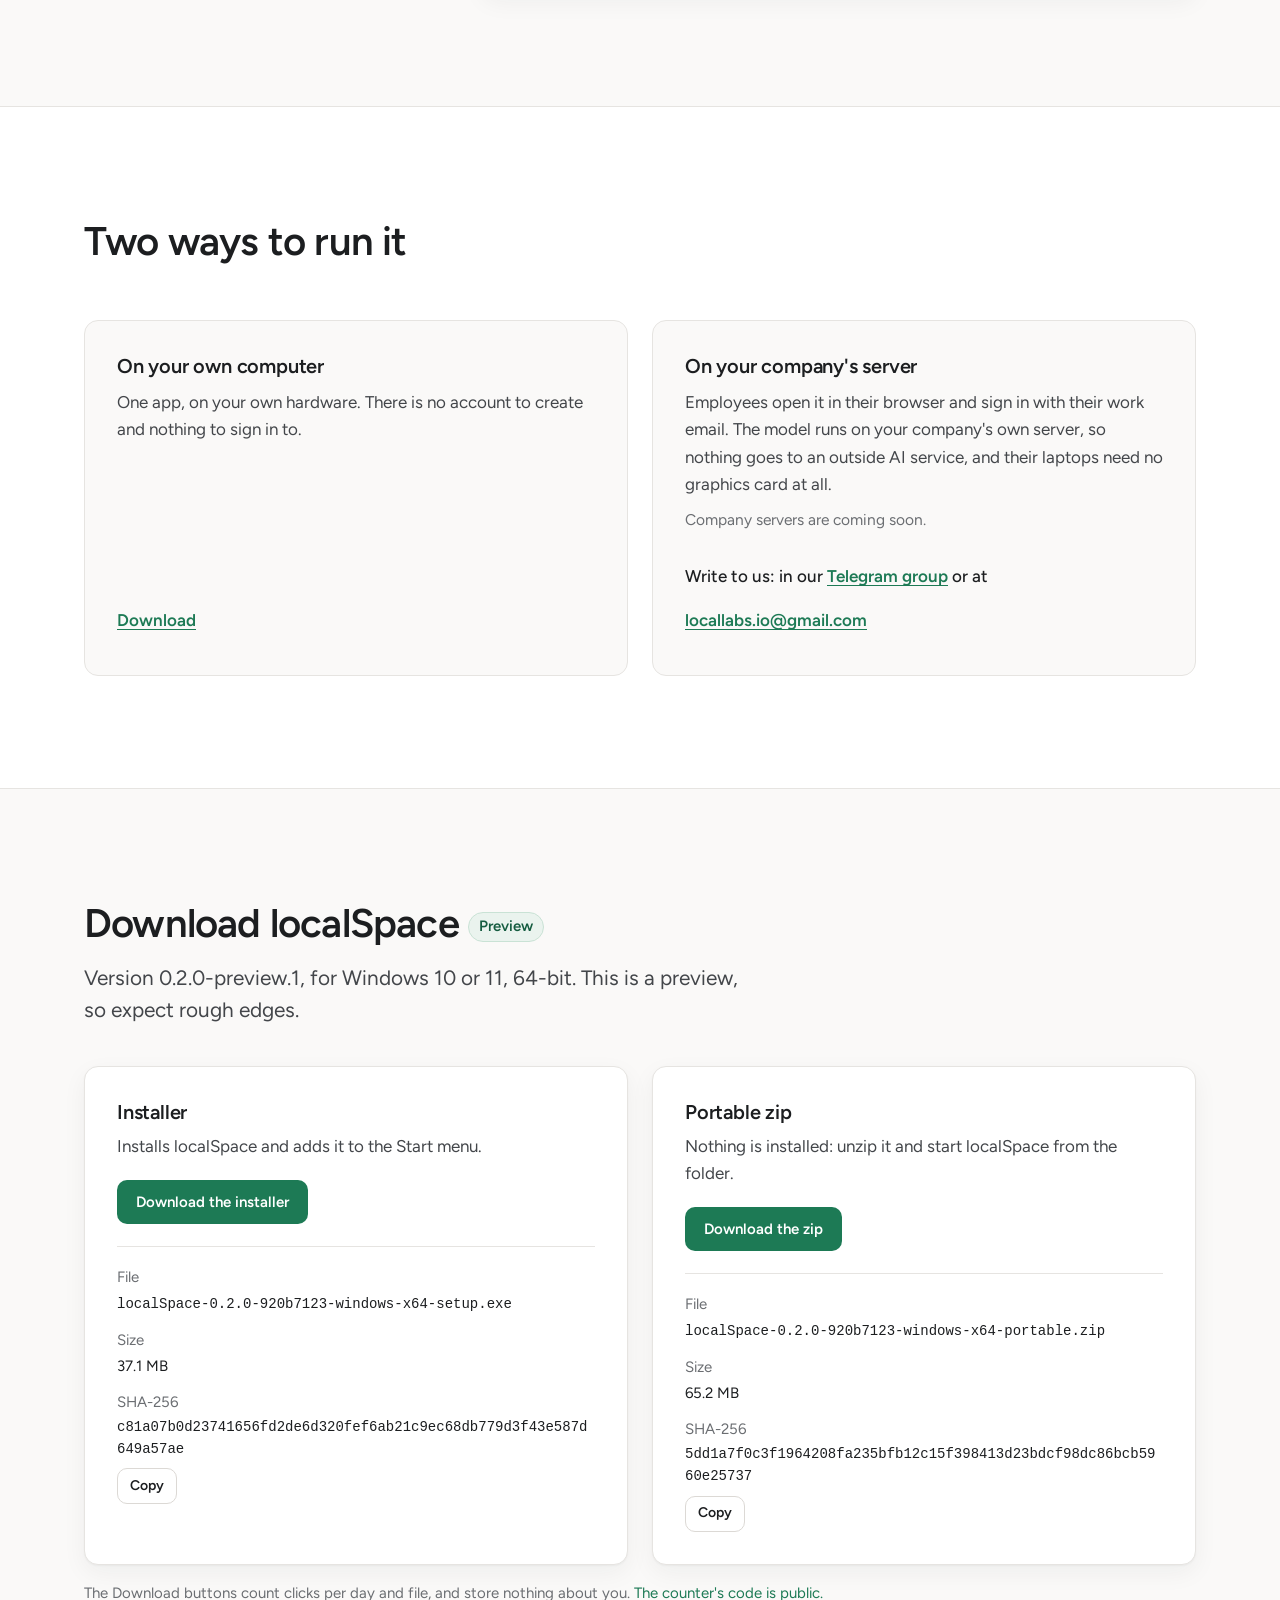
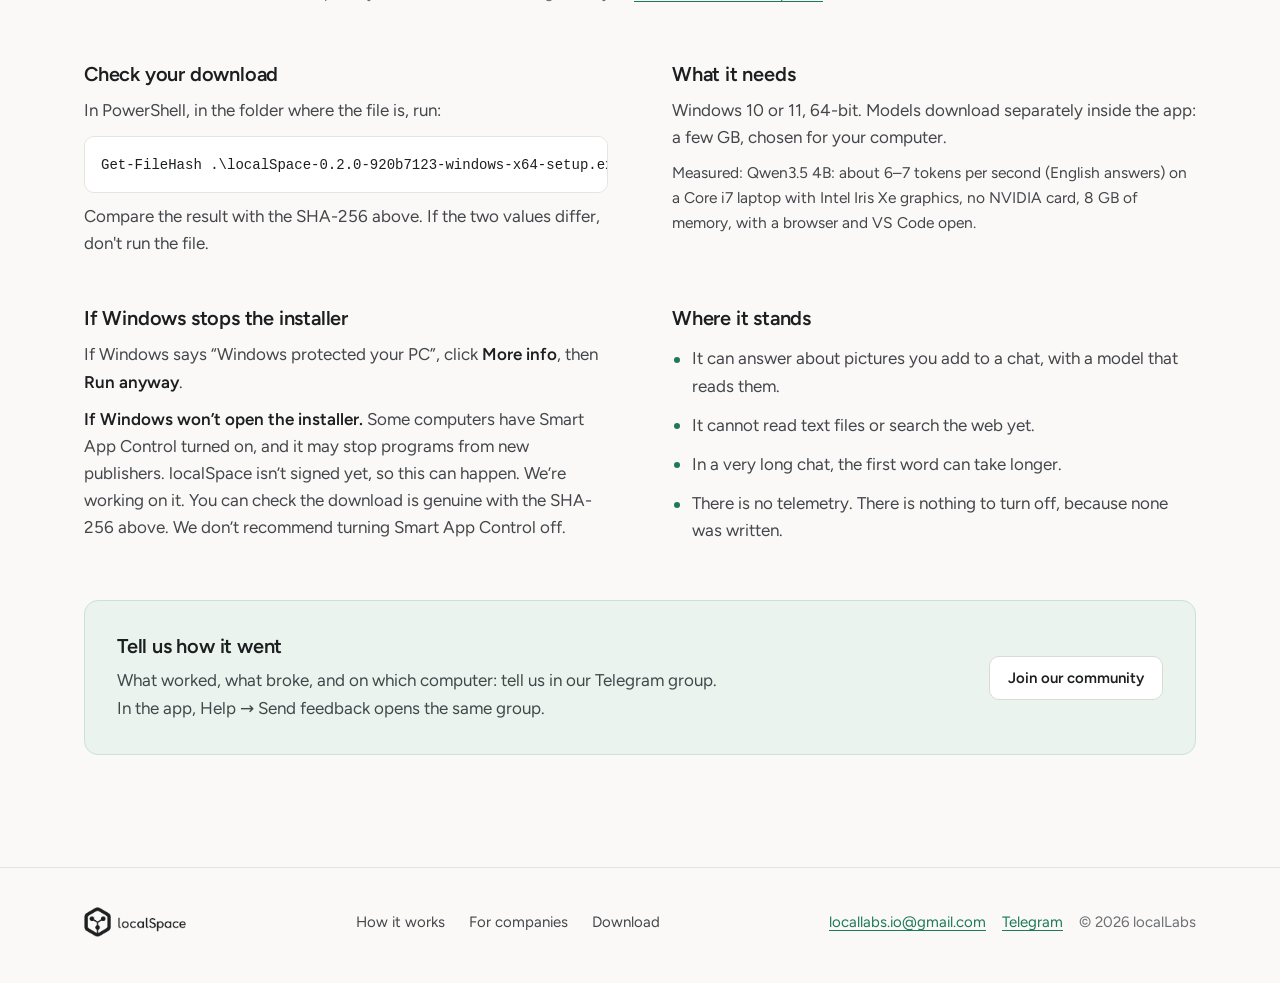
==== commit 66d9ed15: "feat: the examples retaken on Qwen3.5 4B from 0.2.0-preview.1 The demo's answer and speed (25.2 toke" ====
--- a/index.html
+++ b/index.html
@@ -20,7 +20,7 @@
 <meta property="og:image" content="https://linusip.github.io/localLabs/og.png">
 <meta property="og:image:width" content="1200">
 <meta property="og:image:height" content="630">
-<meta property="og:image:alt" content="The localSpace logo and the words: Your computer can run its own AI. We will tell you how well. Below them, three speeds measured on one laptop: 9.5, 13.2 and 40.5 tokens a second.">
+<meta property="og:image:alt" content="The localSpace logo and the words: Your computer can run its own AI. We will tell you how well. Below them, one speed measured on one laptop: Qwen3.5 4B, 25.2 tokens a second, with a 4 GB graphics card.">
 <meta name="twitter:card" content="summary_large_image">
 <meta name="twitter:title" content="Your computer can run its own AI. We will tell you how well.">
 <meta name="twitter:description" content="localSpace looks at your computer, recommends a model that suits it and tells you how fast it will write before anything downloads. Everything you type stays on your machine.">
@@ -77,9 +77,7 @@
         <div class="demo-pick" data-demo-pick hidden>
           <p class="demo-label" id="demo-label">On one laptop:</p>
           <div class="chips" role="group" aria-labelledby="demo-label">
-            <button class="chip" type="button" aria-pressed="false" data-tps="9.5" data-model="Qwen2.5 7B">Processor only <span class="chip-model">7B</span></button>
-            <button class="chip" type="button" aria-pressed="true" data-tps="13.2" data-model="Qwen2.5 7B">4 GB graphics card <span class="chip-model">7B</span></button>
-            <button class="chip" type="button" aria-pressed="false" data-tps="40.5" data-model="Qwen2.5 3B">4 GB graphics card <span class="chip-model">3B</span></button>
+            <button class="chip" type="button" aria-pressed="true" data-tps="25.2" data-model="Qwen3.5 4B">4 GB graphics card <span class="chip-model">4B</span></button>
           </div>
         </div>
         <div class="panel">
@@ -91,25 +89,30 @@
             <div class="msg" lang="en">
               <span class="avatar avatar-model" aria-hidden="true"><svg viewBox="0 0 256 256" focusable="false"><g fill="none" stroke="currentColor" stroke-linecap="round" stroke-linejoin="round"><path d="M136.4 40.85 199.27 77.15A16.8 16.8 0 0 1 207.67 91.7V164.3A16.8 16.8 0 0 1 199.27 178.85L136.4 215.15A16.8 16.8 0 0 1 119.6 215.15L56.73 178.85A16.8 16.8 0 0 1 48.33 164.3V91.7A16.8 16.8 0 0 1 56.73 77.15L119.6 40.85A16.8 16.8 0 0 1 136.4 40.85Z" stroke-width="23.3"/><path d="M88.5 105.3 128 131.2 167.5 105.3" stroke-width="9.1"/><path d="M128 131.2V208.3" stroke-width="9.1"/></g><g fill="currentColor"><circle cx="88.5" cy="105.3" r="15.5"/><circle cx="167.5" cy="105.3" r="15.5"/><circle cx="128" cy="168.2" r="15.5"/></g></svg></span>
               <div class="msg-body">
-                <p class="answer" data-demo-answer>Subject: Request for Kitchen Tap Repair
+                <p class="answer" data-demo-answer>Subject: Request to repair leaking kitchen tap
 
 Dear [Landlord's Name],
 
-I hope this email finds you well. I am writing to bring to your attention a small issue in the kitchen. The tap seems to be leaking, which is a bit concerning. I believe it would be best if you could have a look at it and arrange for it to be fixed at your earliest convenience.
-
-Thank you for your prompt attention to this matter.
-
-Best regards,</p>
+I hope you are having a good week.
+
+I am writing to kindly ask if it would be possible to have the leaking tap in the kitchen fixed at your earliest convenience. The water is running continuously, which is causing some inconvenience and potential damage to the countertop.
+
+Please let me know what steps we need to take next or if you require any further information from my side.
+
+Thank you for your time and assistance.
+
+Best regards,
+[Your Name]
+[Your Address/Unit Number]</p>
               </div>
             </div>
           </div>
           <div class="panel-foot">
-            <span class="model-chip" data-demo-model>Qwen2.5 7B</span>
-            <p class="rate" data-demo-rate data-rate="{t} tokens a second · about {w} words a second" aria-live="polite"><span class="num">13.2</span> tokens a second · about 10 words a second</p>
-          </div>
-        </div>
-        <figcaption>Speeds once it is writing, measured on a real laptop in September 2026. The app tells you yours before you download anything.</figcaption>
-        <p class="earlier">Examples from an earlier version; new examples coming soon.</p>
+            <span class="model-chip" data-demo-model>Qwen3.5 4B</span>
+            <p class="rate" data-demo-rate data-rate="{t} tokens a second · about {w} words a second" aria-live="polite"><span class="num">25.2</span> tokens a second · about 19 words a second</p>
+          </div>
+        </div>
+        <figcaption>Speed once it is writing: Qwen3.5 4B in localSpace 0.2.0-preview.1, measured on 21 October 2026 on a laptop with an NVIDIA GeForce RTX 3050 Ti (4 GB) and 16 GB of memory, in Silent mode. The app tells you yours before you download anything.</figcaption>
       </figure>
     </div>
   </section>
@@ -128,7 +131,6 @@
   <section class="section" id="how" aria-labelledby="how-title">
     <div class="wrap">
       <h2 id="how-title">How it works</h2>
-      <p class="earlier earlier-how">Examples from an earlier version; new examples coming soon.</p>
       <ol class="steps">
         <li>
           <figure class="step">
@@ -136,7 +138,7 @@
               <h3>It looks at your computer before anything downloads</h3>
               <p>The first screen: what it found, the model it recommends for this computer, how fast that model will write and how big the download is.</p>
             </figcaption>
-            <img class="shot" src="shots/first-run.webp" width="576" height="598" loading="lazy" decoding="async" alt="The first screen of localSpace. Under This computer: NVIDIA GeForce RTX 3050 Ti Laptop GPU, 4 GB of graphics memory, 16 GB of system memory. Recommended for it: Qwen2.5 7B Instruct, runs well, faster than you read, about 7 to 9 words a second. About half of it fits in the graphics memory; the rest runs from system memory, which is slower. Free to use, also for commercial use. About 4.4 GB to download; drive C: has 92 GB free. A button, Download and start.">
+            <img class="shot" src="shots/first-run.webp" width="540" height="463" loading="lazy" decoding="async" alt="The first screen of localSpace 0.2.0-preview.1. Under This computer: NVIDIA GeForce RTX 3050 Ti Laptop GPU, 4 GB of graphics memory, 16 GB of system memory. Recommended for it: Qwen3.5 4B, runs well, faster than you read, about 15 to 20 words a second. Most of it fits in the graphics memory; the rest runs from system memory, which is slower. Free to use, also for commercial use. About 3.2 GB to download; drive D: has 12 GB free. A button, Download and start.">
           </figure>
         </li>
         <li>
@@ -145,7 +147,7 @@
               <h3>Every model tells you how it will run</h3>
               <p>We would rather tell you it is slow than have you find out after a 60 GB download.</p>
             </figcaption>
-            <img class="shot" src="shots/models.webp" width="694" height="728" loading="lazy" decoding="async" alt="The list of models in localSpace's settings, each with how it will run on this computer before it is downloaded. Qwen2.5 0.5B Instruct: runs well, faster than you read, about 50 to 70 words a second. Qwen2.5 1.5B Instruct: runs well, about 35 to 50 words a second. Qwen2.5 3B Instruct: runs well, about 20 to 30 words a second; free for research and evaluation only, not for commercial use. Qwen2.5 7B Instruct: runs well, about 7 to 9 words a second. Qwen2.5 14B Instruct: works, about as fast as you read, about 3 to 4 words a second. Qwen3 30B-A3B: will not fit on this computer; about 17.3 GB to download. gpt-oss 120B: will not fit on this computer; about 59.0 GB to download.">
+            <img class="shot" src="shots/models.webp" width="685" height="530" loading="lazy" decoding="async" alt="The models that can be added, in localSpace's settings, under Runs well on this computer, each with how it will run here before it is downloaded. Qwen3.5 4B by Alibaba (Qwen): about 15 to 20 words a second, about 3.2 GB to download. Qwen3.5 9B: about 5 to 7 words a second, about 6.1 GB; it needs most of this computer's memory, so close other programs such as your browser before you use it. Gemma 4 E2B by Google: about 15 to 20 words a second, about 3.2 GB. Gemma 4 E4B: about 7 to 10 words a second, about 4.8 GB. Each is free to use, also for commercial use. Below the list: Show the 2 models that will not fit.">
           </figure>
         </li>
         <li>
@@ -154,7 +156,7 @@
               <h3>Then you type</h3>
               <p>Answers are written on your computer, and your conversations are kept there too.</p>
             </figcaption>
-            <img class="shot" src="shots/chat.webp" width="795" height="540" loading="lazy" decoding="async" alt="A conversation in localSpace. Asked: I have eggs, spinach, feta and half a loaf of stale bread. What can I cook tonight? It suggests feta-stuffed spinach omelets: sauté the spinach with some garlic, then stuff the feta into the eggs as they cook. Asked: What should I check before I buy a used bicycle? It lists eight things, from the brakes, wheels and tires to the chain, derailleurs, frame and lights, and suggests a mechanic's inspection as well.">
+            <img class="shot" src="shots/chat.webp" width="792" height="648" loading="lazy" decoding="async" alt="A conversation in localSpace with Qwen3.5 4B. Asked: What should I check before I buy a used bicycle? It lists seven checks: a test ride for the brakes, gears and handling; the tires; the frame, for cracks and rust; the wheels and spokes; the saddle and seatpost; the chain and derailleur; and the bike's history. It ends: if something is broken or unclear, ask for a repair estimate before paying full price.">
           </figure>
         </li>
       </ol>
--- a/style.css
+++ b/style.css
@@ -633,17 +633,6 @@
 .hero-get { margin-top: 32px; }
 .hero-buttons { display: flex; flex-wrap: wrap; gap: 10px; }
 
-/* Says that the demo and the screens come from an earlier version. */
-.earlier {
-  margin-top: 10px;
-  font-size: 15px;
-  font-weight: 500;
-  color: var(--ls-ink-soft);
-}
-.section > .wrap > .earlier-how { margin: -24px 0 40px; }
-@media (min-width: 1000px) {
-  .section > .wrap > .earlier-how { margin: -40px 0 56px; }
-}
 .hero-meta { margin-top: 12px; font-size: 15px; color: var(--ls-muted); }
 .hero-meta + .hero-meta { margin-top: 4px; }
 
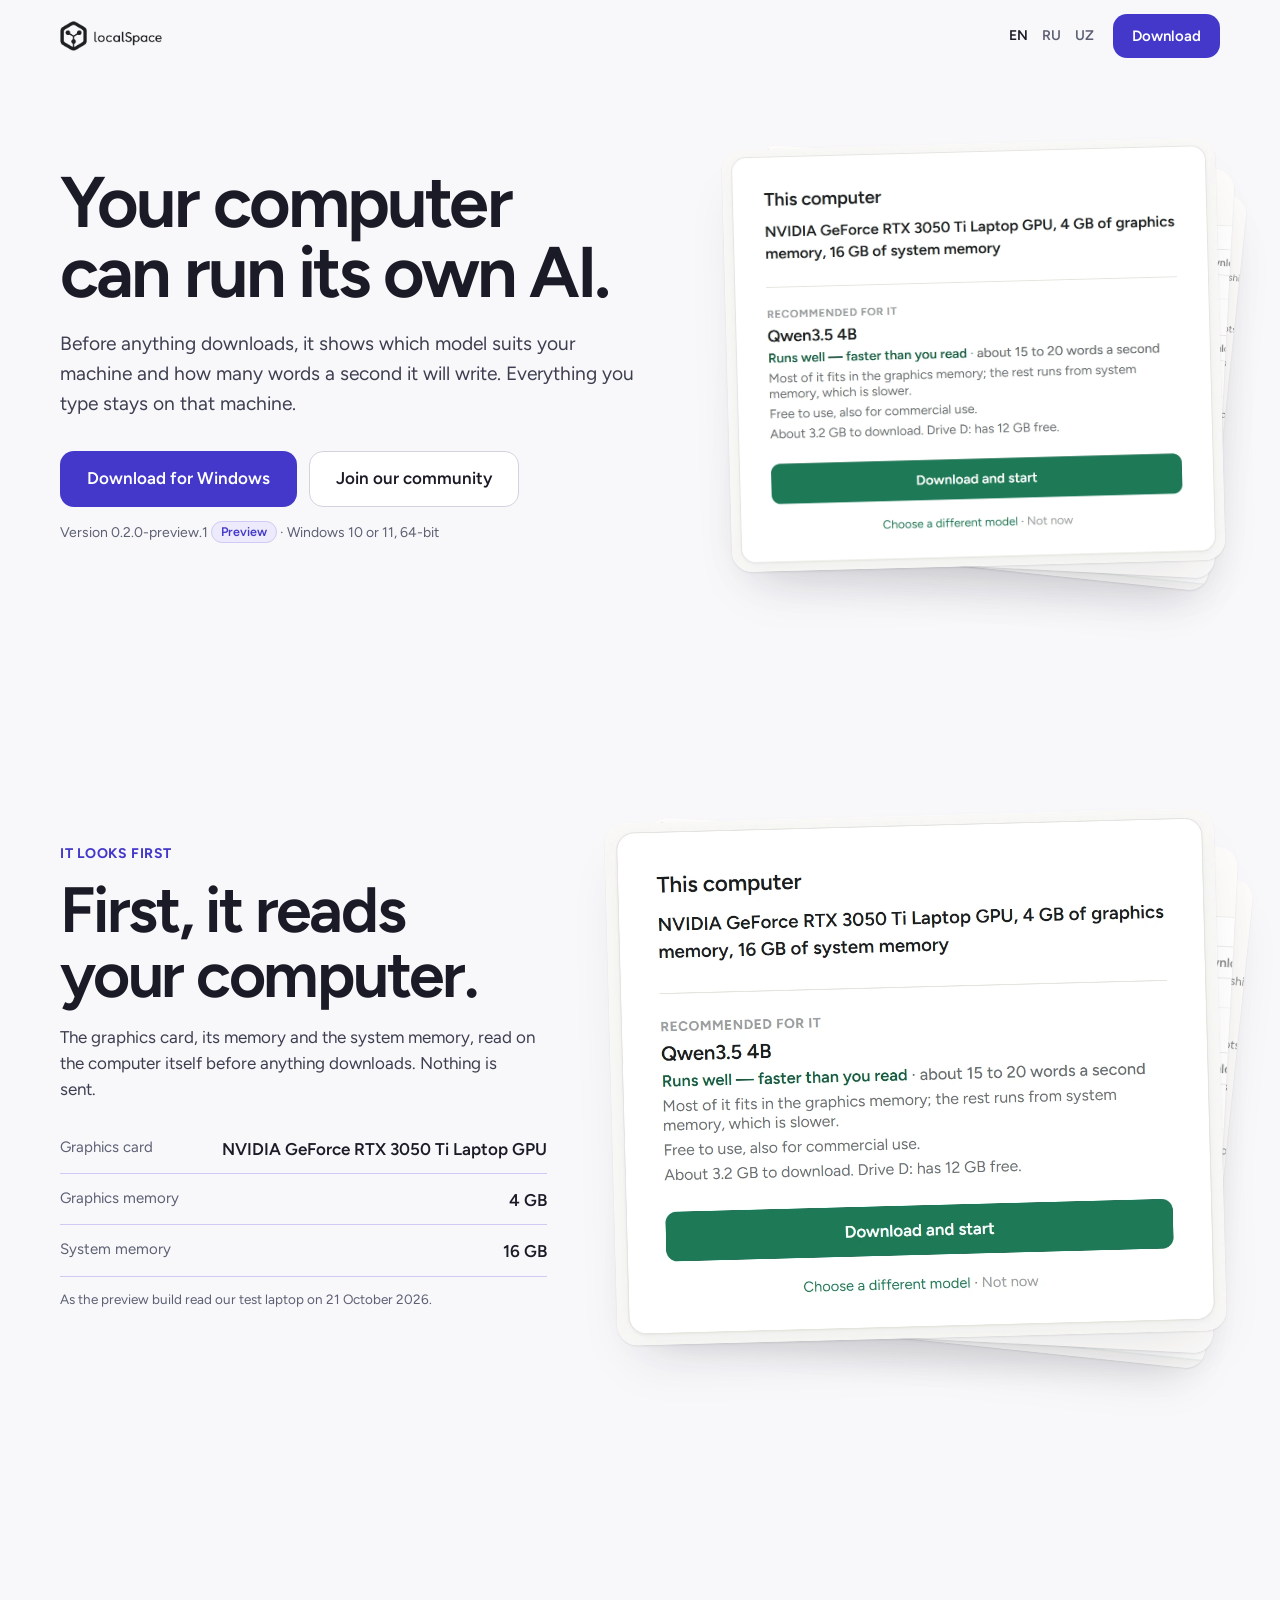
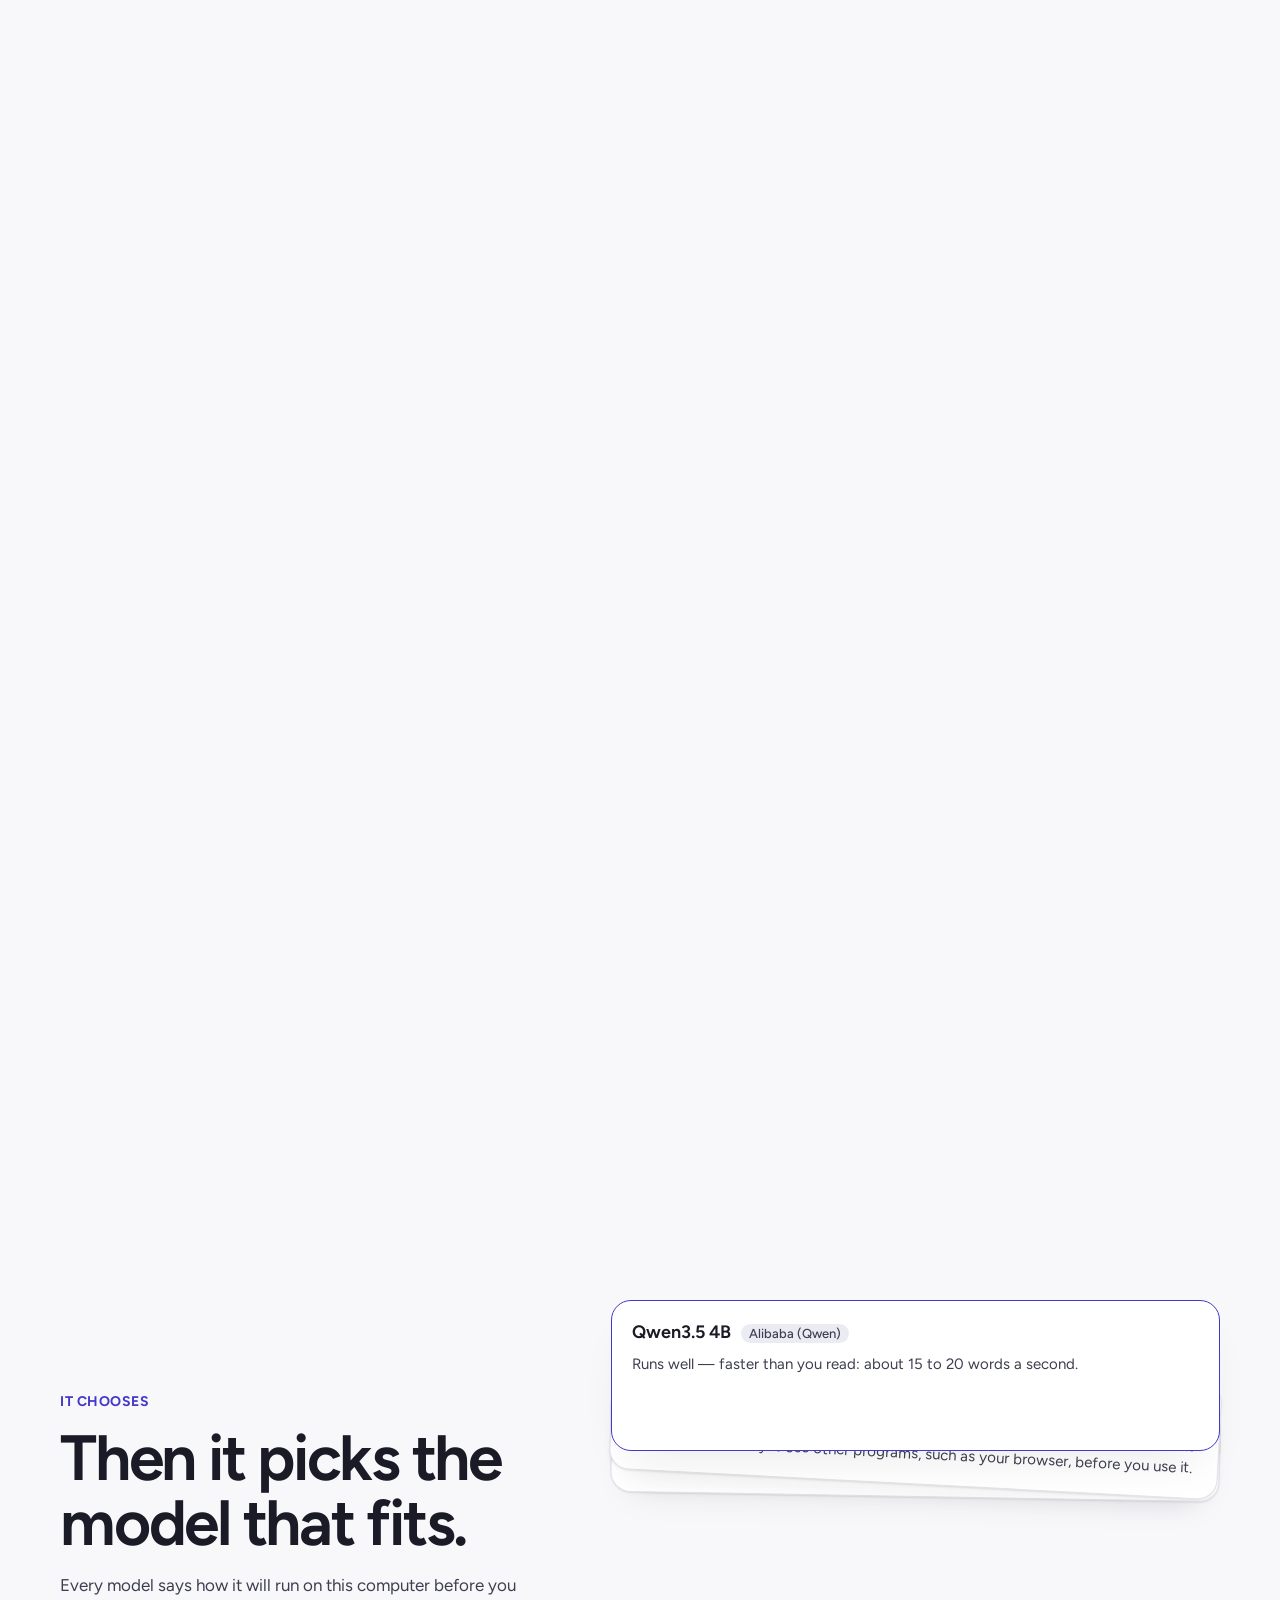
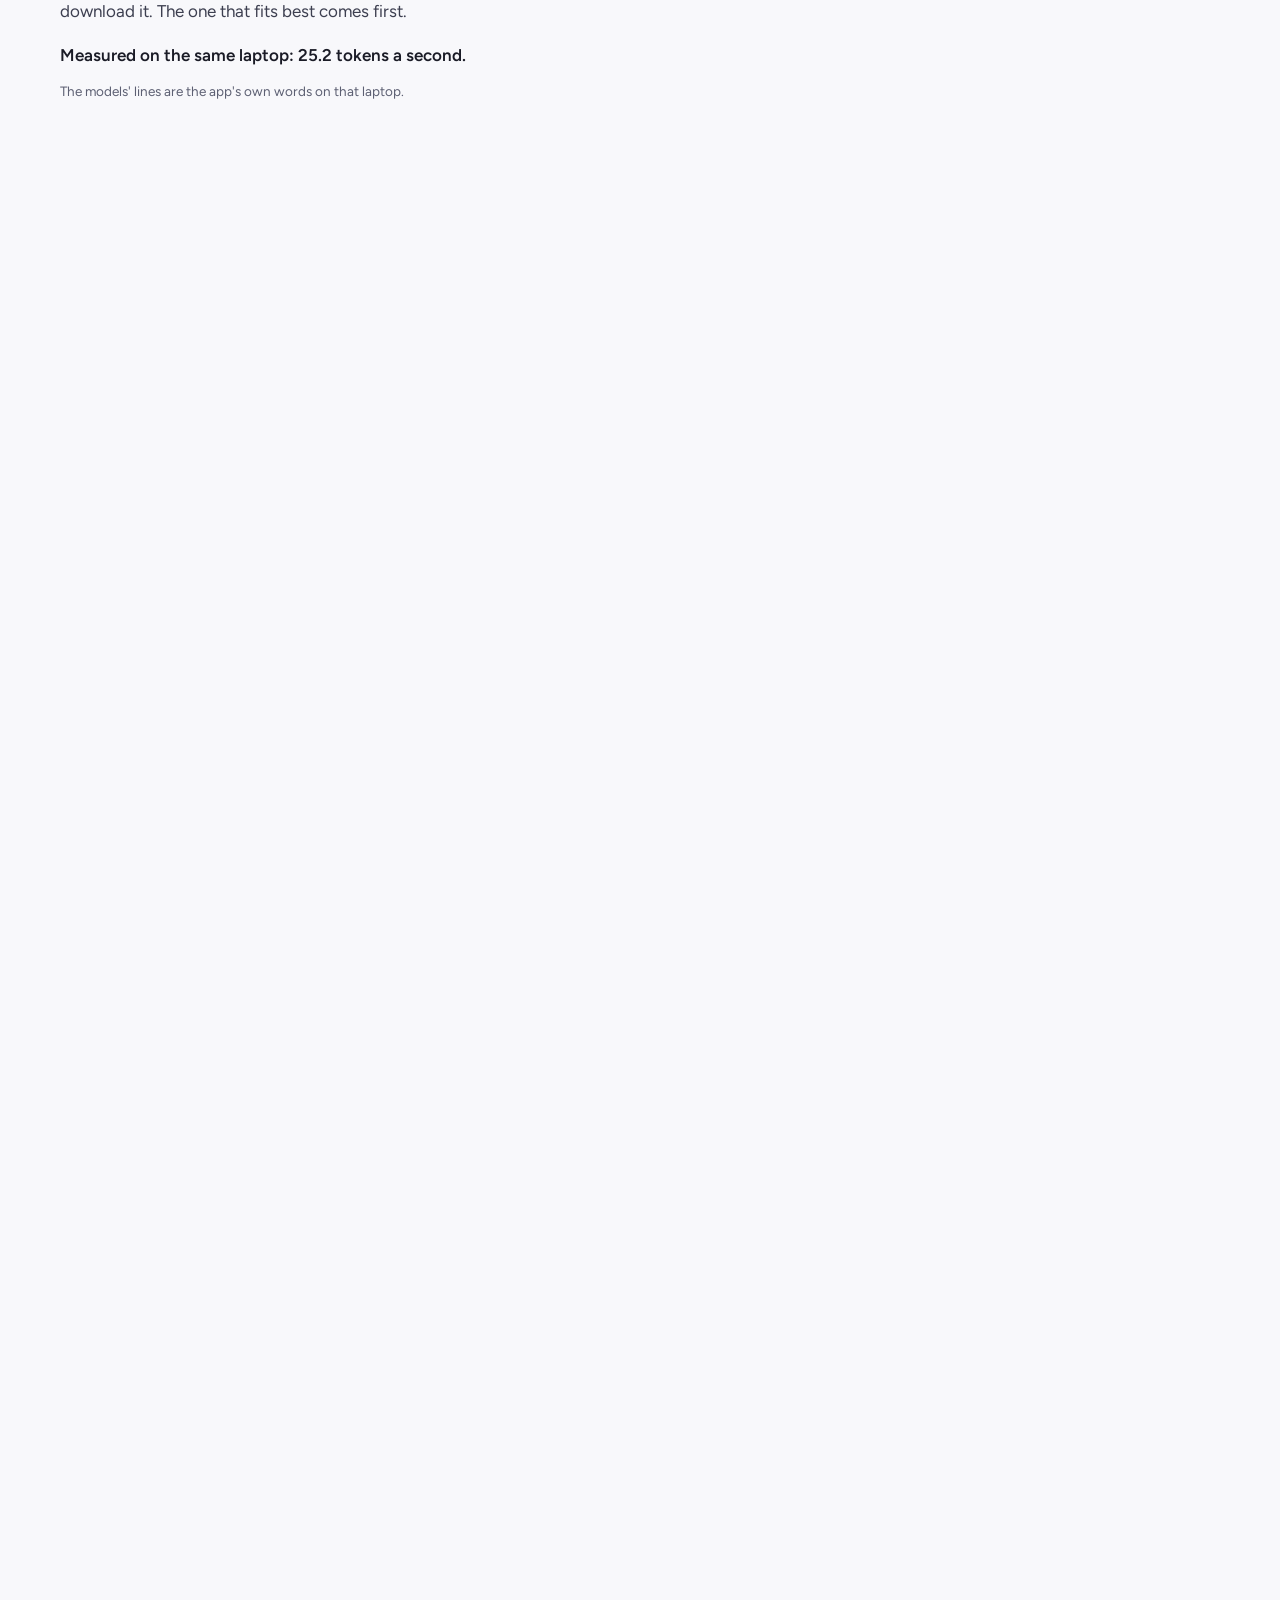
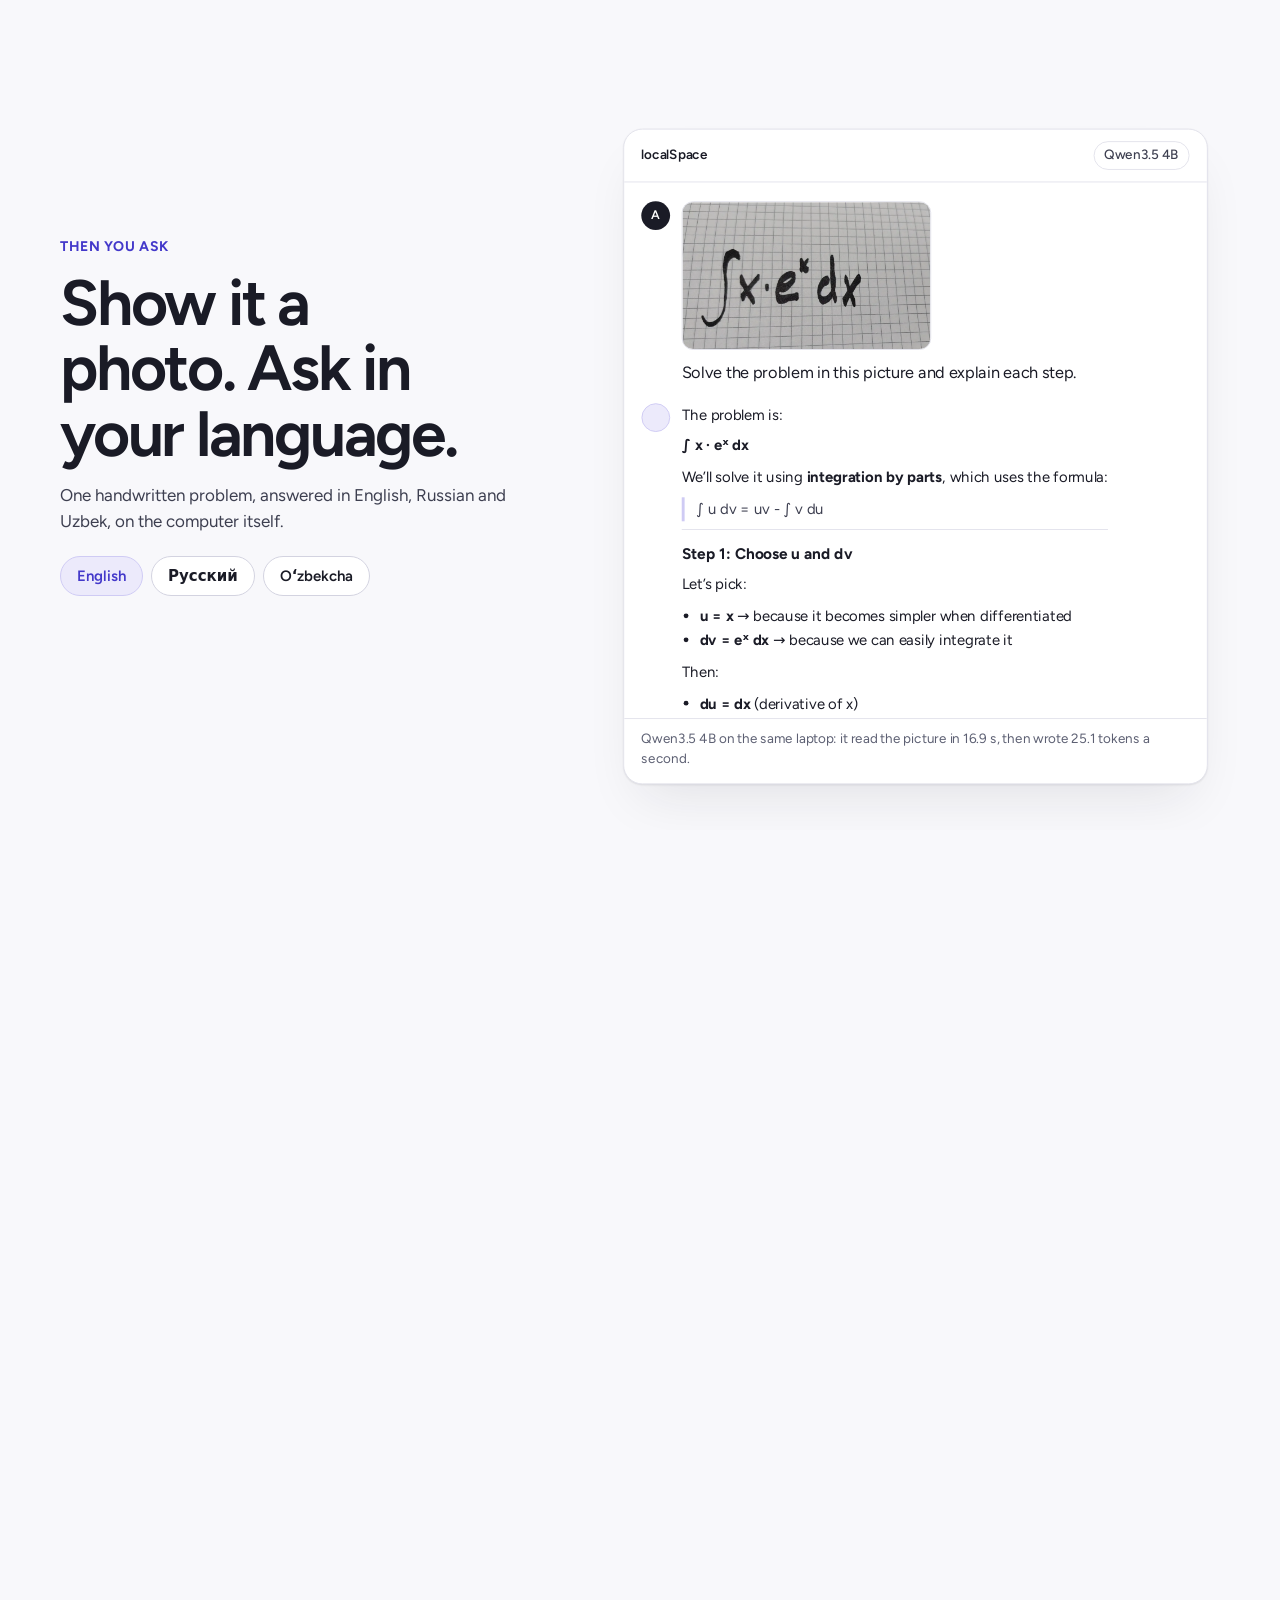
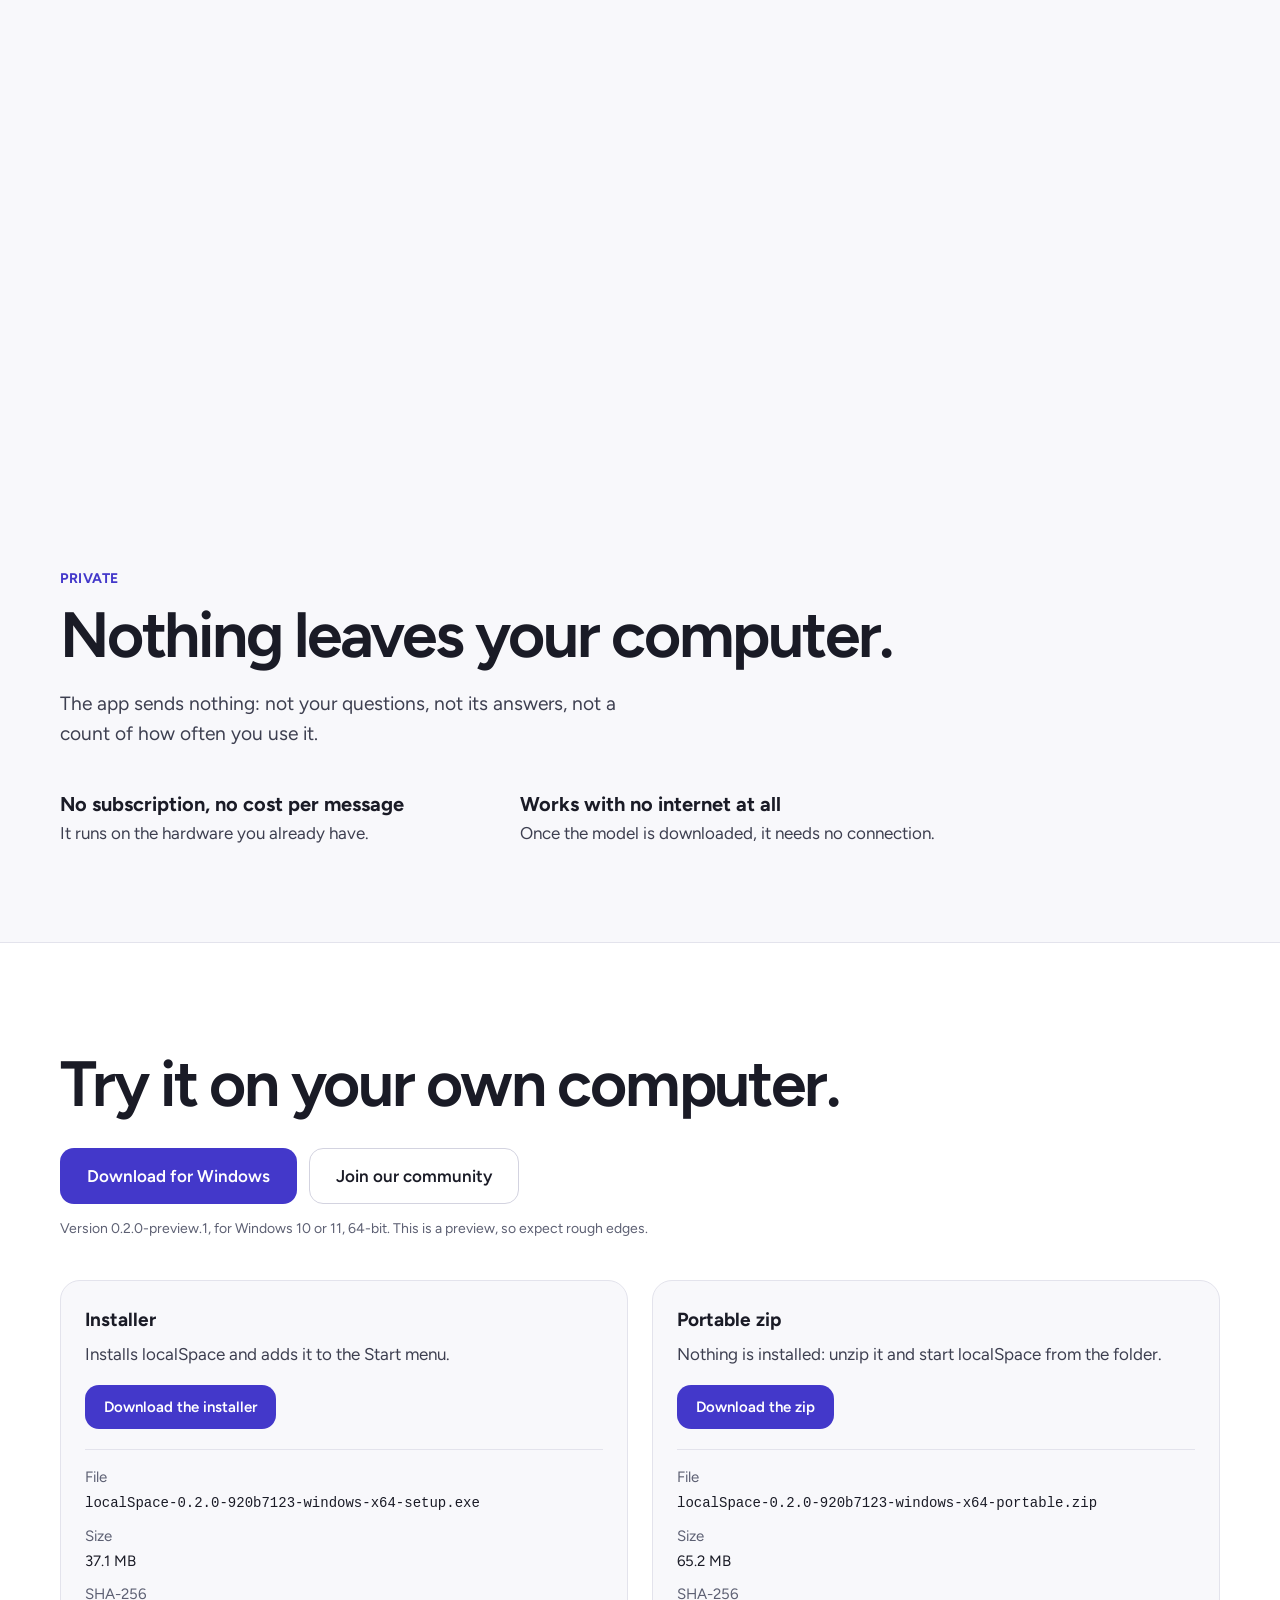
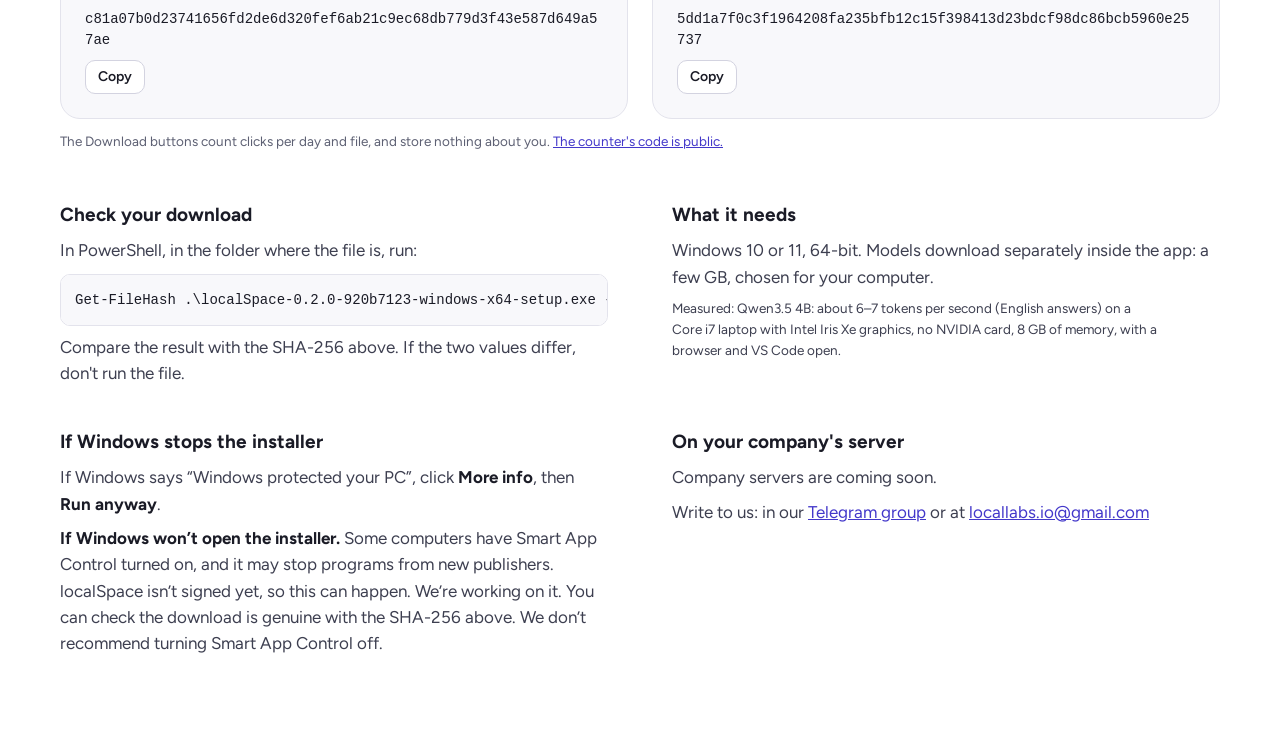
==== commit 4efff83c: "feat: the scroll-story page replaces the live page at /, /ru/ and /uz/ The story's generator writes " ====
--- a/index.html
+++ b/index.html
@@ -10,183 +10,177 @@
 <link rel="alternate" hreflang="ru" href="https://linusip.github.io/localLabs/ru/">
 <link rel="alternate" hreflang="uz" href="https://linusip.github.io/localLabs/uz/">
 <link rel="alternate" hreflang="x-default" href="https://linusip.github.io/localLabs/">
-<meta name="theme-color" content="#faf9f8">
-
 <meta property="og:type" content="website">
 <meta property="og:site_name" content="localSpace">
 <meta property="og:url" content="https://linusip.github.io/localLabs/">
 <meta property="og:title" content="Your computer can run its own AI. We will tell you how well.">
 <meta property="og:description" content="localSpace looks at your computer, recommends a model that suits it and tells you how fast it will write before anything downloads. Everything you type stays on your machine.">
-<meta property="og:image" content="https://linusip.github.io/localLabs/og.png">
+<meta property="og:image" content="https://linusip.github.io/localLabs/og-0.2.png">
 <meta property="og:image:width" content="1200">
 <meta property="og:image:height" content="630">
 <meta property="og:image:alt" content="The localSpace logo and the words: Your computer can run its own AI. We will tell you how well. Below them, one speed measured on one laptop: Qwen3.5 4B, 25.2 tokens a second, with a 4 GB graphics card.">
 <meta name="twitter:card" content="summary_large_image">
 <meta name="twitter:title" content="Your computer can run its own AI. We will tell you how well.">
 <meta name="twitter:description" content="localSpace looks at your computer, recommends a model that suits it and tells you how fast it will write before anything downloads. Everything you type stays on your machine.">
-<meta name="twitter:image" content="https://linusip.github.io/localLabs/og.png">
-
-<link rel="icon" href="favicon.svg" type="image/svg+xml">
+<meta name="twitter:image" content="https://linusip.github.io/localLabs/og-0.2.png">
 <link rel="icon" href="favicon-32.png" type="image/png" sizes="32x32">
 <link rel="apple-touch-icon" href="apple-touch-icon.png">
+<meta name="theme-color" content="#f8f8fb">
+<link rel="icon" href="favicon.svg" type="image/svg+xml">
 <link rel="preload" href="fonts/figtree-latin.woff2" as="font" type="font/woff2" crossorigin>
-<link rel="stylesheet" href="style.css">
-<script src="script.js" defer></script>
+<link rel="stylesheet" href="story.css">
+<script>if (!matchMedia("(prefers-reduced-motion: reduce)").matches) document.documentElement.classList.add("js");</script>
+<script src="story.js" defer></script>
 </head>
 <body>
 <a class="skip" href="#main">Skip to the content</a>
-
-<header class="site-head" id="top">
+<header class="head">
   <div class="wrap head-in">
     <a class="brand" href="#top"><img src="brand/localspace-lockup.png" width="102" height="30" alt="localSpace"></a>
-    <nav class="nav-links" aria-label="Sections">
-      <a href="#how">How it works</a>
-      <a href="#companies">For companies</a>
-    </nav>
-    <nav class="langs" aria-label="Language"><a href="" aria-current="true" lang="en">EN</a><a href="ru/" lang="ru" hreflang="ru">RU</a><a href="uz/" lang="uz" hreflang="uz">UZ</a></nav>
-    <a class="btn btn-primary head-cta" href="#download">Download</a>
-    <details class="menu">
-      <summary>Menu</summary>
-      <nav class="menu-sheet" aria-label="Sections">
-        <a href="#how">How it works</a>
-        <a href="#companies">For companies</a>
-        <a href="#download">Download</a>
-      </nav>
-    </details>
+    <nav class="langs" aria-label="Language"><a href="" lang="en" aria-current="true">EN</a><a href="ru/" lang="ru">RU</a><a href="uz/" lang="uz">UZ</a></nav>
+    <a class="btn btn-primary" href="https://localspace.locallabs-io.workers.dev/download/windows">Download</a>
   </div>
 </header>
-
-<main id="main" tabindex="-1">
-
-  <section class="hero" aria-labelledby="hero-title">
+<main id="main">
+  <section class="hero" id="top" aria-labelledby="hero-title">
     <div class="wrap hero-grid">
       <div>
-        <h1 id="hero-title"><span>Your computer can run its own AI.</span> <span>We will tell you how well.</span></h1>
+        <h1 id="hero-title">Your computer can run its own AI.</h1>
         <p class="lede">Before anything downloads, it shows which model suits your machine and how many words a second it will write. Everything you type stays on that machine.</p>
-        <div class="hero-get">
-          <div class="hero-buttons">
-            <a class="btn btn-primary btn-big" href="https://localspace.locallabs-io.workers.dev/download/windows">Download for Windows</a>
-            <a class="btn btn-secondary btn-big" href="https://t.me/localSpace_discussion">Join our community</a>
-          </div>
-          <p class="hero-meta">Version 0.2.0-preview.1 <span class="tag">Preview</span> · Windows 10 or 11, 64-bit</p>
-          <p class="hero-meta"><a href="#download">File details and SHA-256</a></p>
-        </div>
-      </div>
-
-      <figure class="demo" data-demo>
-        <div class="demo-pick" data-demo-pick hidden>
-          <p class="demo-label" id="demo-label">On one laptop:</p>
-          <div class="chips" role="group" aria-labelledby="demo-label">
-            <button class="chip" type="button" aria-pressed="true" data-tps="25.2" data-model="Qwen3.5 4B">4 GB graphics card <span class="chip-model">4B</span></button>
-          </div>
-        </div>
-        <div class="panel">
-          <div class="thread">
-            <div class="msg" lang="en">
-              <span class="avatar" aria-hidden="true">Y</span>
-              <p class="msg-body msg-person">Write a short, polite email to my landlord asking him to fix the leaking tap in the kitchen.</p>
-            </div>
-            <div class="msg" lang="en">
-              <span class="avatar avatar-model" aria-hidden="true"><svg viewBox="0 0 256 256" focusable="false"><g fill="none" stroke="currentColor" stroke-linecap="round" stroke-linejoin="round"><path d="M136.4 40.85 199.27 77.15A16.8 16.8 0 0 1 207.67 91.7V164.3A16.8 16.8 0 0 1 199.27 178.85L136.4 215.15A16.8 16.8 0 0 1 119.6 215.15L56.73 178.85A16.8 16.8 0 0 1 48.33 164.3V91.7A16.8 16.8 0 0 1 56.73 77.15L119.6 40.85A16.8 16.8 0 0 1 136.4 40.85Z" stroke-width="23.3"/><path d="M88.5 105.3 128 131.2 167.5 105.3" stroke-width="9.1"/><path d="M128 131.2V208.3" stroke-width="9.1"/></g><g fill="currentColor"><circle cx="88.5" cy="105.3" r="15.5"/><circle cx="167.5" cy="105.3" r="15.5"/><circle cx="128" cy="168.2" r="15.5"/></g></svg></span>
-              <div class="msg-body">
-                <p class="answer" data-demo-answer>Subject: Request to repair leaking kitchen tap
-
-Dear [Landlord's Name],
-
-I hope you are having a good week.
-
-I am writing to kindly ask if it would be possible to have the leaking tap in the kitchen fixed at your earliest convenience. The water is running continuously, which is causing some inconvenience and potential damage to the countertop.
-
-Please let me know what steps we need to take next or if you require any further information from my side.
-
-Thank you for your time and assistance.
-
-Best regards,
-[Your Name]
-[Your Address/Unit Number]</p>
-              </div>
-            </div>
-          </div>
-          <div class="panel-foot">
-            <span class="model-chip" data-demo-model>Qwen3.5 4B</span>
-            <p class="rate" data-demo-rate data-rate="{t} tokens a second · about {w} words a second" aria-live="polite"><span class="num">25.2</span> tokens a second · about 19 words a second</p>
-          </div>
-        </div>
-        <figcaption>Speed once it is writing: Qwen3.5 4B in localSpace 0.2.0-preview.1, measured on 21 October 2026 on a laptop with an NVIDIA GeForce RTX 3050 Ti (4 GB) and 16 GB of memory, in Silent mode. The app tells you yours before you download anything.</figcaption>
-      </figure>
-    </div>
-  </section>
-
-  <section class="claims" aria-labelledby="claims-title">
+        <div class="ctas">
+          <a class="btn btn-primary btn-big" href="https://localspace.locallabs-io.workers.dev/download/windows">Download for Windows</a>
+          <a class="btn btn-quiet btn-big" href="https://t.me/localSpace_discussion">Join our community</a>
+        </div>
+        <p class="meta">Version 0.2.0-preview.1 <span class="tag">Preview</span> · Windows 10 or 11, 64-bit</p>
+      </div>
+      <div class="stack">
+          <div class="card card-3" aria-hidden="true"><img src="shots/chat-0.2.webp" width="792" height="648" alt="" loading="lazy" decoding="async"></div>
+          <div class="card card-2" aria-hidden="true"><img src="shots/models-0.2.webp" width="685" height="530" alt="" loading="lazy" decoding="async"></div>
+          <div class="card card-1"><img src="shots/first-run-0.2.webp" width="540" height="463" alt="The first screen of localSpace 0.2.0-preview.1. Under This computer: NVIDIA GeForce RTX 3050 Ti Laptop GPU, 4 GB of graphics memory, 16 GB of system memory. Recommended for it: Qwen3.5 4B, runs well, faster than you read, about 15 to 20 words a second. Most of it fits in the graphics memory; the rest runs from system memory, which is slower. Free to use, also for commercial use. About 3.2 GB to download; drive D: has 12 GB free. A button, Download and start." fetchpriority="high"></div>
+        </div>
+    </div>
+  </section>
+
+  <section class="story" data-story aria-labelledby="step1-title">
+    <div class="stage">
+      <div class="wrap stage-grid">
+        <div>
+          <p class="eyebrow">It looks first</p>
+          <h2 id="step1-title">First, it reads your computer.</h2>
+          <p class="body">The graphics card, its memory and the system memory, read on the computer itself before anything downloads. Nothing is sent.</p>
+          <dl class="reads">
+            <div class="read"><dt>Graphics card</dt><dd>NVIDIA GeForce RTX 3050 Ti Laptop GPU</dd></div>
+            <div class="read"><dt>Graphics memory</dt><dd>4 GB</dd></div>
+            <div class="read"><dt>System memory</dt><dd>16 GB</dd></div>
+          </dl>
+          <p class="source">As the preview build read our test laptop on 21 October 2026.</p>
+        </div>
+        <div class="stack">
+          <div class="card card-3" aria-hidden="true"><img src="shots/chat-0.2.webp" width="792" height="648" alt="" loading="lazy" decoding="async"></div>
+          <div class="card card-2" aria-hidden="true"><img src="shots/models-0.2.webp" width="685" height="530" alt="" loading="lazy" decoding="async"></div>
+          <div class="card card-1"><img src="shots/first-run-0.2.webp" width="540" height="463" alt="The first screen of localSpace 0.2.0-preview.1, with This computer ringed: NVIDIA GeForce RTX 3050 Ti Laptop GPU, 4 GB of graphics memory, 16 GB of system memory. Below it, the model recommended for this computer, Qwen3.5 4B." fetchpriority="high"></div>
+          <div class="ring" aria-hidden="true"></div>
+        </div>
+      </div>
+    </div>
+  </section>
+
+  <section class="story story-pick" data-story aria-labelledby="pick-title">
+    <div class="stage">
+      <div class="wrap stage-grid">
+        <div>
+          <p class="eyebrow">It chooses</p>
+          <h2 id="pick-title">Then it picks the model that fits.</h2>
+          <p class="body">Every model says how it will run on this computer before you download it. The one that fits best comes first.</p>
+          <p class="measured-line">Measured on the same laptop: 25.2 tokens a second.</p>
+          <p class="source">The models' lines are the app's own words on that laptop.</p>
+        </div>
+        <ul class="models" lang="en">
+          <li class="model is-pick" style="--i: 0">
+            <span class="badge" lang="en">Recommended</span>
+            <p class="model-name">Qwen3.5 4B <span>Alibaba (Qwen)</span></p>
+            <p class="model-line">Runs well — faster than you read: about 15 to 20 words a second.</p>
+            <p class="model-speed" lang="en"><b>25.2</b> tokens a second, measured</p>
+          </li>
+          <li class="model" style="--i: 1">
+            
+            <p class="model-name">Gemma 4 E2B <span>Google</span></p>
+            <p class="model-line">Runs well — faster than you read: about 15 to 20 words a second.</p>
+            
+          </li>
+          <li class="model" style="--i: 2">
+            
+            <p class="model-name">Gemma 4 E4B <span>Google</span></p>
+            <p class="model-line">Runs well — faster than you read: about 7 to 10 words a second.</p>
+            
+          </li>
+          <li class="model" style="--i: 3">
+            
+            <p class="model-name">Qwen3.5 9B <span>Alibaba (Qwen)</span></p>
+            <p class="model-line">Runs well — faster than you read: about 5 to 7 words a second. Needs most of this computer's memory: close other programs, such as your browser, before you use it.</p>
+            
+          </li>
+        </ul>
+      </div>
+    </div>
+  </section>
+
+  <section class="story story-ask" data-story aria-labelledby="ask-title">
+    <div class="stage">
+      <div class="wrap stage-grid">
+        <div>
+          <p class="eyebrow">Then you ask</p>
+          <h2 id="ask-title">Show it a photo. Ask in your language.</h2>
+          <p class="body">One handwritten problem, answered in English, Russian and Uzbek, on the computer itself.</p>
+          <div class="answer-tabs" role="group" aria-label="Answer in" data-tabs hidden>
+            <button type="button" class="chip" data-tab="en" aria-pressed="true" lang="en">English</button>
+            <button type="button" class="chip" data-tab="ru" aria-pressed="false" lang="ru">Русский</button>
+            <button type="button" class="chip" data-tab="uz" aria-pressed="false" lang="uz">Oʻzbekcha</button>
+          </div>
+        </div>
+        <div class="window">
+          <div class="window-bar"><span>localSpace</span><span class="model-chip">Qwen3.5 4B</span></div>
+          <div class="thread" data-answer="en" lang="en">
+            <div class="msg msg-you"><span class="avatar" aria-hidden="true">A</span><div><img class="photo" src="shots/integral-photo.webp" width="880" height="524" alt="A photo of a handwritten problem on squared paper: the integral of x times e to the x, dx." loading="lazy" decoding="async"><p>Solve the problem in this picture and explain each step.</p></div></div>
+            <div class="msg msg-model"><span class="avatar avatar-model" aria-hidden="true"></span><div><div class="answer"><p>The problem is:</p><p><strong>∫ x · eˣ dx</strong></p><p>We’ll solve it using <strong>integration by parts</strong>, which uses the formula:</p><blockquote>∫ u dv = uv - ∫ v du</blockquote><hr><h4>Step 1: Choose u and dv</h4><p>Let’s pick:</p><ul><li><strong>u = x</strong> → because it becomes simpler when differentiated</li><li><strong>dv = eˣ dx</strong> → because we can easily integrate it</li></ul><p>Then:</p><ul><li><strong>du = dx</strong> (derivative of x)</li><li><strong>v = eˣ</strong> (integral of eˣ dx)</li></ul><hr><h4>Step 2: Plug into the formula</h4><p>∫ x·eˣ dx = uv - ∫ v du</p><p>= (x)(eˣ) - ∫ (eˣ)(dx)</p><p>= x eˣ - ∫ eˣ dx</p><hr><h4>Step 3: Integrate the remaining part</h4><p>∫ eˣ dx = eˣ + C (where C is the constant of integration)</p><p>So now:</p><p>= x eˣ - eˣ + C</p><hr><h4>Final Answer:</h4><p><strong>x eˣ - eˣ + C</strong></p><p>or factored as:</p><p><strong>(x - 1)eˣ + C</strong></p><p>✅ That’s the solution!</p></div></div></div>
+          </div>
+          <p class="speed-line" data-answer="en">Qwen3.5 4B on the same laptop: it read the picture in 16.9 s, then wrote 25.1 tokens a second.</p>
+          <div class="thread" data-answer="ru" lang="ru" hidden>
+            <div class="msg msg-you"><span class="avatar" aria-hidden="true">A</span><div><img class="photo" src="shots/integral-photo.webp" width="880" height="524" alt="A photo of a handwritten problem on squared paper: the integral of x times e to the x, dx." loading="lazy" decoding="async"><p>Реши задачу на этой картинке и объясни каждый шаг.</p></div></div>
+            <div class="msg msg-model"><span class="avatar avatar-model" aria-hidden="true"></span><div><div class="answer"><p>Хорошо, давай разберём интеграл:</p><p>∫ x · eˣ dx</p><p>Это интеграл от произведения функции — у нас есть x (линейная функция) и eˣ (экспонента). Для таких случаев удобно использовать <strong>метод интегрирования по частям</strong>.</p><hr><h4>Шаг 1: Формула интегрирования по частям</h4><p>Формула такая:</p><p>∫ u dv = uv - ∫ v du</p><p>Нужно выбрать, какая часть будет u (функция), а какая — dv (производная от другой части).</p><p>Обычно выбирают так:</p><ul><li>u — та функция, которую можно легко продифференцировать (например, полином)</li><li>dv — та, которую можно легко проинтегрировать (например, экспонента)</li></ul><p>Здесь:</p><ul><li>Пусть <strong>u = x</strong> → тогда du = dx</li><li>Пусть <strong>dv = eˣ dx</strong> → тогда v = ∫ eˣ dx = eˣ</li></ul><hr><h4>Шаг 2: Подставим в формулу</h4><p>∫ x·eˣ dx = u·v - ∫ v·du</p><p>= x·eˣ - ∫ eˣ dx</p><hr><h4>Шаг 3: Вычислим оставшийся интеграл</h4><p>∫ eˣ dx = eˣ + C (где C — константа интегрирования)</p><hr><h4>Шаг 4: Соберём всё вместе</h4><p>Ответ:</p><p>x·eˣ - eˣ + C</p><p>Можно вынести общий множитель eˣ:</p><p>= eˣ(x - 1) + C</p><hr><p>✅ <strong>Итоговый ответ:</strong></p><p><strong>∫ x·eˣ dx = eˣ(x - 1) + C</strong></p><p>Если нужно — могу объяснить ещё проще или на другом языке, если хочешь.</p></div></div></div>
+          </div>
+          <p class="speed-line" data-answer="ru" hidden>Qwen3.5 4B on the same laptop: it read the picture in 18 s, then wrote 25.2 tokens a second.</p>
+          <div class="thread" data-answer="uz" lang="uz" hidden>
+            <div class="msg msg-you"><span class="avatar" aria-hidden="true">A</span><div><img class="photo" src="shots/integral-photo.webp" width="880" height="524" alt="A photo of a handwritten problem on squared paper: the integral of x times e to the x, dx." loading="lazy" decoding="async"><p>Bu rasmdagi masalani yeching va har bir qadamni tushuntiring.</p></div></div>
+            <div class="msg msg-model"><span class="avatar avatar-model" aria-hidden="true"></span><div><div class="answer"><p>Bu integralni yechish uchun &quot;integralsiz bo'lish&quot; (integration by parts) usulidan foydalanamiz. Bu usul quyidagicha ishlaydi:</p><p><strong>Formula:</strong></p><p>∫u·dv = u·v - ∫v·du</p><hr><h4>1-qadam: u va dv ni tanlash</h4><p>Bizning holatda:</p><ul><li>u = x (chunki uni oddiyroq qilib olishimiz mumkin)</li><li>dv = e^x dx (chunki uning integrali aniq ma'lum)</li></ul><p>Shunday qilib:</p><ul><li>du = dx (x ning hosilasi 1 ga teng)</li><li>v = ∫e^x dx = e^x</li></ul><hr><h4>2-qadam: Formula ni qo'llash</h4><p>Endi formulani qo'yamiz:</p><p>∫x·e^x dx = x·e^x - ∫e^x dx</p><hr><h4>3-qadam: Ikkinchi integralni hisoblash</h4><p>∫e^x dx = e^x + C (C — integrallash konstantasi)</p><p>Demak:</p><p>∫x·e^x dx = x·e^x - e^x + C</p><hr><h4>4-qadam: Yakuniy javobni soddalashtirish</h4><p>Keling, ifodani qisqartiramiz:</p><p>= e^x(x - 1) + C</p><hr><p>✅ <strong>Javob:</strong></p><p><strong>∫x·e^x dx = e^x(x - 1) + C</strong></p><p>Bu javob to'g'ri va oddiy ko'rinishda.</p></div></div></div>
+          </div>
+          <p class="model-note" data-answer="uz" hidden>The model wrote “integralsiz boʻlish”; the correct term is “boʻlaklab integrallash”. We have not changed the answer.</p>
+          <p class="speed-line" data-answer="uz" hidden>Qwen3.5 4B on the same laptop: it read the picture in 17.8 s, then wrote 25.6 tokens a second.</p>
+        </div>
+      </div>
+    </div>
+  </section>
+
+  <section class="plain privacy" aria-labelledby="privacy-title">
     <div class="wrap">
-      <h2 class="vh" id="claims-title">What you can count on</h2>
-      <ul>
-        <li><strong>Nothing leaves your computer</strong><span>The app sends nothing: not your questions, not its answers, not a count of how often you use it.</span></li>
+      <p class="eyebrow">Private</p>
+      <h2 id="privacy-title">Nothing leaves your computer.</h2>
+      <p class="lede">The app sends nothing: not your questions, not its answers, not a count of how often you use it.</p>
+      <ul class="claims">
         <li><strong>No subscription, no cost per message</strong><span>It runs on the hardware you already have.</span></li>
         <li><strong>Works with no internet at all</strong><span>Once the model is downloaded, it needs no connection.</span></li>
       </ul>
     </div>
   </section>
 
-  <section class="section" id="how" aria-labelledby="how-title">
+  <section class="plain end" id="download" aria-labelledby="end-title">
     <div class="wrap">
-      <h2 id="how-title">How it works</h2>
-      <ol class="steps">
-        <li>
-          <figure class="step">
-            <figcaption>
-              <h3>It looks at your computer before anything downloads</h3>
-              <p>The first screen: what it found, the model it recommends for this computer, how fast that model will write and how big the download is.</p>
-            </figcaption>
-            <img class="shot" src="shots/first-run.webp" width="540" height="463" loading="lazy" decoding="async" alt="The first screen of localSpace 0.2.0-preview.1. Under This computer: NVIDIA GeForce RTX 3050 Ti Laptop GPU, 4 GB of graphics memory, 16 GB of system memory. Recommended for it: Qwen3.5 4B, runs well, faster than you read, about 15 to 20 words a second. Most of it fits in the graphics memory; the rest runs from system memory, which is slower. Free to use, also for commercial use. About 3.2 GB to download; drive D: has 12 GB free. A button, Download and start.">
-          </figure>
-        </li>
-        <li>
-          <figure class="step">
-            <figcaption>
-              <h3>Every model tells you how it will run</h3>
-              <p>We would rather tell you it is slow than have you find out after a 60 GB download.</p>
-            </figcaption>
-            <img class="shot" src="shots/models.webp" width="685" height="530" loading="lazy" decoding="async" alt="The models that can be added, in localSpace's settings, under Runs well on this computer, each with how it will run here before it is downloaded. Qwen3.5 4B by Alibaba (Qwen): about 15 to 20 words a second, about 3.2 GB to download. Qwen3.5 9B: about 5 to 7 words a second, about 6.1 GB; it needs most of this computer's memory, so close other programs such as your browser before you use it. Gemma 4 E2B by Google: about 15 to 20 words a second, about 3.2 GB. Gemma 4 E4B: about 7 to 10 words a second, about 4.8 GB. Each is free to use, also for commercial use. Below the list: Show the 2 models that will not fit.">
-          </figure>
-        </li>
-        <li>
-          <figure class="step">
-            <figcaption>
-              <h3>Then you type</h3>
-              <p>Answers are written on your computer, and your conversations are kept there too.</p>
-            </figcaption>
-            <img class="shot" src="shots/chat.webp" width="792" height="648" loading="lazy" decoding="async" alt="A conversation in localSpace with Qwen3.5 4B. Asked: What should I check before I buy a used bicycle? It lists seven checks: a test ride for the brakes, gears and handling; the tires; the frame, for cracks and rust; the wheels and spokes; the saddle and seatpost; the chain and derailleur; and the bike's history. It ends: if something is broken or unclear, ask for a repair estimate before paying full price.">
-          </figure>
-        </li>
-      </ol>
-    </div>
-  </section>
-
-  <section class="section section-alt" id="companies" aria-labelledby="ways-title">
-    <div class="wrap">
-      <h2 id="ways-title">Two ways to run it</h2>
-      <div class="ways">
-        <article class="way">
-          <h3>On your own computer</h3>
-          <p>One app, on your own hardware. There is no account to create and nothing to sign in to.</p>
-          <p class="way-end"><a href="#download">Download</a></p>
-        </article>
-        <article class="way">
-          <h3>On your company's server</h3>
-          <p>Employees open it in their browser and sign in with their work email. The model runs on your company's own server, so nothing goes to an outside AI service, and their laptops need no graphics card at all.</p>
-          <p class="way-note">Company servers are coming soon.</p>
-          <p class="way-end">Write to us: in our <a href="https://t.me/localSpace_discussion">Telegram group</a> or at <a href="mailto:locallabs.io@gmail.com?subject=localSpace%20for%20our%20company" data-contact>locallabs.io@gmail.com</a></p>
-        </article>
-      </div>
-    </div>
-  </section>
-
-  <section class="section download" id="download" aria-labelledby="download-title">
-    <div class="wrap">
-      <h2 id="download-title">Download localSpace <span class="tag tag-big">Preview</span></h2>
-      <p class="lede">Version 0.2.0-preview.1, for Windows 10 or 11, 64-bit. This is a preview, so expect rough edges.</p>
-
+      <h2 id="end-title">Try it on your own computer.</h2>
+      <div class="ctas">
+        <a class="btn btn-primary btn-big" href="https://localspace.locallabs-io.workers.dev/download/windows">Download for Windows</a>
+        <a class="btn btn-quiet btn-big" href="https://t.me/localSpace_discussion">Join our community</a>
+      </div>
+      <p class="meta">Version 0.2.0-preview.1, for Windows 10 or 11, 64-bit. This is a preview, so expect rough edges.</p>
       <div class="files">
         <article class="file">
           <h3>Installer</h3>
@@ -195,7 +189,7 @@
           <dl class="facts">
             <div><dt>File</dt><dd><code>localSpace-0.2.0-920b7123-windows-x64-setup.exe</code></dd></div>
             <div><dt>Size</dt><dd>37.1 MB</dd></div>
-            <div><dt>SHA-256</dt><dd class="hash-row"><code class="hash" id="sha-setup">c81a07b0d23741656fd2de6d320fef6ab21c9ec68db779d3f43e587d649a57ae</code><button class="copy" type="button" data-copy="sha-setup" hidden>Copy</button></dd></div>
+            <div><dt>SHA-256</dt><dd class="hash-row"><code id="sha-setup">c81a07b0d23741656fd2de6d320fef6ab21c9ec68db779d3f43e587d649a57ae</code><button class="copy" type="button" data-copy="sha-setup" hidden>Copy</button></dd></div>
           </dl>
         </article>
         <article class="file">
@@ -205,62 +199,19 @@
           <dl class="facts">
             <div><dt>File</dt><dd><code>localSpace-0.2.0-920b7123-windows-x64-portable.zip</code></dd></div>
             <div><dt>Size</dt><dd>65.2 MB</dd></div>
-            <div><dt>SHA-256</dt><dd class="hash-row"><code class="hash" id="sha-portable">5dd1a7f0c3f1964208fa235bfb12c15f398413d23bdcf98dc86bcb5960e25737</code><button class="copy" type="button" data-copy="sha-portable" hidden>Copy</button></dd></div>
+            <div><dt>SHA-256</dt><dd class="hash-row"><code id="sha-portable">5dd1a7f0c3f1964208fa235bfb12c15f398413d23bdcf98dc86bcb5960e25737</code><button class="copy" type="button" data-copy="sha-portable" hidden>Copy</button></dd></div>
           </dl>
         </article>
       </div>
-      <p class="count-note">The Download buttons count clicks per day and file, and store nothing about you. <a href="https://github.com/LinusIp/localspace-downloads">The counter's code is public.</a></p>
-
+      <p class="source">The Download buttons count clicks per day and file, and store nothing about you. <a href="https://github.com/LinusIp/localspace-downloads">The counter's code is public.</a></p>
       <div class="dl-grid">
-        <div class="dl-block">
-          <h3>Check your download</h3>
-          <p>In PowerShell, in the folder where the file is, run:</p>
-          <pre class="command"><code>Get-FileHash .\localSpace-0.2.0-920b7123-windows-x64-setup.exe -Algorithm SHA256</code></pre>
-          <p>Compare the result with the SHA-256 above. If the two values differ, don't run the file.</p>
-        </div>
-        <div class="dl-block">
-          <h3>What it needs</h3>
-          <p>Windows 10 or 11, 64-bit. Models download separately inside the app: a few GB, chosen for your computer.</p>
-          <p class="measured">Measured: Qwen3.5 4B: about 6–7 tokens per second (English answers) on a Core i7 laptop with Intel Iris Xe graphics, no NVIDIA card, 8 GB of memory, with a browser and VS Code open.</p>
-        </div>
-        <div class="dl-block">
-          <h3>If Windows stops the installer</h3>
-          <p>If Windows says “Windows protected your PC”, click <strong>More info</strong>, then <strong>Run anyway</strong>.</p>
-          <p><strong>If Windows won’t open the installer.</strong> Some computers have Smart App Control turned on, and it may stop programs from new publishers. localSpace isn’t signed yet, so this can happen. We’re working on it. You can check the download is genuine with the SHA-256 above. We don’t recommend turning Smart App Control off.</p>
-        </div>
-        <div class="dl-block">
-          <h3>Where it stands</h3>
-          <ul class="stands">
-            <li>It can answer about pictures you add to a chat, with a model that reads them.</li>
-            <li>It cannot read text files or search the web yet.</li>
-            <li>In a very long chat, the first word can take longer.</li>
-            <li>There is no telemetry. There is nothing to turn off, because none was written.</li>
-          </ul>
-        </div>
-      </div>
-
-      <div class="community">
-        <div>
-          <h3>Tell us how it went</h3>
-          <p>What worked, what broke, and on which computer: tell us in our Telegram group. In the app, Help → Send feedback opens the same group.</p>
-        </div>
-        <a class="btn btn-secondary" href="https://t.me/localSpace_discussion">Join our community</a>
-      </div>
-    </div>
-  </section>
-
+        <div><h3>Check your download</h3><p>In PowerShell, in the folder where the file is, run:</p><pre class="command"><code>Get-FileHash .\localSpace-0.2.0-920b7123-windows-x64-setup.exe -Algorithm SHA256</code></pre><p>Compare the result with the SHA-256 above. If the two values differ, don't run the file.</p></div>
+        <div><h3>What it needs</h3><p>Windows 10 or 11, 64-bit. Models download separately inside the app: a few GB, chosen for your computer.</p><p class="source">Measured: Qwen3.5 4B: about 6–7 tokens per second (English answers) on a Core i7 laptop with Intel Iris Xe graphics, no NVIDIA card, 8 GB of memory, with a browser and VS Code open.</p></div>
+        <div><h3>If Windows stops the installer</h3><p>If Windows says “Windows protected your PC”, click <strong>More info</strong>, then <strong>Run anyway</strong>.</p><p><strong>If Windows won’t open the installer.</strong> Some computers have Smart App Control turned on, and it may stop programs from new publishers. localSpace isn’t signed yet, so this can happen. We’re working on it. You can check the download is genuine with the SHA-256 above. We don’t recommend turning Smart App Control off.</p></div>
+        <div><h3>On your company's server</h3><p>Company servers are coming soon.</p><p>Write to us: in our <a href="https://t.me/localSpace_discussion">Telegram group</a> or at <a href="mailto:locallabs.io@gmail.com">locallabs.io@gmail.com</a></p></div>
+      </div>
+    </div>
+  </section>
 </main>
-
-<footer class="site-foot">
-  <div class="wrap foot-in">
-    <a class="brand" href="#top"><img src="brand/localspace-lockup.png" width="102" height="30" alt="localSpace" loading="lazy" decoding="async"></a>
-    <nav class="foot-links" aria-label="Footer">
-      <a href="#how">How it works</a>
-      <a href="#companies">For companies</a>
-      <a href="#download">Download</a>
-    </nav>
-    <p class="foot-meta"><a href="mailto:locallabs.io@gmail.com" data-contact>locallabs.io@gmail.com</a> <a href="https://t.me/localSpace_discussion">Telegram</a> <span>© 2026 localLabs</span></p>
-  </div>
-</footer>
 </body>
 </html>
--- a/story.css
+++ b/story.css
@@ -0,0 +1,339 @@
+/* The scroll-story page. Colours come only from the tokens in the first
+   block, which use the app's own names (web/packages/ui/src/ui.css), so the
+   shared palette replaces one block. Light only until the app has a dark
+   set. Mobile first; every moving part reads --p, set by story.js from
+   0 to 1 as its section scrolls by, and sits at its end state when motion is
+   reduced or scripts are off. */
+
+@font-face {
+  font-family: "Figtree";
+  font-style: normal;
+  font-weight: 300 900;
+  font-display: swap;
+  src: url("fonts/figtree-latin.woff2") format("woff2");
+  unicode-range: U+0000-00FF, U+0131, U+0152-0153, U+02BB-02BC, U+02C6, U+02DA, U+02DC, U+0304, U+0308, U+0329, U+2000-206F, U+20AC, U+2122, U+2191, U+2193, U+2212, U+2215, U+FEFF, U+FFFD;
+}
+@font-face {
+  font-family: "Figtree";
+  font-style: normal;
+  font-weight: 300 900;
+  font-display: swap;
+  src: url("fonts/figtree-latin-ext.woff2") format("woff2");
+  unicode-range: U+0100-02BA, U+02BD-02C5, U+02C7-02CC, U+02CE-02D7, U+02DD-02FF, U+1D00-1DBF, U+1E00-1E9F, U+1EF2-1EFF, U+2020, U+20A0-20AB, U+20AD-20C0, U+2113, U+2C60-2C7F, U+A720-A7FF;
+}
+
+:root {
+  color-scheme: light;
+  /* The palette: (a) indigo and amber, shared with the app (light set,
+     from the product session's a-light.css). Buttons use --ls-accent-fill;
+     text and links use --ls-accent; --ls-highlight is only for
+     "Recommended". The dark set waits for a dark mode. */
+  --ls-page: #f8f8fb;
+  --ls-rail: #f0f0f6;
+  --ls-surface: #ffffff;
+  --ls-surface-muted: #fafafd;
+  --ls-ink: #1a1b26;
+  --ls-ink-soft: #3d3f50;
+  --ls-muted: #5d6073;
+  --ls-faint: #8b8ea2;
+  --ls-line: #e3e3ec;
+  --ls-line-strong: #d3d3e0;
+  --ls-hover: #ebebf3;
+  --ls-accent: #4338ca;
+  --ls-accent-fill: #4338ca;
+  --ls-accent-strong: #3730a3;
+  --ls-accent-soft: #eceafb;
+  --ls-accent-line: #cfcbf4;
+  --ls-on-accent: #ffffff;
+  --ls-highlight: #a35400;
+  --ls-highlight-fill: #f5a524;
+  --ls-highlight-soft: #fdf0d8;
+  --ls-on-highlight: #1a1b26;
+  --ls-ok: #1d7a4c;
+  --ls-ok-soft: #e5f4ec;
+  --ls-warn: #8a5a00;
+  --ls-warn-soft: #fdf3dc;
+  --ls-danger: #b3263e;
+  --ls-danger-soft: #fbe9ec;
+  --ls-shadow: rgba(26, 27, 38, 0.1);
+
+  --font: "Figtree", system-ui, -apple-system, "Segoe UI", sans-serif;
+  --gutter: 18px;
+  --head: 60px;
+  --radius: 14px;
+  --card-radius: 20px;
+}
+html[lang="ru"] { --font: system-ui, -apple-system, "Segoe UI", sans-serif; }
+@media (min-width: 760px) { :root { --gutter: 40px; --head: 72px; } }
+
+*, *::before, *::after { box-sizing: border-box; }
+html { -webkit-text-size-adjust: 100%; text-size-adjust: 100%; }
+body {
+  margin: 0;
+  background: var(--ls-page);
+  color: var(--ls-ink);
+  font: 400 17px/1.55 var(--font);
+  -webkit-font-smoothing: antialiased;
+}
+h1, h2, p { margin: 0; }
+img { display: block; max-width: 100%; height: auto; }
+a { color: var(--ls-accent); }
+:focus-visible { outline: 2px solid var(--ls-accent); outline-offset: 3px; border-radius: 6px; }
+.wrap { width: 100%; max-width: 1240px; margin: 0 auto; padding: 0 var(--gutter); }
+.skip { position: absolute; left: var(--gutter); top: -80px; z-index: 300; padding: 10px 16px; border-radius: 10px; background: var(--ls-ink); color: var(--ls-on-accent); }
+.skip:focus { top: 10px; }
+
+/* -- the header: always there, with Download in it -------------------------- */
+
+.head {
+  position: sticky;
+  top: 0;
+  z-index: 100;
+  background: color-mix(in srgb, var(--ls-page) 88%, transparent);
+  -webkit-backdrop-filter: blur(12px);
+  backdrop-filter: blur(12px);
+}
+.head-in { display: flex; align-items: center; gap: 6px; height: var(--head); }
+.brand { display: inline-flex; margin-right: auto; }
+.brand img { width: 102px; height: 30px; }
+.langs { display: flex; }
+.langs a { display: inline-flex; align-items: center; min-height: 44px; padding: 0 7px; color: var(--ls-muted); font-size: 14px; font-weight: 600; text-decoration: none; }
+.langs a[aria-current] { color: var(--ls-ink); }
+.btn {
+  display: inline-flex;
+  align-items: center;
+  justify-content: center;
+  min-height: 44px;
+  padding: 0 18px;
+  border: 1.5px solid transparent;
+  border-radius: var(--radius);
+  font: 600 15px/1.2 var(--font);
+  white-space: nowrap;
+  text-decoration: none;
+  transition: background-color 150ms ease, border-color 150ms ease, transform 150ms ease;
+}
+.btn-primary { background: var(--ls-accent-fill); color: var(--ls-on-accent); }
+.btn-primary:hover { background: var(--ls-accent-strong); color: var(--ls-on-accent); }
+.btn-quiet { background: var(--ls-surface); color: var(--ls-ink); border-color: var(--ls-line-strong); }
+.btn-quiet:hover { border-color: var(--ls-muted); color: var(--ls-ink); }
+.btn-big { min-height: 56px; padding: 0 26px; font-size: 17px; }
+.head .btn { margin-left: 6px; }
+
+/* -- the hero ---------------------------------------------------------------- */
+
+.hero { padding: 36px 0 40px; overflow-x: clip; }
+.hero-grid { display: grid; gap: 44px; }
+.hero h1 {
+  font-size: clamp(44px, 5.6vw, 80px);
+  line-height: 0.98;
+  letter-spacing: -0.04em;
+  font-weight: 650;
+  text-wrap: balance;
+}
+.lede { margin-top: 22px; max-width: 30em; font-size: clamp(18px, 1.5vw, 21px); color: var(--ls-ink-soft); }
+.ctas { margin-top: 32px; display: flex; gap: 12px; }
+.ctas .btn { flex: 1 1 0; min-width: 0; padding: 8px 12px; white-space: normal; text-align: center; }
+.meta { margin-top: 14px; font-size: 14px; color: var(--ls-muted); }
+.tag { display: inline-flex; align-items: center; height: 22px; padding: 0 9px; border-radius: 999px; background: var(--ls-accent-soft); border: 1px solid var(--ls-accent-line); color: var(--ls-accent); font-size: 12.5px; font-weight: 600; vertical-align: 1px; }
+@media (min-width: 520px) { .ctas .btn { flex: 0 0 auto; padding: 0 26px; white-space: nowrap; } }
+
+/* The stack: real screens from the preview build, as cards. */
+.stack { position: relative; aspect-ratio: 1080 / 925; max-width: 600px; width: 100%; justify-self: center; }
+.card {
+  position: absolute;
+  inset: 0;
+  border-radius: var(--card-radius);
+  background: var(--ls-surface);
+  box-shadow: 0 1px 2px var(--ls-shadow), 0 28px 56px -18px var(--ls-shadow);
+  overflow: hidden;
+}
+.card img { width: 100%; height: 100%; object-fit: cover; object-position: top left; }
+.card-3 { transform: rotate(6deg) translate(5%, 3%) scale(0.94); }
+.card-2 { transform: rotate(3deg) translate(2.5%, 1.5%) scale(0.97); }
+.card-1 { transform: rotate(-1.5deg); }
+.card-3 img, .card-2 img { opacity: 0.55; }
+
+@media (min-width: 980px) {
+  .hero { padding: 72px 0 96px; }
+  .hero-grid { grid-template-columns: minmax(0, 1.1fr) minmax(0, 0.9fr); gap: 64px; align-items: center; }
+}
+
+/* -- step 1: it reads your computer ---------------------------------------------
+   A tall section with a sticky stage. As it scrolls by (--p 0 -> 1) the top
+   card comes forward and straightens, the rest of the stack drops away, the
+   "This computer" lines are ringed and the three readings arrive. */
+
+.story { position: relative; }
+.stage { display: grid; align-content: center; overflow: clip; padding: 72px 0; }
+/* Pinned only once story.js runs and motion is allowed, and only on screens
+   tall and wide enough to hold a whole step; phones scroll the finished steps. */
+@media (min-width: 760px) and (min-height: 620px) {
+  .js .story { height: 230vh; }
+  .js .stage { position: sticky; top: var(--head); height: calc(100vh - var(--head)); padding: 0; }
+}
+.stage-grid { display: grid; gap: 28px; align-items: center; }
+.eyebrow { font-size: 14px; font-weight: 700; letter-spacing: 0.04em; color: var(--ls-accent); text-transform: uppercase; }
+.story h2 {
+  margin-top: 12px;
+  font-size: clamp(34px, 5vw, 64px);
+  line-height: 1.02;
+  letter-spacing: -0.035em;
+  font-weight: 650;
+  text-wrap: balance;
+}
+.story p.body { margin-top: 16px; max-width: 28em; color: var(--ls-ink-soft); }
+
+.reads { margin: 22px 0 0; display: grid; gap: 2px; max-width: 30em; }
+.read {
+  display: flex;
+  justify-content: space-between;
+  gap: 16px;
+  padding: 11px 0;
+  border-bottom: 1.5px solid var(--ls-accent-line);
+  opacity: clamp(0, calc((var(--p, 1) - var(--at)) * 6), 1);
+  transform: translateY(calc((1 - clamp(0, calc((var(--p, 1) - var(--at)) * 6), 1)) * 10px));
+}
+.read dt { color: var(--ls-muted); font-size: 15px; }
+.read dd { margin: 0; font-weight: 600; text-align: right; }
+.read:nth-child(1) { --at: 0.35; }
+.read:nth-child(2) { --at: 0.48; }
+.read:nth-child(3) { --at: 0.61; }
+.source { margin-top: 12px; font-size: 13.5px; color: var(--ls-muted); opacity: clamp(0, calc((var(--p, 1) - 0.7) * 6), 1); }
+
+.stage .stack { max-width: 640px; }
+.stage .card-1 {
+  transform: rotate(calc(-1.5deg * (1 - var(--p, 1)))) scale(calc(1 + 0.04 * var(--p, 1)));
+}
+.stage .card-2 { transform: rotate(3deg) translate(2.5%, calc(1.5% + 40% * var(--p, 1))) scale(0.97); opacity: calc(1 - var(--p, 1)); }
+.stage .card-3 { transform: rotate(6deg) translate(5%, calc(3% + 55% * var(--p, 1))) scale(0.94); opacity: calc(1 - var(--p, 1)); }
+/* The ring around "This computer" on the real screen. */
+.ring {
+  position: absolute;
+  left: 3.5%;
+  top: 5.5%;
+  width: 93%;
+  height: 26%;
+  border: 2.5px solid var(--ls-accent);
+  border-radius: 14px;
+  box-shadow: 0 0 0 6px var(--ls-accent-soft);
+  opacity: clamp(0, calc((var(--p, 1) - 0.2) * 5), 1);
+}
+
+@media (min-width: 980px) {
+  .stage-grid { grid-template-columns: minmax(0, 0.8fr) minmax(0, 1fr); gap: 64px; }
+}
+@media (max-width: 979px) {
+  .stage .stack { max-width: 480px; }
+  .story h2 { font-size: clamp(30px, 8vw, 44px); }
+}
+
+/* Reduced motion: story.js leaves the page unpinned, every frame finished. */
+@media (prefers-reduced-motion: reduce) {
+  .btn { transition: none; }
+}
+
+
+/* -- step 2: it picks the model ----------------------------------------------
+   The cards start stacked and fan out into a list (--p 0 -> 0.5); then the
+   recommended one lifts and the others step back (0.5 -> 1). */
+
+.models { list-style: none; margin: 0; padding: 0; display: grid; gap: 12px; }
+.model {
+  --spread: clamp(0, calc(var(--p, 1) * 2), 1);
+  --lift: clamp(0, calc((var(--p, 1) - 0.5) * 3), 1);
+  position: relative;
+  padding: 18px 20px;
+  border-radius: var(--card-radius);
+  background: var(--ls-surface);
+  border: 1px solid var(--ls-line);
+  box-shadow: 0 1px 2px var(--ls-shadow), 0 18px 36px -20px var(--ls-shadow);
+  transform: translateY(calc((1 - var(--spread)) * var(--i) * -88%)) rotate(calc((1 - var(--spread)) * (var(--i) - 1.5) * 2deg));
+  opacity: calc(1 - var(--lift) * 0.45);
+}
+.model.is-pick {
+  z-index: 2;
+  opacity: 1;
+  border-color: var(--ls-accent);
+  box-shadow: 0 0 0 calc(var(--lift) * 5px) var(--ls-accent-soft), 0 24px 48px -20px var(--ls-shadow);
+  transform: translateY(calc(var(--lift) * -6px)) scale(calc(1 + var(--lift) * 0.03));
+}
+.model-name { font-size: 18px; font-weight: 650; }
+.model-name span { margin-left: 6px; padding: 2px 8px; border-radius: 999px; background: var(--ls-hover); color: var(--ls-ink-soft); font-size: 13px; font-weight: 500; }
+.model-line { margin-top: 6px; color: var(--ls-ink-soft); font-size: 15px; line-height: 1.5; }
+.badge {
+  position: absolute;
+  top: -11px;
+  right: 18px;
+  padding: 3px 10px;
+  border-radius: 999px;
+  background: var(--ls-highlight-fill);
+  color: var(--ls-on-highlight);
+  font-size: 12.5px;
+  font-weight: 700;
+  opacity: var(--lift);
+}
+.model-speed { margin-top: 10px; color: var(--ls-ink-soft); opacity: var(--lift); }
+.model-speed b { font-size: 30px; letter-spacing: -0.02em; color: var(--ls-ink); font-variant-numeric: tabular-nums; margin-right: 6px; }
+.measured-line { margin-top: 18px; font-weight: 600; }
+
+/* -- step 3: the chat window, one answer per language ------------------------- */
+
+.window {
+  border-radius: var(--card-radius);
+  background: var(--ls-surface);
+  border: 1px solid var(--ls-line);
+  box-shadow: 0 1px 2px var(--ls-shadow), 0 28px 56px -18px var(--ls-shadow);
+  overflow: hidden;
+  transform: translateY(calc((1 - clamp(0, calc(var(--p, 1) * 2.5), 1)) * 40px)) scale(calc(0.96 + clamp(0, calc(var(--p, 1) * 2.5), 1) * 0.04));
+}
+.window-bar { display: flex; justify-content: space-between; align-items: center; padding: 12px 18px; border-bottom: 1px solid var(--ls-line); font-size: 14px; font-weight: 600; }
+.model-chip { padding: 3px 10px; border: 1px solid var(--ls-line); border-radius: 999px; color: var(--ls-ink-soft); font-weight: 500; }
+.thread { display: grid; gap: 18px; padding: 20px 18px; max-height: 62vh; overflow: auto; }
+.thread[hidden] { display: none; }
+.msg { display: flex; gap: 12px; }
+.msg > div { min-width: 0; }
+.avatar { flex: none; width: 30px; height: 30px; border-radius: 999px; background: var(--ls-ink); color: var(--ls-on-accent); display: inline-flex; align-items: center; justify-content: center; font-size: 13px; font-weight: 600; }
+.avatar-model { background: var(--ls-accent-soft); border: 1px solid var(--ls-accent-line); }
+.photo { width: 260px; max-width: 100%; height: auto; margin-bottom: 10px; border-radius: 12px; border: 1px solid var(--ls-line); }
+.answer { line-height: 1.6; font-size: 15.5px; }
+.answer p, .answer ul, .answer h4, .answer blockquote, .answer hr { margin: 0 0 8px; }
+.answer h4 { margin-top: 12px; font-size: 16px; }
+.answer ul { padding-left: 1.2em; }
+.answer hr { border: 0; border-top: 1px solid var(--ls-line); }
+.answer blockquote { padding-left: 12px; border-left: 3px solid var(--ls-accent-line); color: var(--ls-ink-soft); }
+.model-note { margin: 0; padding: 10px 18px; border-top: 1px solid var(--ls-line); background: var(--ls-highlight-soft); color: var(--ls-ink-soft); font-size: 14px; line-height: 1.5; }
+.speed-line { margin: 0; padding: 10px 18px 14px; border-top: 1px solid var(--ls-line); color: var(--ls-muted); font-size: 14px; }
+.speed-line[hidden], .model-note[hidden] { display: none; }
+.answer-tabs { margin-top: 22px; display: flex; flex-wrap: wrap; gap: 8px; }
+.chip { min-height: 40px; padding: 0 16px; border-radius: 999px; border: 1.5px solid var(--ls-line-strong); background: var(--ls-surface); color: var(--ls-ink); font: 600 15px var(--font); cursor: pointer; }
+.chip[aria-pressed="true"] { background: var(--ls-accent-soft); border-color: var(--ls-accent-line); color: var(--ls-accent); }
+
+/* -- privacy and the end: plain sections, no pinning --------------------------- */
+
+.plain { padding: 96px 0; }
+.plain h2 { margin-top: 12px; font-size: clamp(34px, 5vw, 64px); line-height: 1.02; letter-spacing: -0.035em; font-weight: 650; text-wrap: balance; }
+.claims { list-style: none; margin: 40px 0 0; padding: 0; display: grid; gap: 24px; }
+.claims strong { display: block; font-size: 20px; }
+.claims span { color: var(--ls-ink-soft); }
+.end { background: var(--ls-surface); border-top: 1px solid var(--ls-line); }
+.files { margin-top: 40px; display: grid; gap: 16px; }
+.file { padding: 24px; border-radius: var(--card-radius); border: 1px solid var(--ls-line); background: var(--ls-page); display: flex; flex-direction: column; align-items: flex-start; min-width: 0; }
+.file h3, .dl-grid h3 { margin: 0; font-size: 19px; }
+.file > p { margin: 6px 0 18px; color: var(--ls-ink-soft); }
+.facts { margin: 20px 0 0; width: 100%; display: grid; gap: 10px; font-size: 15px; border-top: 1px solid var(--ls-line); padding-top: 16px; }
+.facts dt { color: var(--ls-muted); }
+.facts dd { margin: 2px 0 0; overflow-wrap: anywhere; }
+.facts code, .command code { font-family: ui-monospace, Consolas, monospace; font-size: 14px; }
+.hash-row { display: flex; flex-wrap: wrap; gap: 8px 12px; align-items: center; }
+.hash-row code { word-break: break-all; }
+.copy { min-height: 34px; padding: 0 12px; border-radius: 10px; border: 1.5px solid var(--ls-line-strong); background: var(--ls-surface); font: 600 14px var(--font); color: var(--ls-ink); cursor: pointer; }
+.dl-grid { margin-top: 48px; display: grid; gap: 32px; }
+.dl-grid > div { min-width: 0; }
+.dl-grid p { margin-top: 8px; color: var(--ls-ink-soft); max-width: 36em; }
+.dl-grid strong { color: var(--ls-ink); }
+.command { margin: 10px 0 0; padding: 12px 14px; overflow-x: auto; border-radius: 10px; border: 1px solid var(--ls-line); background: var(--ls-page); white-space: pre; }
+@media (min-width: 820px) {
+  .files { grid-template-columns: repeat(2, minmax(0, 1fr)); gap: 24px; }
+  .dl-grid { grid-template-columns: repeat(2, minmax(0, 1fr)); gap: 40px 64px; }
+  .claims { grid-template-columns: repeat(2, minmax(0, 1fr)); gap: 40px; max-width: 880px; }
+}
